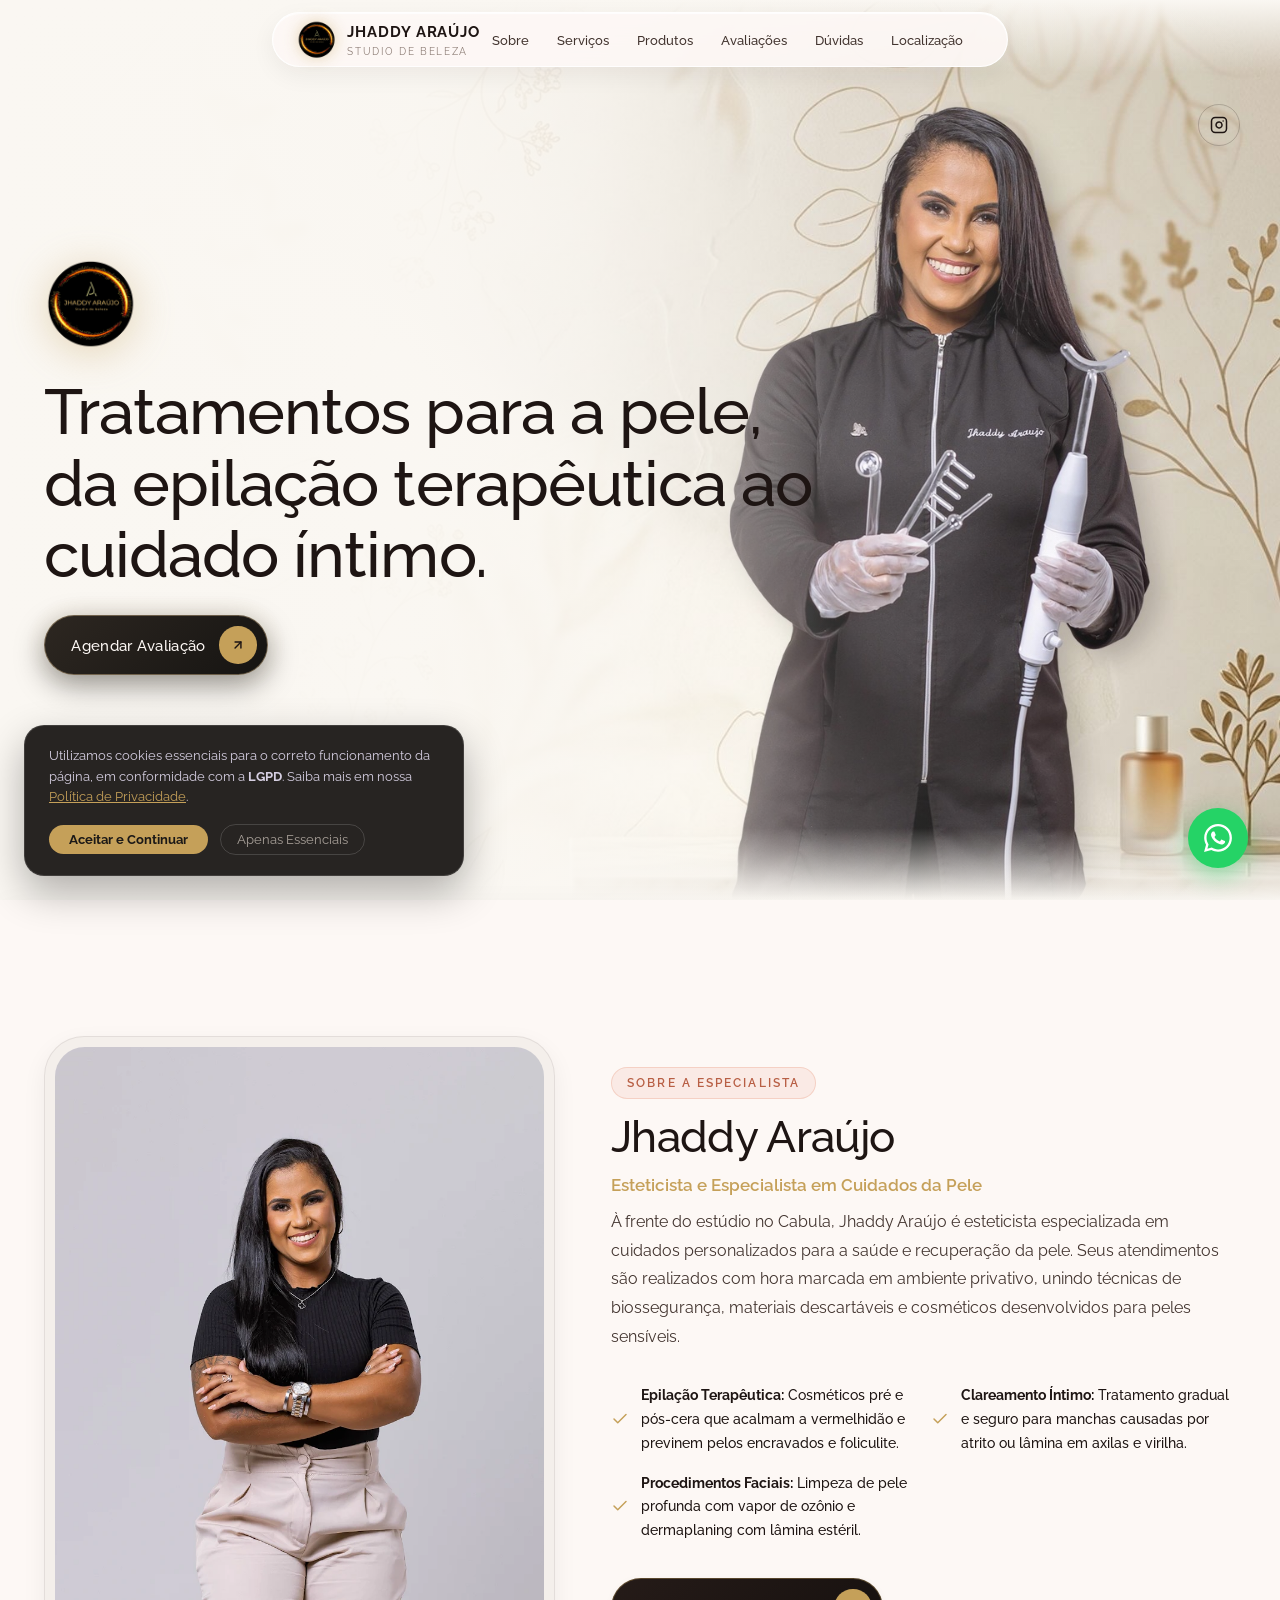
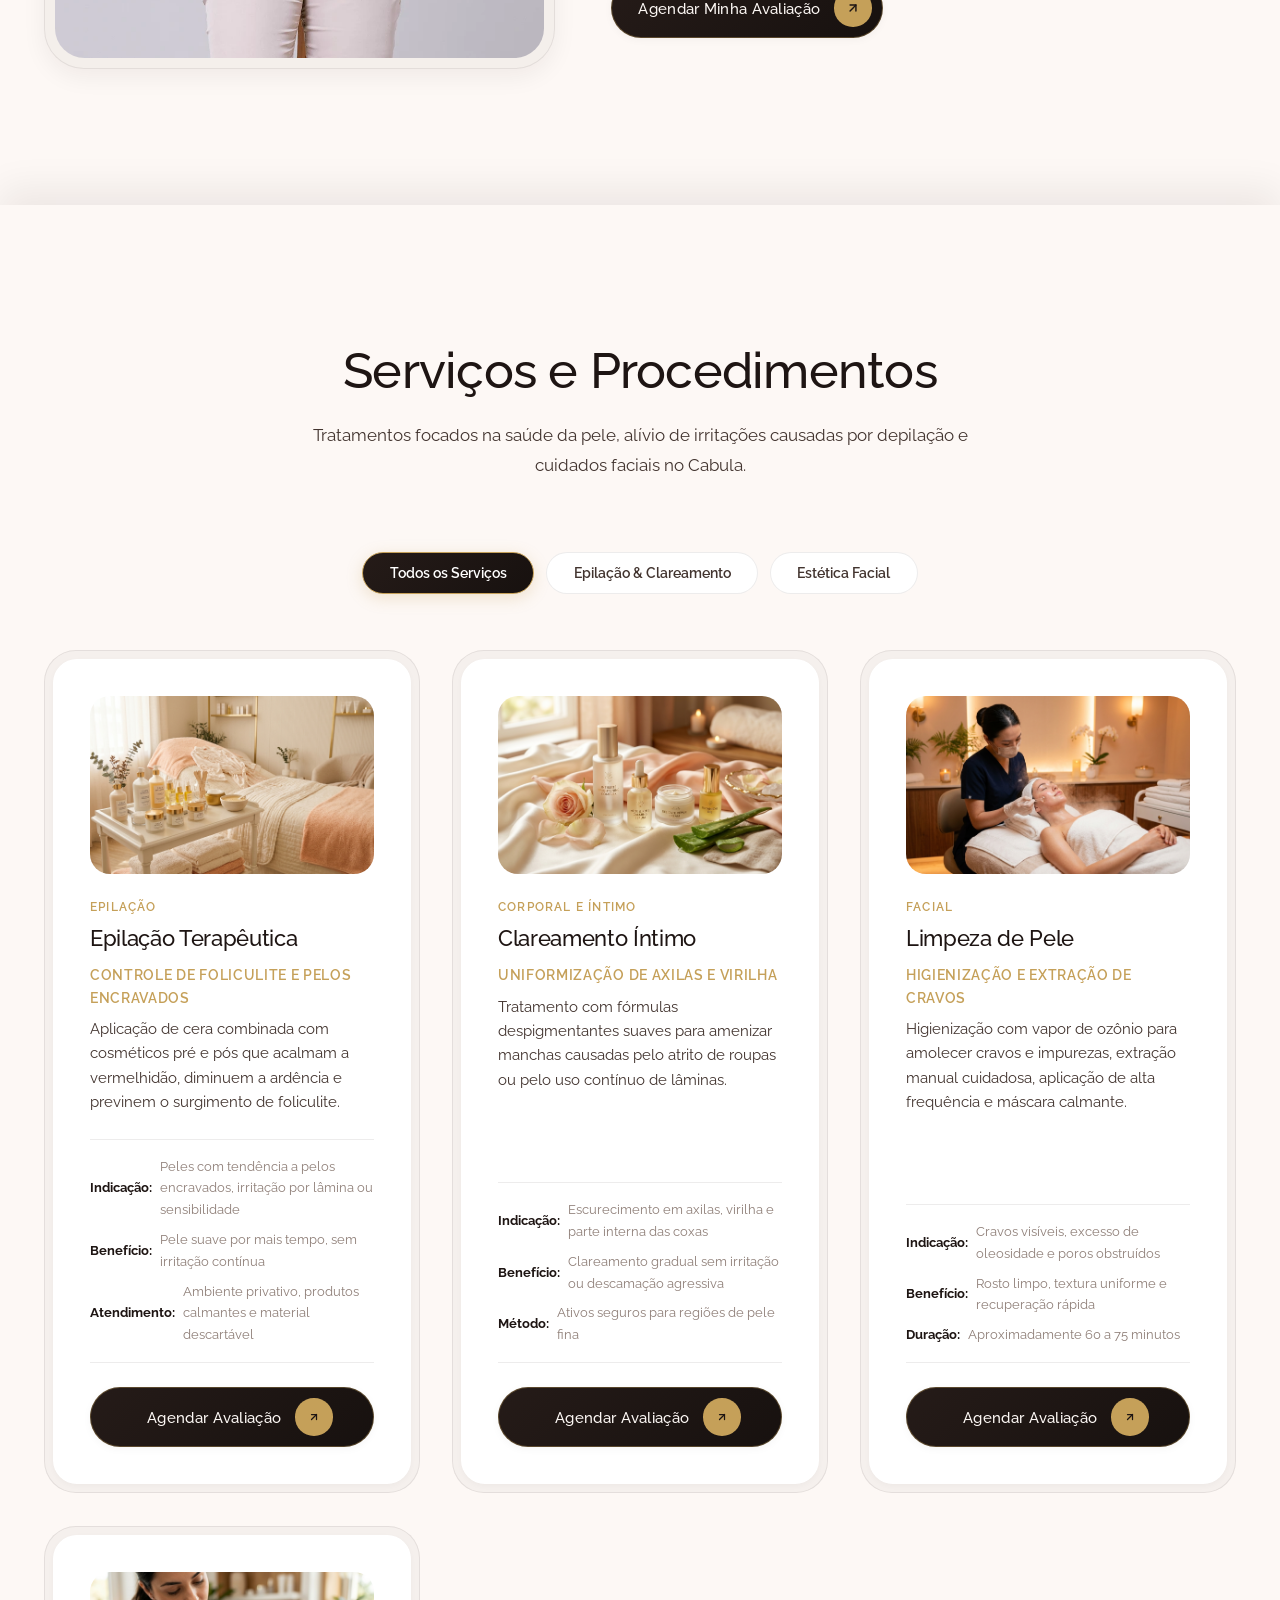
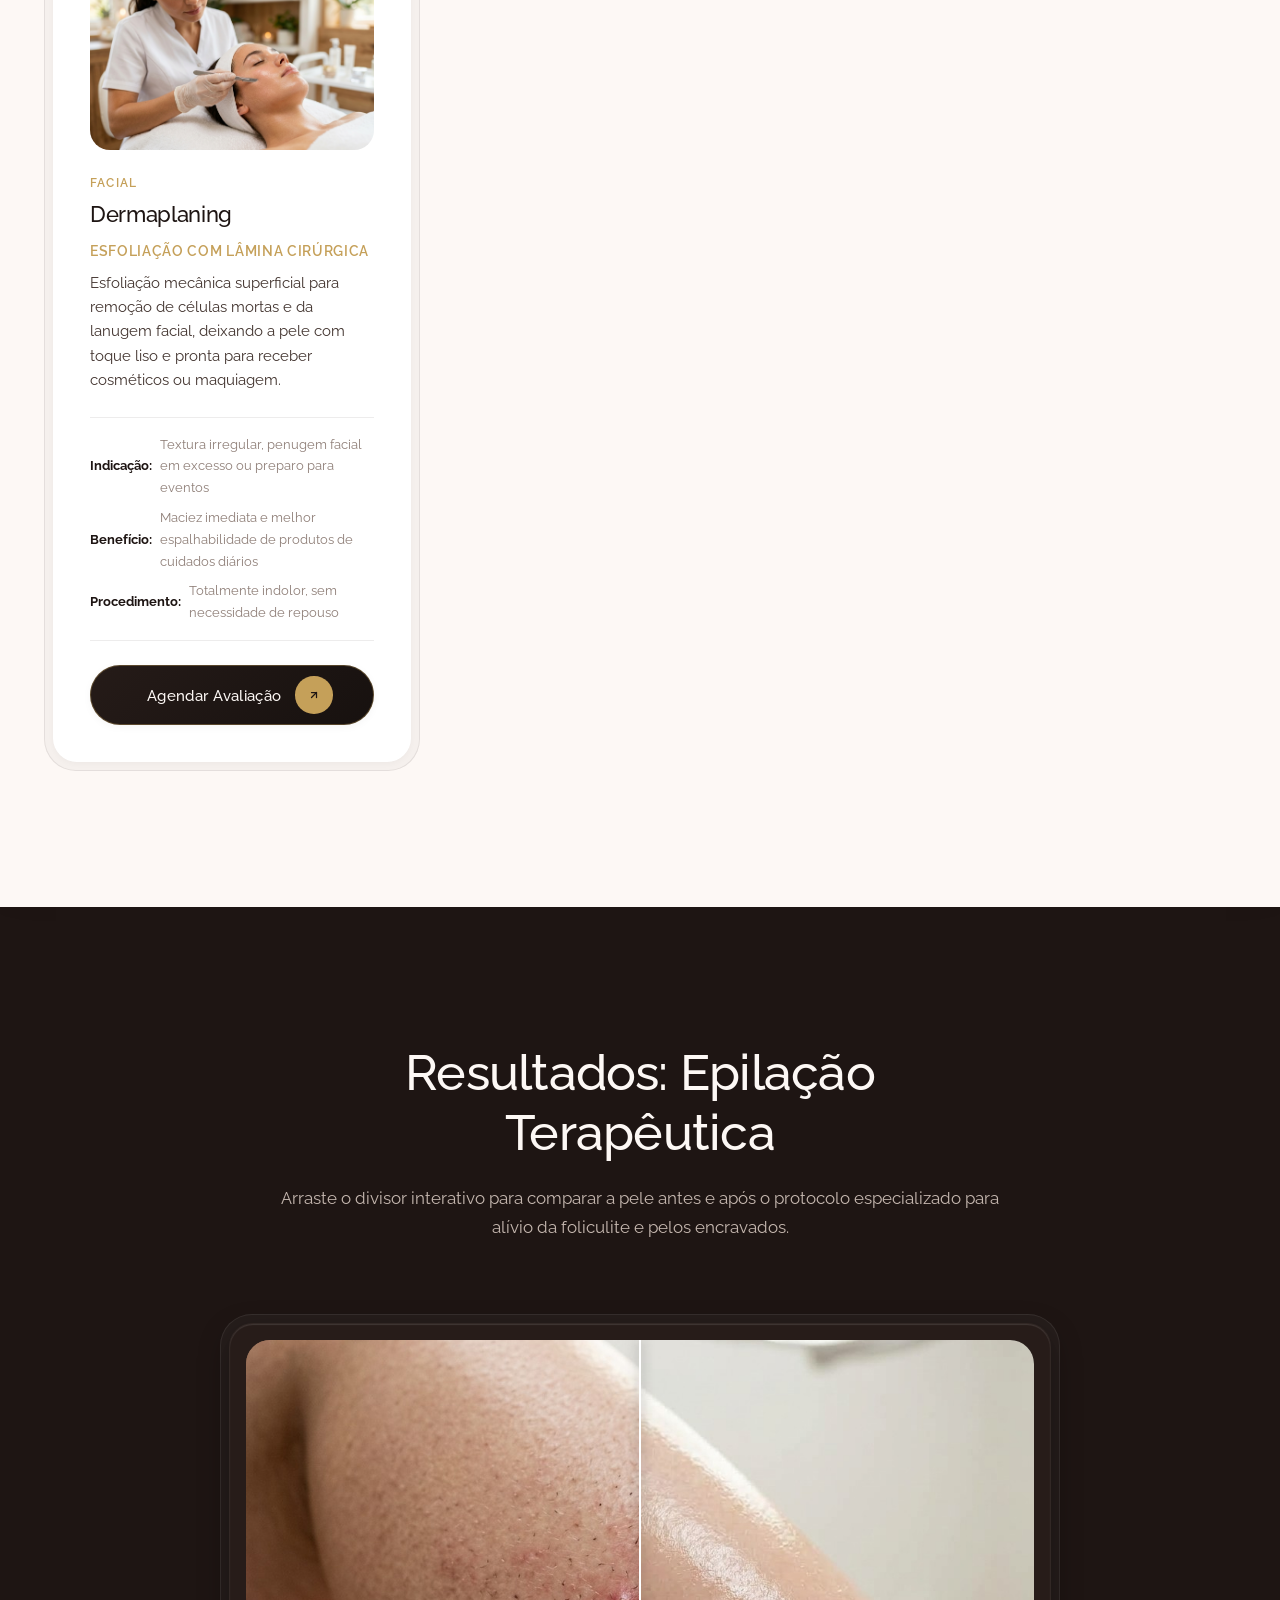
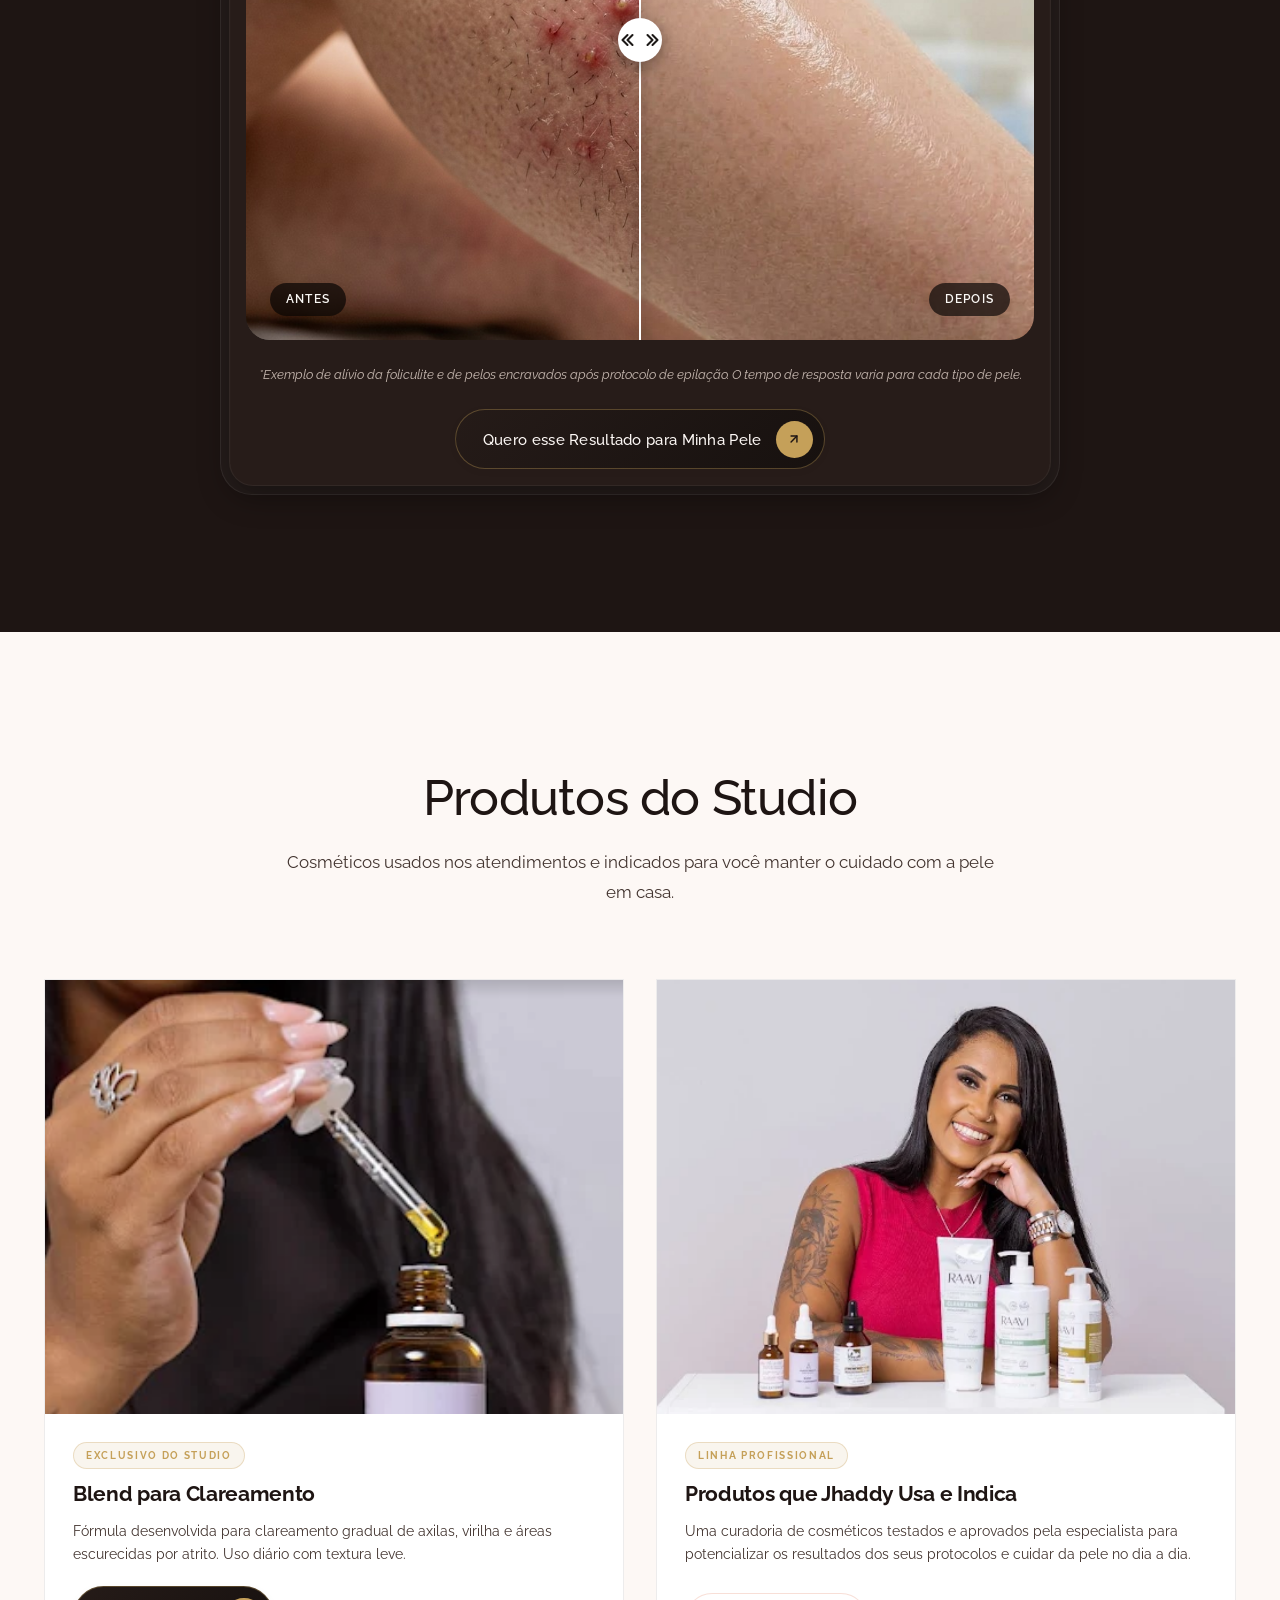
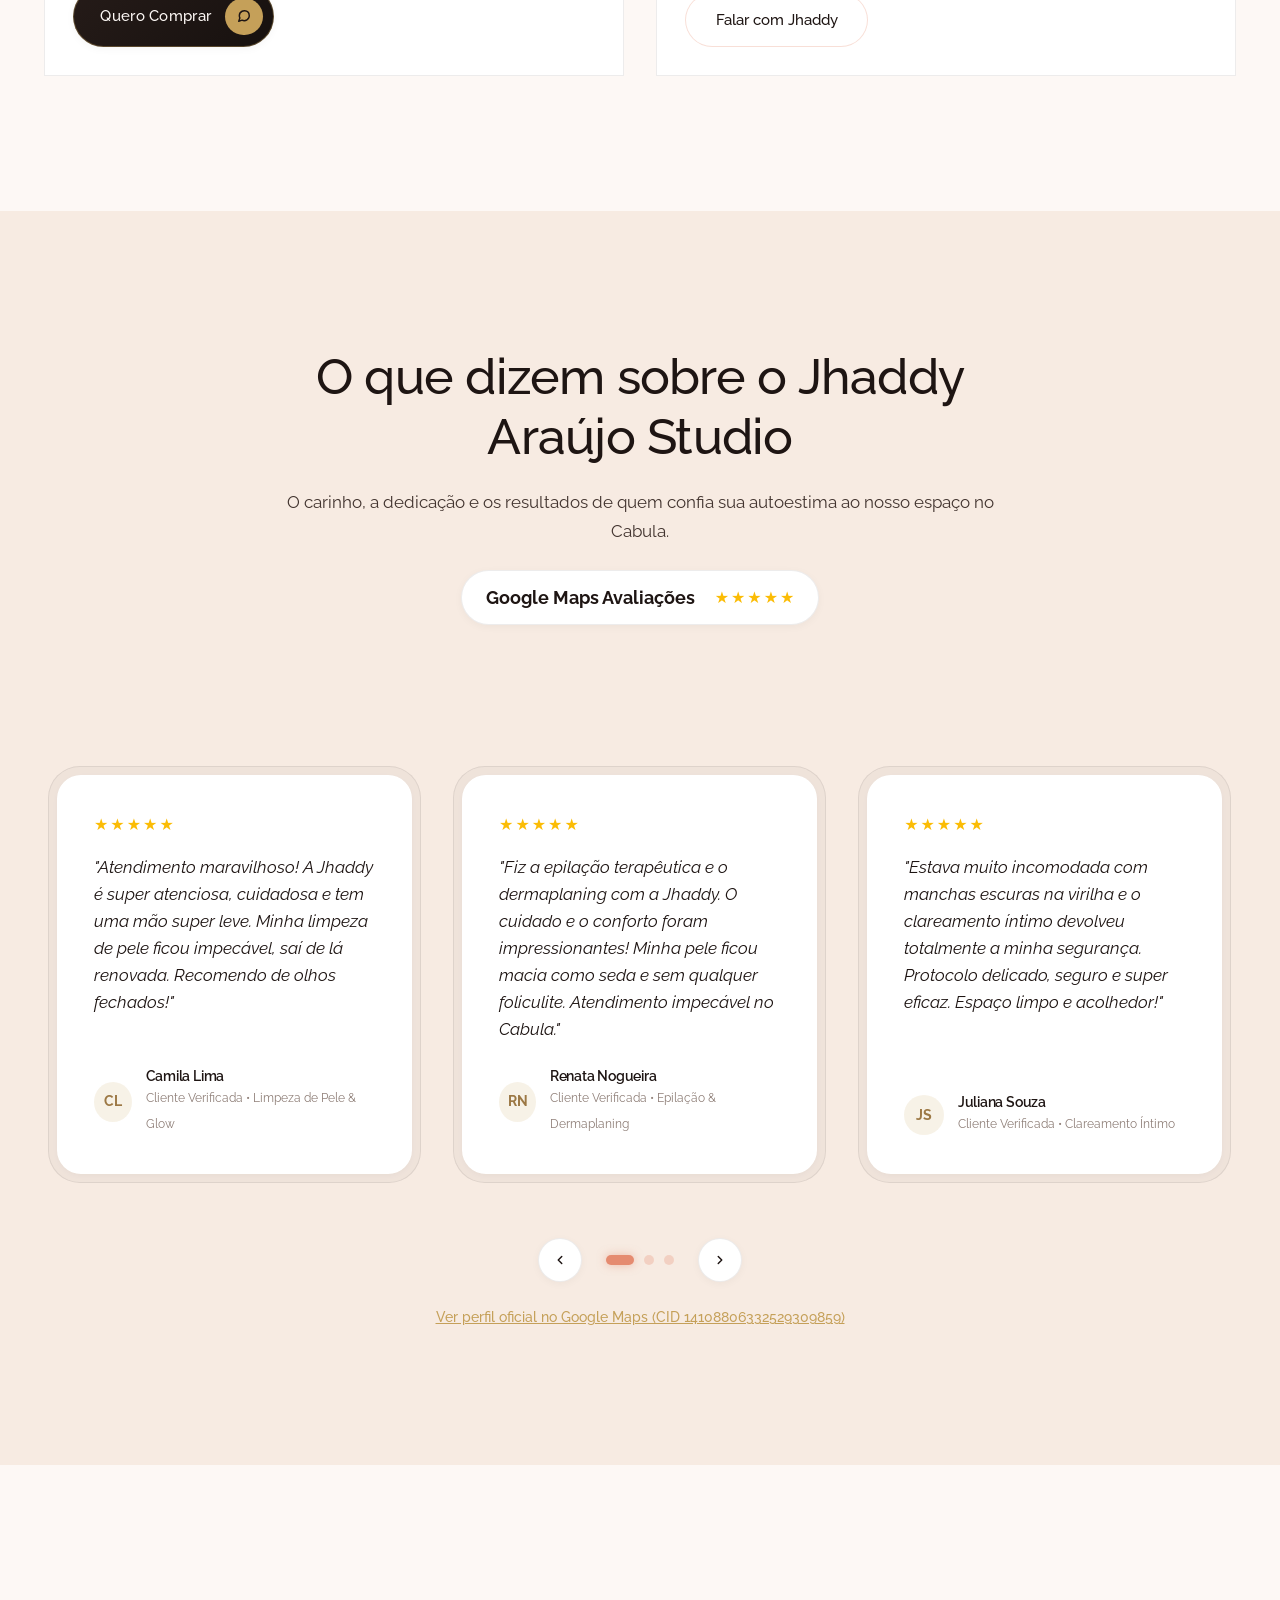
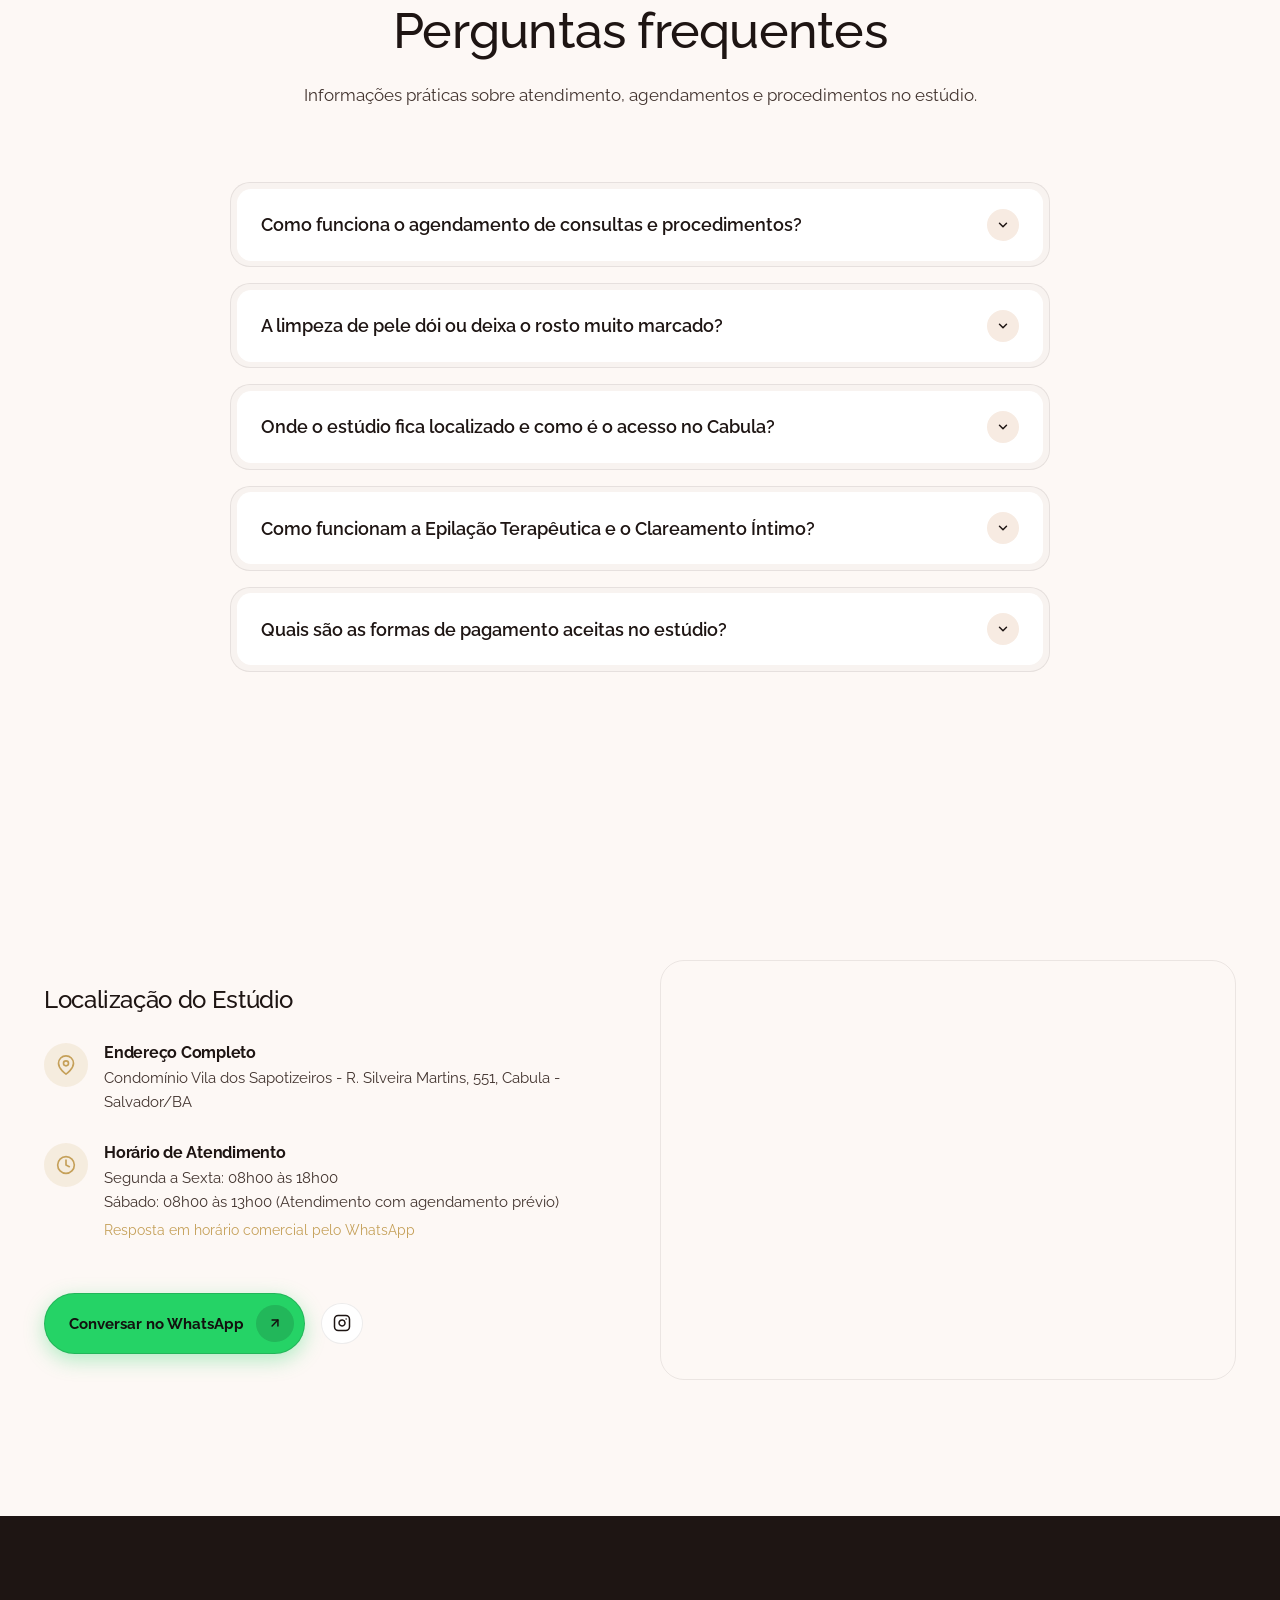
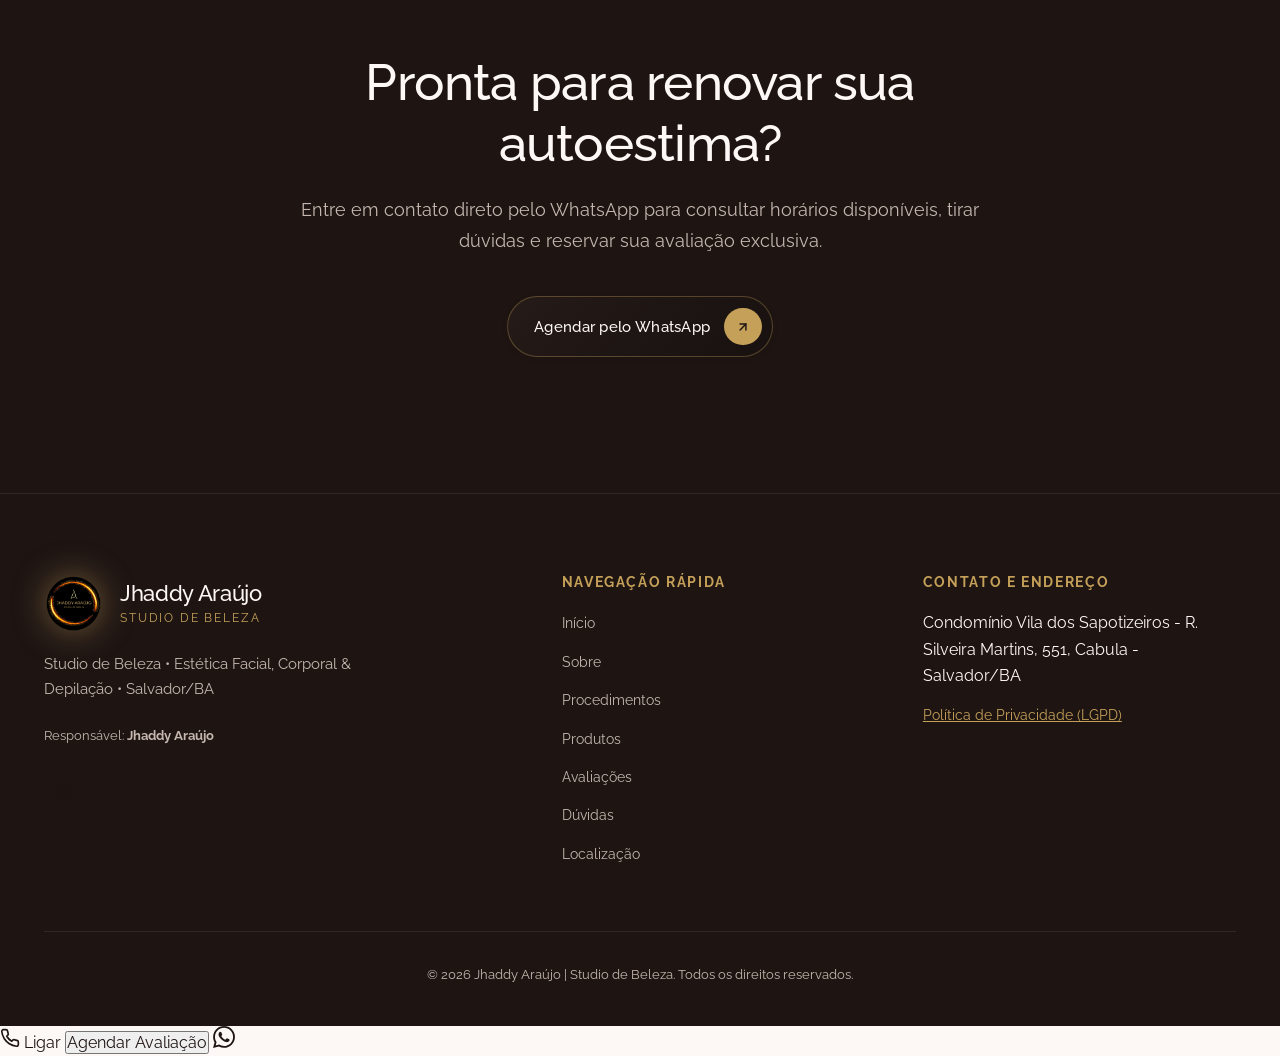
==== index.html @ 48da2b3c "feat: landing page Jhaddy Araujo Studio - Epilacao Terapeutica" ====
<!DOCTYPE html>
<html lang="pt-BR">

<head>
  <meta charset="UTF-8">
  <meta name="viewport" content="width=device-width, initial-scale=1.0, viewport-fit=cover">
  <title>Jhaddy Araújo Studio | Epilação Terapêutica, Clareamento Íntimo, Limpeza de Pele & Dermaplaning</title>

  <!-- Meta SEO Essencial -->
  <meta name="description"
    content="Jhaddy Araújo Studio no Condomínio Vila dos Sapotizeiros, Cabula em Salvador/BA. Especialista em Epilação Terapêutica, Clareamento Íntimo, Limpeza de Pele e Dermaplaning. Agende seu horário.">
  <meta name="keywords"
    content="Jhaddy Araújo Studio, epilação terapêutica salvador, clareamento íntimo cabula, limpeza de pele cabula, dermaplaning salvador, estética cabula">
  <link rel="canonical" href="https://jhaddyaraujostudio.com.br/">

  <!-- Open Graph / Redes Sociais -->
  <meta property="og:locale" content="pt_BR">
  <meta property="og:type" content="website">
  <meta property="og:title" content="Jhaddy Araújo Studio | Estética & Bem-Estar • Salvador/BA">
  <meta property="og:description"
    content="Realce sua beleza natural com protocolos exclusivos, atendimento acolhedor e técnicas modernas no Cabula, Salvador/BA.">
  <meta property="og:image" content="assets/images/og-image.jpg">
  <meta property="og:url" content="https://jhaddyaraujostudio.com.br/">
  <meta property="og:site_name" content="Jhaddy Araújo Studio">

  <!-- Twitter Cards -->
  <meta name="twitter:card" content="summary_large_image">
  <meta name="twitter:title" content="Jhaddy Araújo Studio | Estética & Bem-Estar">
  <meta name="twitter:description"
    content="Realce sua beleza natural no Cabula, Salvador/BA. Agendamento exclusivo pelo WhatsApp.">
  <meta name="twitter:image" content="assets/images/og-image.jpg">

  <!-- Favicon -->
  <link rel="icon" type="image/png" href="assets/images/favicon.png?v=2.0">

  <!-- Google Fonts - Raleway -->
  <link rel="preconnect" href="https://fonts.googleapis.com">
  <link rel="preconnect" href="https://fonts.gstatic.com" crossorigin>
  <link href="https://fonts.googleapis.com/css2?family=Raleway:ital,wght@0,300;0,400;0,500;0,600;0,700;0,800;1,400;1,600&display=swap" rel="stylesheet">

  <!-- Estilos do Projeto com Cache Buster -->
  <link rel="stylesheet" href="styles.css?v=10.0">
  <style>
    /* HERO MOBILE CINEMATOGRÁFICA MULTI-DEVICE (iOS + Android + Tablets) */
    @media (max-width: 991px) {
      .hero-section {
        min-height: 100vh !important;
        min-height: 100svh !important;
        min-height: 100dvh !important;
        display: flex !important;
        flex-direction: column !important;
        justify-content: flex-end !important;
        padding-top: calc(45px + env(safe-area-inset-top, 0px)) !important;
        padding-bottom: calc(105px + env(safe-area-inset-bottom, 0px)) !important;
        position: relative !important;
        background-color: #140E0C !important;
        background-image: url('assets/images/jhaddy-hero-1080x1920.jpg?v=3.0') !important;
        background-position: center top !important;
        background-size: cover !important;
        background-repeat: no-repeat !important;
        background-attachment: scroll !important; /* Previne bug de zoom do iOS Safari */
        overflow: hidden !important;
        -webkit-overflow-scrolling: touch !important;
      }

      .hero-section::before,
      .hero-section::after {
        content: none !important;
        display: none !important;
        background: none !important;
      }

      .hero-top-social,
      .hero-desktop-specialist-side {
        display: none !important;
      }

      /* Oculta moldura separada pois a imagem já ocupa o fundo inteiro */
      .hero-mobile-media {
        display: none !important;
      }

      .hero-section>.container {
        width: 100% !important;
        padding: 0 max(20px, env(safe-area-inset-left, 20px)) !important;
        padding-right: max(20px, env(safe-area-inset-right, 20px)) !important;
        margin-top: auto !important;
        z-index: 5 !important;
      }

      .hero-grid {
        display: flex !important;
        flex-direction: column !important;
        justify-content: flex-end !important;
        width: 100% !important;
        max-width: 100% !important;
        margin: 0 !important;
      }

      /* Bloco de Conteúdo: Ancorado do meio para baixo */
      .hero-copy {
        position: relative !important;
        z-index: 5 !important;
        text-align: left !important;
        width: 100% !important;
        max-width: 540px !important; /* Mantém leitura proporcional em iPads/Tablets */
        padding: 0 !important;
      }

      .hero-brand-header {
        display: none !important;
      }

      .hero-eyebrow {
        display: inline-block !important;
        font-size: 12px !important;
        font-weight: 700 !important;
        letter-spacing: 0.16em !important;
        text-transform: uppercase !important;
        color: #E2C493 !important;
        margin-bottom: 8px !important;
        text-shadow: 0 1px 8px rgba(0, 0, 0, 0.6) !important;
      }

      .hero-copy h1 {
        font-family: var(--font-serif) !important;
        font-size: clamp(26px, 6.2vw, 34px) !important;
        line-height: 1.16 !important;
        color: #FAF7F2 !important;
        margin-bottom: 18px !important;
        text-shadow: 0 2px 14px rgba(0, 0, 0, 0.65) !important;
      }

      .hero-copy h1 em {
        color: #E2C493 !important;
        font-style: italic !important;
        font-weight: 400 !important;
      }

      /* Oculta descrição no mobile e tablet para manter foco limpo e direto */
      .hero-description {
        display: none !important;
      }

      .hero-cta-group {
        width: 100% !important;
        display: flex !important;
        justify-content: flex-start !important;
      }

      .hero-cta-group .btn-primary {
        width: 100% !important;
        max-width: 100% !important;
        justify-content: space-between !important;
        padding: 14px 18px 14px 26px !important;
        font-size: 15px !important;
        background: linear-gradient(135deg, #C5A059 0%, #9C7844 100%) !important;
        color: #1A120F !important;
        font-weight: 700 !important;
        border: 1px solid rgba(255, 255, 255, 0.35) !important;
        box-shadow: 0 10px 28px rgba(0, 0, 0, 0.5), 0 0 20px rgba(197, 160, 89, 0.35) !important;
        -webkit-tap-highlight-color: transparent !important;
      }

      .hero-cta-group .btn-trailing-icon {
        background: #1A120F !important;
        color: #FAF7F2 !important;
      }
    }

    /* Celulares menores / telas curtas (ex: iPhone SE, Galaxy A, altura <= 720px) */
    @media (max-width: 480px) and (max-height: 720px) {
      .hero-section {
        padding-bottom: calc(80px + env(safe-area-inset-bottom, 0px)) !important;
      }

      .hero-copy h1 {
        font-size: clamp(22px, 6vw, 26px) !important;
        margin-bottom: 14px !important;
      }

      .hero-eyebrow {
        font-size: 11px !important;
        margin-bottom: 6px !important;
      }

      .hero-cta-group .btn-primary {
        padding: 12px 16px 12px 22px !important;
        font-size: 14px !important;
      }
    }

    /* Celulares padrão a grandes (iPhone 12 a 16 Pro Max, Galaxy S21-S24) */
    @media (max-width: 480px) {
      .hero-copy h1 {
        font-size: clamp(24px, 6.6vw, 30px) !important;
      }

      .hero-description {
        display: none !important;
      }
    }
  </style>

  <!-- Schema Markup JSON-LD (BeautySalon & LocalBusiness) -->
  <script type="application/ld+json">
  {
    "@context": "https://schema.org",
    "@type": ["BeautySalon", "LocalBusiness"],
    "name": "Jhaddy Araújo Studio",
    "image": "https://jhaddyaraujostudio.com.br/assets/images/specialist.jpg",
    "description": "Jhaddy Araújo Studio - Estética Facial, Corporal e Realce do Olhar no Cabula, Salvador/BA. Condomínio Vila dos Sapotizeiros, R. Silveira Martins, 551.",
    "priceRange": "$$",
    "hasMap": "https://maps.google.com/?cid=14108806332529309859",
    "address": {
      "@type": "PostalAddress",
      "streetAddress": "R. Silveira Martins, 551 - Condomínio Vila dos Sapotizeiros",
      "addressLocality": "Salvador",
      "addressRegion": "BA",
      "postalCode": "41150-000",
      "addressCountry": "BR"
    },
    "geo": {
      "@type": "GeoCoordinates",
      "latitude": -12.959744,
      "longitude": -38.456525
    },
    "openingHoursSpecification": [
      {
        "@type": "OpeningHoursSpecification",
        "dayOfWeek": ["Monday", "Tuesday", "Wednesday", "Thursday", "Friday"],
        "opens": "08:00",
        "closes": "18:00"
      },
      {
        "@type": "OpeningHoursSpecification",
        "dayOfWeek": ["Saturday"],
        "opens": "08:00",
        "closes": "13:00"
      }
    ]
  }
  </script>
</head>

<body>

  <!-- ========================================================================
       FLUID ISLAND NAVIGATION
       ======================================================================== -->
  <header class="nav-header">
    <div class="nav-island-container">
      <a href="#hero" class="nav-brand" aria-label="Jhaddy Araújo Studio - Início">
        <img src="assets/images/logo-icon.png?v=2.0" alt="Logo Jhaddy Araújo" width="38" height="38" class="brand-logo-img">
        <div class="brand-text">
          <span class="brand-name">JHADDY ARAÚJO</span>
          <span class="brand-tag">Studio de Beleza</span>
        </div>
      </a>

      <nav aria-label="Navegação Principal">
        <ul class="nav-menu-links">
          <li><a href="#especialista" class="nav-link">Sobre</a></li>
          <li><a href="#tratamentos" class="nav-link">Serviços</a></li>
          <li><a href="#produtos" class="nav-link">Produtos</a></li>
          <li><a href="#depoimentos" class="nav-link">Avaliações</a></li>
          <li><a href="#faq" class="nav-link">Dúvidas</a></li>
          <li><a href="#contato" class="nav-link">Localização</a></li>
        </ul>
      </nav>

      <div class="nav-actions">
        <button class="nav-hamburger" id="navHamburger" aria-label="Abrir Menu Mobile">
          <span></span>
          <span></span>
        </button>
      </div>
    </div>
  </header>

  <!-- Mobile Screen-Filling Overlay -->
  <div class="mobile-nav-overlay" id="mobileNavOverlay">
    <div style="text-align: center; margin-bottom: 2rem;">
      <img src="assets/images/logo-icon.png?v=2.0" alt="Jhaddy Araújo Studio de Beleza" width="76" height="76"
        style="border-radius: 50%; filter: drop-shadow(0 0 20px rgba(197, 160, 89, 0.65));">
      <div
        style="font-family: var(--font-serif); font-size: 1.25rem; font-weight: 700; color: #FAF7F2; margin-top: 0.5rem; letter-spacing: 0.05em;">
        JHADDY ARAÚJO</div>
      <div style="font-size: 0.72rem; letter-spacing: 0.16em; text-transform: uppercase; color: var(--color-gold);">
        Studio de Beleza</div>
    </div>
    <ul class="mobile-nav-list">
      <li><a href="#especialista" class="mobile-nav-link">Sobre o Estúdio</a></li>
      <li><a href="#tratamentos" class="mobile-nav-link">Procedimentos</a></li>
      <li><a href="#produtos" class="mobile-nav-link">Produtos</a></li>
      <li><a href="#depoimentos" class="mobile-nav-link">Avaliações de Clientes</a></li>
      <li><a href="#faq" class="mobile-nav-link">Dúvidas Frequentes</a></li>
      <li><a href="#contato" class="mobile-nav-link">Localização &amp; Contato</a></li>
    </ul>

    <div class="social-links-row" style="margin-top: 2rem;">
      <a href="https://www.instagram.com/jhaddy_araujostudioo/" class="social-icon-btn" data-social="instagram"
        aria-label="Instagram do estúdio" target="_blank" rel="noopener noreferrer">
        <svg width="18" height="18" viewBox="0 0 24 24" fill="none" stroke="currentColor" stroke-width="2"
          stroke-linecap="round" stroke-linejoin="round">
          <rect x="2" y="2" width="20" height="20" rx="5" ry="5"></rect>
          <path d="M16 11.37A4 4 0 1 1 12.63 8 4 4 0 0 1 16 11.37z"></path>
          <line x1="17.5" y1="6.5" x2="17.51" y2="6.5"></line>
        </svg>
      </a>
      <a href="https://wa.me/5571987870244" class="social-icon-btn" data-action="open-whatsapp"
        aria-label="WhatsApp do estúdio" target="_blank" rel="noopener noreferrer">
        <svg width="18" height="18" viewBox="0 0 24 24" fill="none" stroke="currentColor" stroke-width="2"
          stroke-linecap="round" stroke-linejoin="round">
          <path
            d="M21 11.5a8.38 8.38 0 0 1-.9 3.8 8.5 8.5 0 0 1-7.6 4.7 8.38 8.38 0 0 1-3.8-.9L3 21l1.9-5.7a8.38 8.38 0 0 1-.9-3.8 8.5 8.5 0 0 1 4.7-7.6 8.38 8.38 0 0 1 3.8-.9h.5a8.48 8.48 0 0 1 8 8v.5z">
          </path>
        </svg>
      </a>
    </div>
  </div>

  <main>
    <!-- ======================================================================
         HERO SECTION (EDITORIAL SPLIT & HIGH CONVERSION)
         ====================================================================== -->
    <section class="hero-section" id="hero">
      <div class="hero-top-social reveal-on-scroll">
        <a href="https://www.instagram.com/jhaddy_araujostudioo/" class="social-icon-btn" data-social="instagram"
          aria-label="Instagram Jhaddy Araújo Studio" target="_blank" rel="noopener noreferrer">
          <svg width="18" height="18" viewBox="0 0 24 24" fill="none" stroke="currentColor" stroke-width="2"
            stroke-linecap="round" stroke-linejoin="round">
            <rect x="2" y="2" width="20" height="20" rx="5" ry="5"></rect>
            <path d="M16 11.37A4 4 0 1 1 12.63 8 4 4 0 0 1 16 11.37z"></path>
            <line x1="17.5" y1="6.5" x2="17.51" y2="6.5"></line>
          </svg>
        </a>
      </div>

      <div class="container">
        <div class="hero-grid">

          <!-- Imagem Visível da Especialista no Topo (Mobile: Sangrada ponta a ponta) -->
          <div class="hero-mobile-media reveal-on-scroll">
            <div class="hero-mobile-image-frame">
              <img src="assets/images/jhaddy-hero-1080x1920.jpg" alt="Jhaddy Araújo - Estética e Epilação em Salvador"
                width="1080" height="1920" class="hero-mobile-photo" loading="eager" fetchpriority="high">
              <div class="hero-mobile-overlay-fade"></div>
              <div class="hero-mobile-badge">
                <span class="hero-badge-name">Jhaddy Araújo</span>
                <span class="hero-badge-crbm">Especialista em Epilação &amp; Estética</span>
              </div>
            </div>
          </div>

          <div class="hero-copy reveal-on-scroll">
            <!-- Logo Oficial da Marca (Desktop) -->
            <div class="hero-brand-header">
              <img src="assets/images/logo-icon.png?v=2.0" alt="Jhaddy Araújo - Studio de Beleza"
                class="hero-brand-logo-full" style="max-height: 95px; width: auto; border-radius: 50%; filter: drop-shadow(0 6px 20px rgba(197, 160, 89, 0.4));">
            </div>

            <h1>Tratamentos para a pele, da epilação terapêutica ao cuidado íntimo.</h1>

            <div class="hero-cta-group">
              <button class="btn-primary" data-action="open-modal-booking">
                <span>Agendar Avaliação</span>
                <span class="btn-trailing-icon">
                  <svg width="14" height="14" viewBox="0 0 24 24" fill="none" stroke="currentColor" stroke-width="2.5"
                    stroke-linecap="round" stroke-linejoin="round">
                    <line x1="7" y1="17" x2="17" y2="7"></line>
                    <polyline points="7 7 17 7 17 17"></polyline>
                  </svg>
                </span>
              </button>
            </div>
          </div>

        </div>
      </div>
    </section>

    <!-- ======================================================================
         ESPECIALISTA / AUTORIDADE TÉCNICA (SEGUNDA SEÇÃO)
         ====================================================================== -->
    <section class="section-spacing" id="especialista">
      <div class="container">
        <div class="specialist-grid">

          <div class="specialist-media reveal-on-scroll">
            <div class="specialist-image-outer">
              <div class="specialist-image-inner">
                <img src="assets/images/jhaddy-araujo.png"
                  alt="Jhaddy Araújo - Esteticista Especialista em Estética Facial, Corporal e Olhar" width="900"
                  height="1100" loading="lazy"
                  style="width: 100%; height: 100%; object-fit: cover; object-position: top center;">
              </div>
            </div>
          </div>

          <div class="specialist-content reveal-on-scroll">

            <span class="eyebrow-badge" style="margin-bottom: 0.75rem;">Sobre a Especialista</span>
            <h2 class="specialist-name" data-config="specialistName">Jhaddy Araújo</h2>
            <div class="specialist-title" data-config="specialistTitle">Esteticista e Especialista em Cuidados da Pele</div>

            <p class="specialist-bio" data-config="specialistBio">
              À frente do estúdio no Cabula, Jhaddy Araújo é esteticista especializada em cuidados personalizados para a saúde e recuperação da pele. Seus atendimentos são realizados com hora marcada em ambiente privativo, unindo técnicas de biossegurança, materiais descartáveis e cosméticos desenvolvidos para peles sensíveis.
            </p>

            <ul class="credentials-list">
              <li class="credential-item">
                <svg width="18" height="18" viewBox="0 0 24 24" fill="none" stroke="currentColor" stroke-width="2"
                  stroke-linecap="round" stroke-linejoin="round">
                  <polyline points="20 6 9 17 4 12"></polyline>
                </svg>
                <span><strong>Epilação Terapêutica:</strong> Cosméticos pré e pós-cera que acalmam a vermelhidão e previnem pelos encravados e foliculite.</span>
              </li>
              <li class="credential-item">
                <svg width="18" height="18" viewBox="0 0 24 24" fill="none" stroke="currentColor" stroke-width="2"
                  stroke-linecap="round" stroke-linejoin="round">
                  <polyline points="20 6 9 17 4 12"></polyline>
                </svg>
                <span><strong>Clareamento Íntimo:</strong> Tratamento gradual e seguro para manchas causadas por atrito ou lâmina em axilas e virilha.</span>
              </li>
              <li class="credential-item">
                <svg width="18" height="18" viewBox="0 0 24 24" fill="none" stroke="currentColor" stroke-width="2"
                  stroke-linecap="round" stroke-linejoin="round">
                  <polyline points="20 6 9 17 4 12"></polyline>
                </svg>
                <span><strong>Procedimentos Faciais:</strong> Limpeza de pele profunda com vapor de ozônio e dermaplaning com lâmina estéril.</span>
              </li>
            </ul>

            <button class="btn-primary" data-action="open-modal-booking">
              <span>Agendar Minha Avaliação</span>
              <span class="btn-trailing-icon">
                <svg width="14" height="14" viewBox="0 0 24 24" fill="none" stroke="currentColor" stroke-width="2.5"
                  stroke-linecap="round" stroke-linejoin="round">
                  <line x1="7" y1="17" x2="17" y2="7"></line>
                  <polyline points="7 7 17 7 17 17"></polyline>
                </svg>
              </span>
            </button>
          </div>

        </div>
      </div>
    </section>


    <!-- ======================================================================
         SERVIÇOS E PROTOCOLOS (TERCEIRA SEÇÃO)
         ====================================================================== -->
    <section class="section-spacing" id="tratamentos">
      <div class="container">
        <div class="section-header reveal-on-scroll">
          <h2>Serviços e Procedimentos</h2>
          <p>Tratamentos focados na saúde da pele, alívio de irritações causadas por depilação e cuidados faciais no Cabula.</p>
        </div>

        <!-- Abas de Navegação -->
        <div class="treatments-tabs reveal-on-scroll">
          <button class="tab-btn is-active" data-category="all">Todos os Serviços</button>
          <button class="tab-btn" data-category="epilacao">Epilação & Clareamento</button>
          <button class="tab-btn" data-category="facial">Estética Facial</button>
        </div>

        <!-- Grid de Cards de Tratamentos (Apenas os 4 Principais Serviços Oficiais) -->
        <div class="treatments-grid">

          <!-- Card 1: Epilação Terapêutica -->
          <div class="bezel-card-outer treatment-card reveal-on-scroll" data-category="epilacao">
            <div class="bezel-card-inner">
              <div class="treatment-card-media">
                <img src="assets/images/epilacao-terapeutica.jpg"
                  alt="Epilação Terapêutica com cuidado e conforto para a pele no Cabula" width="600" height="375"
                  loading="lazy">
              </div>
              <span class="treatment-tag">Epilação</span>
              <h3 class="treatment-title">Epilação Terapêutica</h3>
              <div
                style="color: var(--color-gold); font-size: 0.85rem; font-weight: 600; text-transform: uppercase; letter-spacing: 0.05em; margin-bottom: 0.5rem;">
                Controle de Foliculite e Pelos Encravados</div>
              <p class="treatment-description">
                Aplicação de cera combinada com cosméticos pré e pós que acalmam a vermelhidão, diminuem a ardência e previnem o surgimento de foliculite.
              </p>
              <div class="treatment-specs">
                <span><strong>Indicação:</strong> Peles com tendência a pelos encravados, irritação por lâmina ou sensibilidade</span>
                <span><strong>Benefício:</strong> Pele suave por mais tempo, sem irritação contínua</span>
                <span><strong>Atendimento:</strong> Ambiente privativo, produtos calmantes e material descartável</span>
              </div>
              <button class="btn-primary" data-action="open-modal-booking">
                <span>Agendar Avaliação</span>
                <span class="btn-trailing-icon">
                  <svg width="12" height="12" viewBox="0 0 24 24" fill="none" stroke="currentColor" stroke-width="2.5"
                    stroke-linecap="round" stroke-linejoin="round">
                    <line x1="7" y1="17" x2="17" y2="7"></line>
                    <polyline points="7 7 17 7 17 17"></polyline>
                  </svg>
                </span>
              </button>
            </div>
          </div>

          <!-- Card 2: Clareamento Íntimo -->
          <div class="bezel-card-outer treatment-card reveal-on-scroll" data-category="epilacao">
            <div class="bezel-card-inner">
              <div class="treatment-card-media">
                <img src="assets/images/clareamento-intimo.jpg"
                  alt="Clareamento Íntimo para axilas e virilha com segurança dermatológica" width="600" height="375"
                  loading="lazy">
              </div>
              <span class="treatment-tag">Corporal e Íntimo</span>
              <h3 class="treatment-title">Clareamento Íntimo</h3>
              <div
                style="color: var(--color-gold); font-size: 0.85rem; font-weight: 600; text-transform: uppercase; letter-spacing: 0.05em; margin-bottom: 0.5rem;">
                Uniformização de Axilas e Virilha</div>
              <p class="treatment-description">
                Tratamento com fórmulas despigmentantes suaves para amenizar manchas causadas pelo atrito de roupas ou pelo uso contínuo de lâminas.
              </p>
              <div class="treatment-specs">
                <span><strong>Indicação:</strong> Escurecimento em axilas, virilha e parte interna das coxas</span>
                <span><strong>Benefício:</strong> Clareamento gradual sem irritação ou descamação agressiva</span>
                <span><strong>Método:</strong> Ativos seguros para regiões de pele fina</span>
              </div>
              <button class="btn-primary" data-action="open-modal-booking">
                <span>Agendar Avaliação</span>
                <span class="btn-trailing-icon">
                  <svg width="12" height="12" viewBox="0 0 24 24" fill="none" stroke="currentColor" stroke-width="2.5"
                    stroke-linecap="round" stroke-linejoin="round">
                    <line x1="7" y1="17" x2="17" y2="7"></line>
                    <polyline points="7 7 17 7 17 17"></polyline>
                  </svg>
                </span>
              </button>
            </div>
          </div>

          <!-- Card 3: Limpeza de Pele -->
          <div class="bezel-card-outer treatment-card reveal-on-scroll" data-category="facial">
            <div class="bezel-card-inner">
              <div class="treatment-card-media">
                <img src="assets/images/limpeza-de-pele.jpg"
                  alt="Limpeza de pele profunda profissional com vapor de ozônio e máscara" width="600" height="375"
                  loading="lazy">
              </div>
              <span class="treatment-tag">Facial</span>
              <h3 class="treatment-title">Limpeza de Pele</h3>
              <div
                style="color: var(--color-gold); font-size: 0.85rem; font-weight: 600; text-transform: uppercase; letter-spacing: 0.05em; margin-bottom: 0.5rem;">
                Higienização e Extração de Cravos</div>
              <p class="treatment-description">
                Higienização com vapor de ozônio para amolecer cravos e impurezas, extração manual cuidadosa, aplicação de alta frequência e máscara calmante.
              </p>
              <div class="treatment-specs">
                <span><strong>Indicação:</strong> Cravos visíveis, excesso de oleosidade e poros obstruídos</span>
                <span><strong>Benefício:</strong> Rosto limpo, textura uniforme e recuperação rápida</span>
                <span><strong>Duração:</strong> Aproximadamente 60 a 75 minutos</span>
              </div>
              <button class="btn-primary" data-action="open-modal-booking">
                <span>Agendar Avaliação</span>
                <span class="btn-trailing-icon">
                  <svg width="12" height="12" viewBox="0 0 24 24" fill="none" stroke="currentColor" stroke-width="2.5"
                    stroke-linecap="round" stroke-linejoin="round">
                    <line x1="7" y1="17" x2="17" y2="7"></line>
                    <polyline points="7 7 17 7 17 17"></polyline>
                  </svg>
                </span>
              </button>
            </div>
          </div>

          <!-- Card 4: Dermaplaning -->
          <div class="bezel-card-outer treatment-card reveal-on-scroll" data-category="facial">
            <div class="bezel-card-inner">
              <div class="treatment-card-media">
                <img src="assets/images/dermaplaning.jpg"
                  alt="Dermaplaning facial para remoção de lanugem e maciez imediata" width="600" height="375"
                  loading="lazy">
              </div>
              <span class="treatment-tag">Facial</span>
              <h3 class="treatment-title">Dermaplaning</h3>
              <div
                style="color: var(--color-gold); font-size: 0.85rem; font-weight: 600; text-transform: uppercase; letter-spacing: 0.05em; margin-bottom: 0.5rem;">
                Esfoliação com Lâmina Cirúrgica</div>
              <p class="treatment-description">
                Esfoliação mecânica superficial para remoção de células mortas e da lanugem facial, deixando a pele com toque liso e pronta para receber cosméticos ou maquiagem.
              </p>
              <div class="treatment-specs">
                <span><strong>Indicação:</strong> Textura irregular, penugem facial em excesso ou preparo para eventos</span>
                <span><strong>Benefício:</strong> Maciez imediata e melhor espalhabilidade de produtos de cuidados diários</span>
                <span><strong>Procedimento:</strong> Totalmente indolor, sem necessidade de repouso</span>
              </div>
              <button class="btn-primary" data-action="open-modal-booking">
                <span>Agendar Avaliação</span>
                <span class="btn-trailing-icon">
                  <svg width="12" height="12" viewBox="0 0 24 24" fill="none" stroke="currentColor" stroke-width="2.5"
                    stroke-linecap="round" stroke-linejoin="round">
                    <line x1="7" y1="17" x2="17" y2="7"></line>
                    <polyline points="7 7 17 7 17 17"></polyline>
                  </svg>
                </span>
              </button>
            </div>
          </div>

        </div>
      </div>
    </section>

    <!-- ======================================================================
         SLIDER INTERATIVO ANTES & DEPOIS
         ====================================================================== -->
    <section class="section-spacing comparison-section" id="resultados">
      <div class="container">
        <div class="section-header comparison-header reveal-on-scroll">
          <h2>Resultados: Epilação Terapêutica</h2>
          <p>Arraste o divisor interativo para comparar a pele antes e após o protocolo especializado para alívio da foliculite e pelos encravados.</p>
        </div>

        <div class="comparison-card-wrapper reveal-on-scroll">
          <div class="bezel-dark-outer">
            <div class="bezel-dark-inner" style="padding: 1rem;">

              <div class="comparison-slider-container" id="comparisonContainer">
                <!-- Imagem DEPOIS (Base fixa) -->
                <img src="assets/images/epilacao-after.jpg"
                  id="comparisonImgAfter"
                  alt="Pele lisa, acetinada e livre de foliculite após Epilação Terapêutica"
                  class="comparison-image image-after">

                <!-- Imagem ANTES (Revelada por recorte) -->
                <div class="comparison-overlay-clip" id="comparisonOverlayClip">
                  <img src="assets/images/epilacao-before.jpg"
                    id="comparisonImgBefore"
                    alt="Pele com pelos encravados, foliculite e irritação antes da Epilação Terapêutica"
                    class="comparison-image image-before">
                </div>

                <!-- Divisor e Alça de Arrasto -->
                <div class="comparison-divider-line" id="comparisonDividerLine"></div>
                <div class="comparison-handle" id="comparisonHandle" aria-label="Alça do comparador antes e depois">
                  <svg width="20" height="20" viewBox="0 0 24 24" fill="none" stroke="currentColor" stroke-width="2.5"
                    stroke-linecap="round" stroke-linejoin="round">
                    <polyline points="15 18 9 12 15 6"></polyline>
                    <polyline points="9 18 3 12 9 6"></polyline>
                  </svg>
                  <svg width="20" height="20" viewBox="0 0 24 24" fill="none" stroke="currentColor" stroke-width="2.5"
                    stroke-linecap="round" stroke-linejoin="round">
                    <polyline points="9 18 15 12 9 6"></polyline>
                    <polyline points="15 18 21 12 15 6"></polyline>
                  </svg>
                </div>

                <!-- Selos de Antes e Depois -->
                <span class="comparison-badge badge-before">Antes</span>
                <span class="comparison-badge badge-after">Depois</span>
              </div>

              <p class="comparison-note" id="comparisonNote">
                *Exemplo de alívio da foliculite e de pelos encravados após protocolo de epilação. O tempo de resposta varia para cada tipo de pele.
              </p>

              <div style="display: flex; justify-content: center; margin-top: 1.5rem;">
                <button class="btn-primary" data-action="open-modal-booking">
                  <span>Quero esse Resultado para Minha Pele</span>
                  <span class="btn-trailing-icon">
                    <svg width="14" height="14" viewBox="0 0 24 24" fill="none" stroke="currentColor" stroke-width="2.5"
                      stroke-linecap="round" stroke-linejoin="round">
                      <line x1="7" y1="17" x2="17" y2="7"></line>
                      <polyline points="7 7 17 7 17 17"></polyline>
                    </svg>
                  </span>
                </button>
              </div>
            </div>
          </div>
        </div>

      </div>
    </section>

    <!-- ======================================================================
         PRODUTOS / LOJA (JHADDY ARAÚJO STUDIO)
         ====================================================================== -->
    <section class="section-spacing produtos-section" id="produtos">
      <div class="container">

        <div class="section-header reveal-on-scroll">
          <h2>Produtos do Studio</h2>
          <p>Cosméticos usados nos atendimentos e indicados para você manter o cuidado com a pele em casa.</p>
        </div>

        <div class="produtos-grid reveal-on-scroll">

          <!-- Produto Destaque -->
          <div class="produto-destaque-card">
            <div class="produto-destaque-img-wrap">
              <img src="assets/images/produto-blend-clareamento.png" alt="Blend para Clareamento Jhaddy Araújo Studio"
                loading="lazy">
            </div>
            <div class="produto-destaque-info">
              <span class="produto-tag">Exclusivo do Studio</span>
              <h3>Blend para Clareamento</h3>
              <p>Fórmula desenvolvida para clareamento gradual de axilas, virilha e áreas escurecidas por atrito. Uso diário com textura leve.</p>
              <a href="https://wa.me/557198787024?text=Olá%2C+Jhaddy%21+Gostaria+de+comprar+o+Blend+para+Clareamento.+Pode+me+passar+mais+informações%3F"
                class="btn-primary" target="_blank" rel="noopener noreferrer">
                <span>Quero Comprar</span>
                <span class="btn-trailing-icon">
                  <svg width="14" height="14" viewBox="0 0 24 24" fill="none" stroke="currentColor" stroke-width="2.5"
                    stroke-linecap="round" stroke-linejoin="round">
                    <path
                      d="M21 11.5a8.38 8.38 0 0 1-.9 3.8 8.5 8.5 0 0 1-7.6 4.7 8.38 8.38 0 0 1-3.8-.9L3 21l1.9-5.7a8.38 8.38 0 0 1-.9-3.8 8.5 8.5 0 0 1 4.7-7.6 8.38 8.38 0 0 1 3.8-.9h.5a8.48 8.48 0 0 1 8 8v.5z">
                    </path>
                  </svg>
                </span>
              </a>
            </div>
          </div>

          <!-- Linha de Produtos -->
          <div class="produto-linha-card">
            <div class="produto-linha-img-wrap">
              <img src="assets/images/jhaddy-produtos.png" alt="Linha de produtos recomendados por Jhaddy Araújo"
                loading="lazy">
            </div>
            <div class="produto-linha-info">
              <span class="produto-tag">Linha Profissional</span>
              <h3>Produtos que Jhaddy Usa e Indica</h3>
              <p>Uma curadoria de cosméticos testados e aprovados pela especialista para potencializar os resultados dos
                seus protocolos e cuidar da pele no dia a dia.</p>
              <a href="https://wa.me/557198787024?text=Olá%2C+Jhaddy%21+Gostaria+de+saber+mais+sobre+os+produtos+que+você+recomenda."
                class="btn-secondary" target="_blank" rel="noopener noreferrer">
                <span>Falar com Jhaddy</span>
              </a>
            </div>
          </div>

        </div>
      </div>
    </section>

    <!-- ======================================================================
         DEPOIMENTOS & PROVA SOCIAL
         ====================================================================== -->
    <section class="section-spacing" id="depoimentos" style="background: var(--color-bg-alt);">
      <div class="container">
        <div class="section-header reveal-on-scroll">
          <h2>O que dizem sobre o Jhaddy Araújo Studio</h2>
          <p>O carinho, a dedicação e os resultados de quem confia sua autoestima ao nosso espaço no Cabula.</p>

          <div style="margin-top: 1.5rem;">
            <div class="reviews-score-bar">
              <strong style="font-size: 1.1rem;">Google Maps Avaliações</strong>
              <div class="google-stars">
                <span>★</span><span>★</span><span>★</span><span>★</span><span>★</span>
              </div>
            </div>
          </div>
        </div>

        <div class="reviews-grid reveal-on-scroll" id="reviewsCarousel">

          <!-- Avaliação 1 -->
          <div class="bezel-card-outer review-slide">
            <div class="bezel-card-inner">
              <div class="google-stars" style="margin-bottom: 1rem;">
                <span>★</span><span>★</span><span>★</span><span>★</span><span>★</span>
              </div>
              <blockquote class="review-quote">
                "Atendimento maravilhoso! A Jhaddy é super atenciosa, cuidadosa e tem uma mão super leve. Minha limpeza
                de pele ficou impecável, saí de lá renovada. Recomendo de olhos fechados!"
              </blockquote>
              <div class="reviewer-meta">
                <div class="reviewer-avatar">CL</div>
                <div class="reviewer-info">
                  <h4>Camila Lima</h4>
                  <span>Cliente Verificada • Limpeza de Pele & Glow</span>
                </div>
              </div>
            </div>
          </div>

          <!-- Avaliação 2 -->
          <div class="bezel-card-outer review-slide">
            <div class="bezel-card-inner">
              <div class="google-stars" style="margin-bottom: 1rem;">
                <span>★</span><span>★</span><span>★</span><span>★</span><span>★</span>
              </div>
              <blockquote class="review-quote">
                "Fiz a epilação terapêutica e o dermaplaning com a Jhaddy. O cuidado e o conforto foram impressionantes!
                Minha pele ficou macia como seda e sem qualquer foliculite. Atendimento impecável no Cabula."
              </blockquote>
              <div class="reviewer-meta">
                <div class="reviewer-avatar">RN</div>
                <div class="reviewer-info">
                  <h4>Renata Nogueira</h4>
                  <span>Cliente Verificada • Epilação & Dermaplaning</span>
                </div>
              </div>
            </div>
          </div>

          <!-- Avaliação 3 -->
          <div class="bezel-card-outer review-slide">
            <div class="bezel-card-inner">
              <div class="google-stars" style="margin-bottom: 1rem;">
                <span>★</span><span>★</span><span>★</span><span>★</span><span>★</span>
              </div>
              <blockquote class="review-quote">
                "Estava muito incomodada com manchas escuras na virilha e o clareamento íntimo devolveu totalmente a
                minha segurança. Protocolo delicado, seguro e super eficaz. Espaço limpo e acolhedor!"
              </blockquote>
              <div class="reviewer-meta">
                <div class="reviewer-avatar">JS</div>
                <div class="reviewer-info">
                  <h4>Juliana Souza</h4>
                  <span>Cliente Verificada • Clareamento Íntimo</span>
                </div>
              </div>
            </div>
          </div>

        </div>

        <!-- Controles do Carrossel Mobile -->
        <div class="reviews-carousel-nav" id="reviewsCarouselNav">
          <button class="reviews-nav-btn reviews-prev" id="reviewsPrev" aria-label="Avaliação anterior">
            <svg width="14" height="14" viewBox="0 0 24 24" fill="none" stroke="currentColor" stroke-width="2.5"
              stroke-linecap="round" stroke-linejoin="round">
              <polyline points="15 18 9 12 15 6"></polyline>
            </svg>
          </button>
          <div class="reviews-carousel-dots" id="reviewsCarouselDots">
            <button class="review-carousel-dot is-active" data-index="0" aria-label="Ver avaliação 1"></button>
            <button class="review-carousel-dot" data-index="1" aria-label="Ver avaliação 2"></button>
            <button class="review-carousel-dot" data-index="2" aria-label="Ver avaliação 3"></button>
          </div>
          <button class="reviews-nav-btn reviews-next" id="reviewsNext" aria-label="Próxima avaliação">
            <svg width="14" height="14" viewBox="0 0 24 24" fill="none" stroke="currentColor" stroke-width="2.5"
              stroke-linecap="round" stroke-linejoin="round">
              <polyline points="9 18 15 12 9 6"></polyline>
            </svg>
          </button>
        </div>

        <p class="real-reviews-note" style="text-align: center; margin-top: 1.5rem;">
          <a href="https://maps.google.com/?cid=14108806332529309859" target="_blank" rel="noopener noreferrer"
            style="color: var(--color-gold); font-size: 0.85rem; text-decoration: underline; font-weight: 500;">
            Ver perfil oficial no Google Maps (CID 14108806332529309859)
          </a>
        </p>

      </div>
    </section>

    <!-- ======================================================================
         FAQ - DÚVIDAS FREQUENTES (5 PRINCIPAIS OBJEÇÕES)
         ====================================================================== -->
    <section class="section-spacing" id="faq">
      <div class="container">
        <div class="section-header reveal-on-scroll">
          <h2>Perguntas frequentes</h2>
          <p>Informações práticas sobre atendimento, agendamentos e procedimentos no estúdio.</p>
        </div>

        <div class="faq-container reveal-on-scroll">

          <!-- Pergunta 1 -->
          <div class="faq-item">
            <div class="faq-item-outer">
              <button class="faq-button" type="button">
                <span>Como funciona o agendamento de consultas e procedimentos?</span>
                <span class="faq-icon-pill">
                  <svg width="14" height="14" viewBox="0 0 24 24" fill="none" stroke="currentColor" stroke-width="2.5"
                    stroke-linecap="round" stroke-linejoin="round">
                    <polyline points="6 9 12 15 18 9"></polyline>
                  </svg>
                </span>
              </button>
              <div class="faq-content">
                <div class="faq-content-inner">
                  Os atendimentos acontecem com horário marcado para garantir tranquilidade e sem fila de espera. O agendamento pode ser solicitado diretamente pelo WhatsApp nos botões do site.
                </div>
              </div>
            </div>
          </div>

          <!-- Pergunta 2 -->
          <div class="faq-item">
            <div class="faq-item-outer">
              <button class="faq-button" type="button">
                <span>A limpeza de pele dói ou deixa o rosto muito marcado?</span>
                <span class="faq-icon-pill">
                  <svg width="14" height="14" viewBox="0 0 24 24" fill="none" stroke="currentColor" stroke-width="2.5"
                    stroke-linecap="round" stroke-linejoin="round">
                    <polyline points="6 9 12 15 18 9"></polyline>
                  </svg>
                </span>
              </button>
              <div class="faq-content">
                <div class="faq-content-inner">
                  Usamos loções emolientes e vapor de ozônio para amolecer a pele antes de remover os cravos, o que alivia o incômodo da extração. No final, aplicamos alta frequência e uma máscara calmante para diminuir a vermelhidão. Você pode voltar à sua rotina logo após o atendimento.
                </div>
              </div>
            </div>
          </div>

          <!-- Pergunta 3 -->
          <div class="faq-item">
            <div class="faq-item-outer">
              <button class="faq-button" type="button">
                <span>Onde o estúdio fica localizado e como é o acesso no Cabula?</span>
                <span class="faq-icon-pill">
                  <svg width="14" height="14" viewBox="0 0 24 24" fill="none" stroke="currentColor" stroke-width="2.5"
                    stroke-linecap="round" stroke-linejoin="round">
                    <polyline points="6 9 12 15 18 9"></polyline>
                  </svg>
                </span>
              </button>
              <div class="faq-content">
                <div class="faq-content-inner">
                  O estúdio fica no Condomínio Vila dos Sapotizeiros, na Rua Silveira Martins, 551, no Cabula (Salvador/BA). O acesso é direto pela via principal do bairro e o condomínio tem portaria de entrada.
                </div>
              </div>
            </div>
          </div>

          <!-- Pergunta 4 -->
          <div class="faq-item">
            <div class="faq-item-outer">
              <button class="faq-button" type="button">
                <span>Como funcionam a Epilação Terapêutica e o Clareamento Íntimo?</span>
                <span class="faq-icon-pill">
                  <svg width="14" height="14" viewBox="0 0 24 24" fill="none" stroke="currentColor" stroke-width="2.5"
                    stroke-linecap="round" stroke-linejoin="round">
                    <polyline points="6 9 12 15 18 9"></polyline>
                  </svg>
                </span>
              </button>
              <div class="faq-content">
                <div class="faq-content-inner">
                  A epilação terapêutica usa produtos específicos antes e depois da cera para acalmar a pele e ajudar a prevenir pelos encravados. O clareamento íntimo utiliza ativos despigmentantes suaves para clarear manchas de atrito em axilas e virilha sem agredir a pele.
                </div>
              </div>
            </div>
          </div>

          <!-- Pergunta 5 -->
          <div class="faq-item">
            <div class="faq-item-outer">
              <button class="faq-button" type="button">
                <span>Quais são as formas de pagamento aceitas no estúdio?</span>
                <span class="faq-icon-pill">
                  <svg width="14" height="14" viewBox="0 0 24 24" fill="none" stroke="currentColor" stroke-width="2.5"
                    stroke-linecap="round" stroke-linejoin="round">
                    <polyline points="6 9 12 15 18 9"></polyline>
                  </svg>
                </span>
              </button>
              <div class="faq-content">
                <div class="faq-content-inner">
                  Aceitamos PIX, cartões de débito e cartões de crédito (com possibilidade de parcelamento para pacotes
                  e protocolos combinados). Todas as condições são explicadas com total transparência no agendamento.
                </div>
              </div>
            </div>
          </div>

        </div>
      </div>
    </section>

    <!-- ======================================================================
         ESTRUTURA DO ESTÚDIO & LOCALIZAÇÃO (DADOS REAIS MAPS)
         ====================================================================== -->
    <section class="section-spacing" id="contato">
      <div class="container">
        <div class="location-grid">

          <div class="location-details reveal-on-scroll">
            <h2 class="sr-only">Localização do Estúdio</h2>


            <div class="loc-item">
              <div class="loc-icon">
                <svg width="20" height="20" viewBox="0 0 24 24" fill="none" stroke="currentColor" stroke-width="2"
                  stroke-linecap="round" stroke-linejoin="round">
                  <path d="M21 10c0 7-9 13-9 13s-9-6-9-13a9 9 0 0 1 18 0z"></path>
                  <circle cx="12" cy="10" r="3"></circle>
                </svg>
              </div>
              <div class="loc-info">
                <h4>Endereço Completo</h4>
                <p data-config="fullAddress">Condomínio Vila dos Sapotizeiros - R. Silveira Martins, 551 - Cabula,
                  Salvador - BA, 41150-000</p>
              </div>
            </div>

            <div class="loc-item">
              <div class="loc-icon">
                <svg width="20" height="20" viewBox="0 0 24 24" fill="none" stroke="currentColor" stroke-width="2"
                  stroke-linecap="round" stroke-linejoin="round">
                  <circle cx="12" cy="12" r="10"></circle>
                  <polyline points="12 6 12 12 16 14"></polyline>
                </svg>
              </div>
              <div class="loc-info">
                <h4>Horário de Atendimento</h4>
                <p>Segunda a Sexta: 08h00 às 18h00</p>
                <p>Sábado: 08h00 às 13h00 (Atendimento com agendamento prévio)</p>
                <p style="color: var(--color-gold); font-size: 0.85rem; margin-top: 0.25rem;">Resposta em horário
                  comercial pelo WhatsApp</p>
              </div>
            </div>

            <div style="margin-top: 1.5rem; display: flex; align-items: center; gap: 1rem; flex-wrap: wrap;">
              <button class="btn-whatsapp" data-action="open-whatsapp">
                <span>Conversar no WhatsApp</span>
                <span class="btn-trailing-icon">
                  <svg width="14" height="14" viewBox="0 0 24 24" fill="none" stroke="currentColor" stroke-width="2.5"
                    stroke-linecap="round" stroke-linejoin="round">
                    <line x1="7" y1="17" x2="17" y2="7"></line>
                    <polyline points="7 7 17 7 17 17"></polyline>
                  </svg>
                </span>
              </button>

              <div class="social-links-row">
                <a href="https://www.instagram.com/jhaddy_araujostudioo/" class="social-icon-btn light-theme"
                  data-social="instagram" aria-label="Instagram Jhaddy Araújo Studio" target="_blank"
                  rel="noopener noreferrer">
                  <svg width="18" height="18" viewBox="0 0 24 24" fill="none" stroke="currentColor" stroke-width="2"
                    stroke-linecap="round" stroke-linejoin="round">
                    <rect x="2" y="2" width="20" height="20" rx="5" ry="5"></rect>
                    <path d="M16 11.37A4 4 0 1 1 12.63 8 4 4 0 0 1 16 11.37z"></path>
                    <line x1="17.5" y1="6.5" x2="17.51" y2="6.5"></line>
                  </svg>
                </a>
              </div>
            </div>
          </div>

          <div class="map-container reveal-on-scroll">
            <iframe id="clinicGoogleMap"
              src="https://maps.google.com/maps?q=condom%C3%ADnio+vila+dos+sapotizeiros+-+R.+Silveira+Martins,+551+-+Cabula,+Salvador+-+BA,+41150-000&t=&z=16&ie=UTF8&iwloc=&output=embed"
              title="Mapa de Localização - Jhaddy Araújo Studio no Cabula" loading="lazy" allowfullscreen></iframe>
          </div>
        </div>
      </div>
    </section>

    <!-- ======================================================================
         CHAMADA FINAL DE ALTO IMPACTO
         ====================================================================== -->
    <section class="section-spacing"
      style="background: var(--color-dark-bg); color: var(--color-text-light); text-align: center;">
      <div class="container">
        <div class="reveal-on-scroll" style="max-width: 720px; margin: 0 auto;">

          <h2 style="color: var(--color-text-light); font-size: clamp(2.2rem, 4vw, 3.25rem); margin-bottom: 1.25rem;">
            Pronta para renovar sua autoestima?
          </h2>
          <p style="color: var(--color-text-light-muted); font-size: 1.1rem; line-height: 1.75; margin-bottom: 2.5rem;">
            Entre em contato direto pelo WhatsApp para consultar horários disponíveis, tirar dúvidas e reservar sua
            avaliação exclusiva.
          </p>

          <button class="btn-primary" data-action="open-modal-booking">
            <span>Agendar pelo WhatsApp</span>
            <span class="btn-trailing-icon">
              <svg width="14" height="14" viewBox="0 0 24 24" fill="none" stroke="currentColor" stroke-width="2.5"
                stroke-linecap="round" stroke-linejoin="round">
                <line x1="7" y1="17" x2="17" y2="7"></line>
                <polyline points="7 7 17 7 17 17"></polyline>
              </svg>
            </span>
          </button>
        </div>
      </div>
    </section>
  </main>

  <!-- ========================================================================
       RODAPÉ (FOOTER)
       ======================================================================== -->
  <footer class="footer-section">
    <div class="container">
      <div class="footer-grid">

        <div class="footer-brand">
          <div style="display: flex; align-items: center; gap: 1rem; margin-bottom: 1.15rem;">
            <img src="assets/images/logo-icon.png?v=2.0" alt="Jhaddy Araújo Studio de Beleza" width="60" height="60"
              style="border-radius: 50%; filter: drop-shadow(0 0 16px rgba(197, 160, 89, 0.5));">
            <div>
              <h3 style="margin-bottom: 0.15rem; font-size: 1.4rem;">Jhaddy Araújo</h3>
              <span
                style="font-size: 0.72rem; letter-spacing: 0.16em; text-transform: uppercase; color: var(--color-gold); display: block;">Studio
                de Beleza</span>
            </div>
          </div>
          <p data-config="tagline">Studio de Beleza • Estética Facial, Corporal & Depilação • Salvador/BA</p>
          <p style="font-size: 0.8rem; color: var(--color-text-light-muted); margin-bottom: 1.5rem;">
            Responsável: <strong data-config="specialistName">Jhaddy Araújo</strong><br>

          </p>

          <div class="social-links-row">
            <a href="https://www.instagram.com/jhaddy_araujostudioo/" class="social-icon-btn" data-social="instagram"
              aria-label="Instagram Jhaddy Araújo Studio" target="_blank" rel="noopener noreferrer">
              <svg width="18" height="18" viewBox="0 0 24 24" fill="none" stroke="currentColor" stroke-width="2"
                stroke-linecap="round" stroke-linejoin="round">
                <rect x="2" y="2" width="20" height="20" rx="5" ry="5"></rect>
                <path d="M16 11.37A4 4 0 1 1 12.63 8 4 4 0 0 1 16 11.37z"></path>
                <line x1="17.5" y1="6.5" x2="17.51" y2="6.5"></line>
              </svg>
            </a>
          </div>
        </div>

        <div>
          <h4 class="footer-title">Navegação Rápida</h4>
          <ul class="footer-links">
            <li><a href="#hero">Início</a></li>
            <li><a href="#especialista">Sobre</a></li>
            <li><a href="#tratamentos">Procedimentos</a></li>
            <li><a href="#produtos">Produtos</a></li>
            <li><a href="#depoimentos">Avaliações</a></li>
            <li><a href="#faq">Dúvidas</a></li>
            <li><a href="#contato">Localização</a></li>
          </ul>
        </div>

        <div>
          <h4 class="footer-title">Contato e Endereço</h4>
          <ul class="footer-links">
            <li><span data-config="fullAddress">Condomínio Vila dos Sapotizeiros - Cabula, Salvador/BA</span></li>
            <li><a href="privacidade.html" style="color: var(--color-gold); text-decoration: underline;">Política de
                Privacidade (LGPD)</a></li>
          </ul>
        </div>

      </div>

      <div class="footer-bottom">
        <div>
          © <span id="currentYear">2026</span> <span data-config="clinicName">Jhaddy Araújo Studio</span>. Todos os
          direitos reservados.
        </div>
      </div>
    </div>
  </footer>

  <!-- ========================================================================
       BARRA FIXA MOBILE & BOTÃO FLUTUANTE DE WHATSAPP
       ======================================================================== -->

  <!-- Botão Flutuante Circular Desktop (>= 768px) -->
  <a href="https://wa.me/5571987870244" class="floating-whatsapp-btn" data-action="open-whatsapp"
    aria-label="Abrir conversa no WhatsApp">
    <svg width="28" height="28" viewBox="0 0 24 24" fill="currentColor">
      <path
        d="M.057 24l1.687-6.163c-1.041-1.804-1.588-3.849-1.587-5.946.003-6.556 5.338-11.891 11.893-11.891 3.181.001 6.167 1.24 8.413 3.488 2.245 2.248 3.481 5.236 3.48 8.414-.003 6.557-5.338 11.892-11.893 11.892-1.99-.001-3.951-.5-5.688-1.448l-6.305 1.654zm6.597-3.807c1.676.995 3.276 1.591 5.392 1.592 5.448 0 9.886-4.434 9.889-9.885.002-5.462-4.415-9.89-9.881-9.892-5.452 0-9.887 4.434-9.889 9.884-.001 2.225.651 3.891 1.746 5.634l-.999 3.648 3.742-.981zm11.387-5.464c-.074-.124-.272-.198-.57-.347-.297-.149-1.758-.868-2.031-.967-.272-.099-.47-.149-.669.149-.198.297-.768.967-.941 1.165-.173.198-.347.223-.644.074-.297-.149-1.255-.462-2.39-1.475-.883-.788-1.48-1.761-1.653-2.059-.173-.297-.018-.458.13-.606.134-.133.297-.347.446-.521.151-.172.2-.296.3-.495.099-.198.05-.372-.025-.521-.075-.148-.669-1.611-.916-2.206-.242-.579-.487-.501-.669-.51l-.57-.01c-.198 0-.52.074-.792.372s-1.04 1.016-1.04 2.479 1.065 2.876 1.213 3.074c.149.198 2.095 3.2 5.076 4.487.709.306 1.263.489 1.694.626.712.226 1.36.194 1.872.118.571-.085 1.758-.719 2.006-1.413.248-.695.248-1.29.173-1.414z" />
    </svg>
  </a>

  <!-- Barra Fixa Mobile no Rodapé (< 768px) -->
  <div class="mobile-sticky-cta-bar">
    <a href="tel:5571987870244" class="mobile-sticky-btn-call" aria-label="Ligar para o estúdio">
      <svg width="20" height="20" viewBox="0 0 24 24" fill="none" stroke="currentColor" stroke-width="2"
        stroke-linecap="round" stroke-linejoin="round">
        <path
          d="M22 16.92v3a2 2 0 0 1-2.18 2 19.79 19.79 0 0 1-8.63-3.07 19.5 19.5 0 0 1-6-6 19.79 19.79 0 0 1-3.07-8.67A2 2 0 0 1 4.11 2h3a2 2 0 0 1 2 1.72 12.84 12.84 0 0 0 .7 2.81 2 2 0 0 1-.45 2.11L8.09 9.91a16 16 0 0 0 6 6l1.27-1.27a2 2 0 0 1 2.11-.45 12.84 12.84 0 0 0 2.81.7A2 2 0 0 1 22 16.92z">
        </path>
      </svg>
      <span>Ligar</span>
    </a>
    <button class="mobile-sticky-btn-booking" data-action="open-modal-booking">
      <span>Agendar Avaliação</span>
    </button>
    <a href="https://wa.me/5571987870244" class="mobile-sticky-btn-wa" data-action="open-whatsapp"
      aria-label="WhatsApp direto">
      <svg width="22" height="22" viewBox="0 0 24 24" fill="currentColor">
        <path
          d="M.057 24l1.687-6.163c-1.041-1.804-1.588-3.849-1.587-5.946.003-6.556 5.338-11.891 11.893-11.891 3.181.001 6.167 1.24 8.413 3.488 2.245 2.248 3.481 5.236 3.48 8.414-.003 6.557-5.338 11.892-11.893 11.892-1.99-.001-3.951-.5-5.688-1.448l-6.305 1.654zm6.597-3.807c1.676.995 3.276 1.591 5.392 1.592 5.448 0 9.886-4.434 9.889-9.885.002-5.462-4.415-9.89-9.881-9.892-5.452 0-9.887 4.434-9.889 9.884-.001 2.225.651 3.891 1.746 5.634l-.999 3.648 3.742-.981zm11.387-5.464c-.074-.124-.272-.198-.57-.347-.297-.149-1.758-.868-2.031-.967-.272-.099-.47-.149-.669.149-.198.297-.768.967-.941 1.165-.173.198-.347.223-.644.074-.297-.149-1.255-.462-2.39-1.475-.883-.788-1.48-1.761-1.653-2.059-.173-.297-.018-.458.13-.606.134-.133.297-.347.446-.521.151-.172.2-.296.3-.495.099-.198.05-.372-.025-.521-.075-.148-.669-1.611-.916-2.206-.242-.579-.487-.501-.669-.51l-.57-.01c-.198 0-.52.074-.792.372s-1.04 1.016-1.04 2.479 1.065 2.876 1.213 3.074c.149.198 2.095 3.2 5.076 4.487.709.306 1.263.489 1.694.626.712.226 1.36.194 1.872.118.571-.085 1.758-.719 2.006-1.413.248-.695.248-1.29.173-1.414z" />
      </svg>
    </a>
  </div>

  <!-- ========================================================================
       MODAL DE AGENDAMENTO VIP & CONVERSÃO
       ======================================================================== -->
  <div class="modal-backdrop" id="bookingModal">
    <div class="modal-box">
      <button class="modal-close-btn" id="bookingModalClose" aria-label="Fechar Modal">✕</button>

      <div style="text-align: center; margin-bottom: 1.75rem;">
        <div class="eyebrow-badge" style="margin-bottom: 0.5rem;">
          <span class="eyebrow-dot"></span>
          <span>Atendimento Exclusivo</span>
        </div>
        <h3 style="font-size: 1.65rem; margin-bottom: 0.5rem;">Agendamento de Avaliação</h3>
        <p style="font-size: 0.9rem; color: var(--color-text-secondary);">
          Preencha os dados abaixo para organizarmos seu atendimento personalizado no WhatsApp.
        </p>
      </div>

      <form id="bookingForm">
        <div class="form-group">
          <label class="form-label" for="bookName">Seu Nome Completo</label>
          <input type="text" id="bookName" class="form-input" placeholder="Ex: Patrícia Santos" required>
        </div>

        <div class="form-group">
          <label class="form-label" for="bookPhone">Seu WhatsApp com DDD</label>
          <input type="tel" id="bookPhone" class="form-input" placeholder="(71) 9xxxx-xxxx" maxlength="15"
            inputmode="numeric" required autocomplete="tel">
        </div>

        <div class="form-group">
          <label class="form-label" for="bookProcedure">Procedimento de Maior Interesse</label>
          <select id="bookProcedure" class="form-select">
            <option value="Epilação Terapêutica">Epilação Terapêutica</option>
            <option value="Clareamento Íntimo">Clareamento Íntimo</option>
            <option value="Limpeza de Pele">Limpeza de Pele</option>
            <option value="Dermaplaning">Dermaplaning</option>
          </select>
        </div>

        <div class="form-group">
          <label class="form-label" for="bookPeriod">Melhor Período para Atendimento</label>
          <select id="bookPeriod" class="form-select">
            <option value="Manhã (08h às 12h)">Manhã (08h às 12h)</option>
            <option value="Tarde (13h às 18h)">Tarde (13h às 18h)</option>
            <option value="Sábado (08h às 13h)">Sábado (08h às 13h)</option>
            <option value="Outro horário (combinar no WhatsApp)">Outro horário (combinar no WhatsApp)</option>
          </select>
        </div>

        <button type="submit" class="btn-primary" style="width: 100%; margin-top: 1rem;">
          <span>Continuar no WhatsApp</span>
          <span class="btn-trailing-icon">
            <svg width="14" height="14" viewBox="0 0 24 24" fill="none" stroke="currentColor" stroke-width="2.5"
              stroke-linecap="round" stroke-linejoin="round">
              <line x1="7" y1="17" x2="17" y2="7"></line>
              <polyline points="7 7 17 7 17 17"></polyline>
            </svg>
          </span>
        </button>

        <p style="font-size: 0.75rem; text-align: center; color: var(--color-text-muted); margin-top: 1rem;">
          Seus dados são protegidos e utilizados exclusivamente para agendamento.
        </p>
      </form>
    </div>
  </div>

  <!-- ========================================================================
       BANNER LGPD DE CONSENTIMENTO DE COOKIES
       ======================================================================== -->
  <div class="lgpd-banner is-hidden" id="lgpdBanner">
    <div class="lgpd-text">
      Utilizamos cookies essenciais para o correto funcionamento da página, em conformidade com a <strong>LGPD</strong>.
      Saiba mais em nossa <a href="privacidade.html">Política de Privacidade</a>.
    </div>
    <div class="lgpd-actions">
      <button class="lgpd-btn-accept" id="lgpdAccept">Aceitar e Continuar</button>
      <button class="lgpd-btn-decline" id="lgpdDecline">Apenas Essenciais</button>
    </div>
  </div>

  <!-- Scripts -->
  <script src="config.js"></script>
  <script src="app.js"></script>
  <script>
    document.getElementById('currentYear').textContent = new Date().getFullYear();
  </script>
</body>

</html>
---- styles.css ----
/* ==========================================================================
   L'AURA ESTÉTICA AVANÇADA - DESIGN SYSTEM & STYLESHEET
   Aesthetic Architecture: Editorial Luxury & Doppelrand Precision
   ========================================================================== */

/* --- Google Fonts Import (Raleway) --- */
@import url('https://fonts.googleapis.com/css2?family=Raleway:ital,wght@0,300;0,400;0,500;0,600;0,700;0,800;1,400;1,600&display=swap');

/* --- Custom Variables & Tokens --- */
:root {
  /* Color Palette - Editorial Luxury: Pêssego Aveludado & Ouro Imperial */
  --color-bg: #FDF8F5; /* Silk Peach Cream */
  --color-bg-alt: #F7EBE2; /* Warm Peach Mist */
  --color-surface: #FFFFFF;
  --color-surface-subtle: #FAF1EA; /* Soft Peach Pearl */
  --color-surface-translucent: rgba(255, 255, 255, 0.85);
  
  --color-dark-bg: #1E1513; /* Warm Deep Espresso */
  --color-dark-surface: #271C19;
  --color-dark-card: #2E221E;
  --color-dark-border: rgba(255, 255, 255, 0.08);

  /* Gold - Ouro Imperial & Champagne */
  --color-gold: #C5A059;
  --color-gold-hover: #B08945;
  --color-gold-subtle: rgba(197, 160, 89, 0.14);
  --color-gold-glow: rgba(197, 160, 89, 0.28);

  /* Peach - Pêssego Aveludado */
  --color-peach: #E58B70;
  --color-peach-hover: #D4775B;
  --color-peach-subtle: rgba(229, 139, 112, 0.12);
  --color-peach-glow: rgba(229, 139, 112, 0.28);
  --color-peach-light: #FCEEE8;
  
  --color-text-primary: #1E1513;
  --color-text-secondary: #42342F;
  --color-text-muted: #8E7E77;
  --color-text-light: #FDF8F5;
  --color-text-light-muted: #C5B7AF;

  --color-border-subtle: rgba(30, 21, 19, 0.08);
  --color-border-gold: rgba(197, 160, 89, 0.35);
  --color-border-peach: rgba(229, 139, 112, 0.28);

  /* Typography - Raleway em todo o site */
  --font-main: 'Raleway', system-ui, -apple-system, sans-serif;
  --font-serif: 'Raleway', system-ui, -apple-system, sans-serif;
  --font-sans: 'Raleway', system-ui, -apple-system, sans-serif;

  /* Spacing & Radii */
  --radius-pill: 9999px;
  --radius-outer: 2rem;
  --radius-inner: calc(2rem - 0.5rem);
  --radius-card: 1.5rem;

  /* Shadows & Highlights */
  --shadow-sm: 0 2px 8px rgba(30, 21, 19, 0.04);
  --shadow-md: 0 8px 24px rgba(30, 21, 19, 0.06);
  --shadow-lg: 0 20px 48px rgba(30, 21, 19, 0.08);
  --shadow-gold: 0 12px 32px rgba(197, 160, 89, 0.22);
  --shadow-peach: 0 12px 32px rgba(229, 139, 112, 0.22);
  --inner-highlight: inset 0 1px 1px rgba(255, 255, 255, 0.8);
  --inner-highlight-dark: inset 0 1px 1px rgba(255, 255, 255, 0.12);

  /* Motion Dynamics */
  --transition-bezier: cubic-bezier(0.32, 0.72, 0, 1);
  --transition-smooth: all 0.5s var(--transition-bezier);
  --transition-fast: all 0.25s var(--transition-bezier);

  /* Containers */
  --container-max: 1240px;
}

/* --- Base & Reset --- */
*, *::before, *::after {
  box-sizing: border-box;
  margin: 0;
  padding: 0;
}

html {
  scroll-behavior: smooth;
  font-size: 16px;
  -webkit-text-size-adjust: 100%;
}

body {
  font-family: var(--font-sans);
  background-color: var(--color-bg);
  color: var(--color-text-primary);
  line-height: 1.65;
  font-weight: 400;
  overflow-x: hidden;
  -webkit-font-smoothing: antialiased;
  -moz-osx-font-smoothing: grayscale;
}

img, picture, video {
  max-width: 100%;
  display: block;
  height: auto;
}

a {
  color: inherit;
  text-decoration: none;
}

button, input, select, textarea {
  font-family: inherit;
  font-size: inherit;
  color: inherit;
}

/* --- Typography Utilities --- */
.font-serif { font-family: var(--font-serif); }
.font-sans { font-family: var(--font-sans); }

h1, h2, h3, h4, h5 {
  font-family: var(--font-serif);
  font-weight: 500;
  line-height: 1.2;
  letter-spacing: -0.015em;
  color: var(--color-text-primary);
}

p {
  color: var(--color-text-secondary);
}

.text-gold { color: var(--color-gold); }
.text-muted { color: var(--color-text-muted); }

/* Eyebrow Micro-Badge */
.eyebrow-badge {
  display: inline-flex;
  align-items: center;
  gap: 0.5rem;
  padding: 0.35rem 0.95rem;
  background: var(--color-peach-subtle);
  border: 1px solid var(--color-border-peach);
  border-radius: var(--radius-pill);
  font-family: var(--font-sans);
  font-size: 0.725rem;
  text-transform: uppercase;
  letter-spacing: 0.18em;
  font-weight: 600;
  color: #B85F45;
  margin-bottom: 1.25rem;
  backdrop-filter: blur(8px);
}

.eyebrow-badge.badge-light {
  background: rgba(255, 255, 255, 0.12);
  border-color: rgba(229, 139, 112, 0.35);
  color: #F8D5C8;
}

.eyebrow-dot {
  width: 6px;
  height: 6px;
  border-radius: 50%;
  background-color: var(--color-peach);
  box-shadow: 0 0 8px var(--color-peach-glow);
  animation: pulseGold 2.5s infinite var(--transition-bezier);
}

@keyframes pulseGold {
  0%, 100% { transform: scale(1); opacity: 1; }
  50% { transform: scale(1.5); opacity: 0.4; }
}

/* Container Structure */
.container {
  width: 100%;
  max-width: var(--container-max);
  margin: 0 auto;
  padding: 0 1.5rem;
}

.section-spacing {
  padding: 6.5rem 0;
}

@media (min-width: 992px) {
  .section-spacing {
    padding: 8.5rem 0;
  }
}

/* Section Header Typography */
.section-header {
  text-align: center;
  max-width: 720px;
  margin: 0 auto 4.5rem;
}

.section-header h2 {
  font-size: clamp(2rem, 4vw, 3.15rem);
  margin-bottom: 1.25rem;
}

.section-header p {
  color: var(--color-text-secondary);
  font-size: 1.075rem;
  line-height: 1.7;
}

/* ==========================================================================
   DOUBLE-BEZEL (DOPPELRAND) NESTED ARCHITECTURE
   ========================================================================== */
.bezel-card-outer {
  background: rgba(28, 25, 23, 0.03);
  border: 1px solid var(--color-border-subtle);
  border-radius: var(--radius-outer);
  padding: 0.5rem;
  transition: var(--transition-smooth);
}

.bezel-card-inner {
  background: var(--color-surface);
  border-radius: var(--radius-inner);
  border: 1px solid rgba(255, 255, 255, 0.8);
  box-shadow: var(--shadow-sm), var(--inner-highlight);
  padding: 2.25rem;
  height: 100%;
  display: flex;
  flex-direction: column;
  transition: var(--transition-smooth);
}

.bezel-card-outer:hover {
  border-color: var(--color-border-gold);
  transform: translateY(-4px);
  box-shadow: var(--shadow-md);
}

.bezel-card-outer:hover .bezel-card-inner {
  box-shadow: var(--shadow-lg), var(--inner-highlight);
}

/* Dark variant of double bezel */
.bezel-dark-outer {
  background: rgba(255, 255, 255, 0.04);
  border: 1px solid var(--color-dark-border);
  border-radius: var(--radius-outer);
  padding: 0.5rem;
  transition: var(--transition-smooth);
}

.bezel-dark-inner {
  background: var(--color-dark-surface);
  border-radius: var(--radius-inner);
  border: 1px solid rgba(255, 255, 255, 0.05);
  box-shadow: 0 10px 30px rgba(0, 0, 0, 0.4), var(--inner-highlight-dark);
  padding: 2.25rem;
  height: 100%;
  display: flex;
  flex-direction: column;
}

/* ==========================================================================
   BUTTONS: ISLAND & BUTTON-IN-BUTTON TRAILING ICON
   ========================================================================== */
.btn-primary {
  display: inline-flex;
  align-items: center;
  justify-content: center;
  gap: 0.875rem;
  padding: 0.65rem 0.65rem 0.65rem 1.65rem;
  background: linear-gradient(135deg, #251B18 0%, #17110F 100%);
  color: var(--color-text-light);
  border-radius: var(--radius-pill);
  border: 1px solid var(--color-border-gold);
  font-size: 0.925rem;
  font-weight: 500;
  letter-spacing: 0.02em;
  box-shadow: var(--shadow-sm);
  cursor: pointer;
  transition: var(--transition-smooth);
  position: relative;
  overflow: hidden;
}

.btn-primary:hover {
  background: linear-gradient(135deg, #33231F 0%, #1E1513 100%);
  border-color: var(--color-peach);
  box-shadow: var(--shadow-peach);
  transform: translateY(-2px);
}

.btn-primary:active {
  transform: scale(0.98);
}

/* The Nested Circle Icon inside Button */
.btn-trailing-icon {
  width: 2.35rem;
  height: 2.35rem;
  border-radius: 50%;
  background: var(--color-gold);
  color: #1E1513;
  display: flex;
  align-items: center;
  justify-content: center;
  transition: var(--transition-smooth);
  flex-shrink: 0;
}

.btn-primary:hover .btn-trailing-icon {
  transform: translateX(3px) scale(1.05);
  background: var(--color-peach);
  color: #FFFFFF;
}

@media (max-width: 768px) {
  .btn-primary, .btn-secondary, .btn-whatsapp {
    width: auto;
    max-width: fit-content;
  }
  .btn-trailing-icon {
    width: 2.15rem;
    height: 2.15rem;
  }
}

.btn-secondary {
  display: inline-flex;
  align-items: center;
  justify-content: center;
  gap: 0.75rem;
  padding: 0.85rem 1.85rem;
  background: rgba(255, 255, 255, 0.9);
  color: var(--color-text-primary);
  border-radius: var(--radius-pill);
  border: 1px solid var(--color-border-peach);
  font-size: 0.925rem;
  font-weight: 500;
  backdrop-filter: blur(12px);
  cursor: pointer;
  transition: var(--transition-smooth);
}

.btn-secondary:hover {
  background: #FFFFFF;
  border-color: var(--color-peach);
  color: var(--color-peach);
  transform: translateY(-2px);
  box-shadow: var(--shadow-sm);
}

.btn-whatsapp {
  display: inline-flex;
  align-items: center;
  justify-content: center;
  gap: 0.75rem;
  padding: 0.65rem 0.65rem 0.65rem 1.5rem;
  background: #25D366;
  color: #12100E;
  border-radius: var(--radius-pill);
  border: 1px solid rgba(18, 16, 14, 0.15);
  font-size: 0.925rem;
  font-weight: 700;
  box-shadow: 0 6px 20px rgba(37, 211, 102, 0.35);
  cursor: pointer;
  transition: var(--transition-smooth);
}

.btn-whatsapp:hover {
  background: #20BA5A;
  box-shadow: 0 8px 24px rgba(37, 211, 102, 0.5);
  transform: translateY(-2px);
}

.btn-whatsapp .btn-trailing-icon {
  background: rgba(18, 16, 14, 0.14);
  color: #12100E;
}

.btn-whatsapp:hover .btn-trailing-icon {
  background: #12100E;
  color: #FFFFFF;
}

/* ==========================================================================
   FLUID ISLAND NAVIGATION (Floating Glass Pill)
   ========================================================================== */
.nav-header {
  position: fixed;
  top: 0.75rem;
  left: 0;
  right: 0;
  z-index: 1000;
  padding: 0 1rem;
  pointer-events: none;
}

.nav-island-container {
  width: fit-content;
  max-width: 90vw;
  margin: 0 auto;
  pointer-events: auto;
  background: rgba(253, 248, 245, 0.9);
  backdrop-filter: blur(20px);
  -webkit-backdrop-filter: blur(20px);
  border: 1px solid rgba(255, 255, 255, 0.95);
  box-shadow: 0 8px 24px rgba(30, 21, 19, 0.06), inset 0 1px 1px rgba(255, 255, 255, 0.9);
  border-radius: var(--radius-pill);
  padding: 0.4rem 1.5rem;
  display: flex;
  align-items: center;
  gap: 0;
  justify-content: center;
  transition: var(--transition-smooth);
}

.nav-brand {
  display: flex;
  align-items: center;
  gap: 0.65rem;
}

.brand-logo-img {
  width: 40px;
  height: 40px;
  object-fit: contain;
  border-radius: 50%;
  filter: drop-shadow(0 0 8px rgba(197, 160, 89, 0.45));
  transition: transform var(--transition-fast);
}

.nav-brand:hover .brand-logo-img {
  transform: scale(1.08) rotate(4deg);
}

.brand-monogram {
  font-family: var(--font-serif);
  font-size: 1.45rem;
  font-weight: 700;
  color: var(--color-gold);
  letter-spacing: -0.02em;
}

.brand-name {
  font-family: var(--font-sans);
  font-size: 0.925rem;
  font-weight: 700;
  letter-spacing: 0.06em;
  text-transform: uppercase;
  color: var(--color-text-primary);
}

.brand-tag {
  font-size: 0.65rem;
  letter-spacing: 0.16em;
  text-transform: uppercase;
  color: var(--color-text-muted);
  display: block;
  margin-top: -3px;
}

.nav-menu-links {
  display: none;
  align-items: center;
  gap: 0.25rem;
  list-style: none;
}

.nav-link {
  font-size: 0.82rem;
  font-weight: 500;
  color: var(--color-text-secondary);
  transition: var(--transition-fast);
  position: relative;
  padding: 0.35rem 0.75rem;
}

.nav-link:hover {
  color: var(--color-text-primary);
}

.nav-link::after {
  content: '';
  position: absolute;
  bottom: -4px;
  left: 50%;
  transform: translateX(-50%) scaleX(0);
  width: 16px;
  height: 1.5px;
  background-color: var(--color-gold);
  transition: var(--transition-smooth);
}

.nav-link:hover::after {
  transform: translateX(-50%) scaleX(1);
}

.nav-actions {
  display: flex;
  align-items: center;
  gap: 0.5rem;
  margin-left: 0.5rem;
}

.nav-social-pill {
  display: none;
  align-items: center;
  gap: 0.5rem;
  padding: 0.45rem 1rem;
  border-radius: var(--radius-pill);
  border: 1px solid var(--color-border-subtle);
  background: var(--color-surface);
  font-size: 0.8rem;
  font-weight: 600;
  color: var(--color-text-primary);
  transition: var(--transition-fast);
}

.nav-social-pill:hover {
  border-color: var(--color-gold);
  color: #9C7844;
  transform: translateY(-1px);
}

@media (min-width: 992px) {
  .nav-social-pill {
    display: inline-flex;
  }
}

/* Social Buttons Components */
.social-links-row {
  display: flex;
  align-items: center;
  gap: 0.65rem;
  flex-wrap: wrap;
}

.social-icon-btn {
  width: 2.6rem;
  height: 2.6rem;
  border-radius: 50%;
  display: flex;
  align-items: center;
  justify-content: center;
  background: transparent;
  border: 1px solid rgba(30, 21, 19, 0.2);
  color: #1E1513;
  transition: var(--transition-smooth);
  cursor: pointer;
}

.social-icon-btn:hover {
  background: transparent;
  border-color: var(--color-gold);
  color: #9C7844;
  transform: translateY(-2px);
}

.social-icon-btn.light-theme {
  background: var(--color-surface);
  border: 1px solid var(--color-border-subtle);
  color: var(--color-text-primary);
}

.social-icon-btn.light-theme:hover {
  background: rgba(194, 159, 104, 0.15);
  border-color: var(--color-gold);
  color: #9C7844;
  transform: translateY(-2px);
  box-shadow: 0 0 16px rgba(194, 159, 104, 0.3);
}

/* Hero Top-Right Social Media Container */
.hero-top-social {
  position: absolute;
  top: 6.5rem;
  right: 2.5rem;
  display: flex;
  align-items: center;
  gap: 0.75rem;
  z-index: 35;
}

/* Hamburger Morph Button */
.nav-hamburger {
  display: flex;
  flex-direction: column;
  justify-content: center;
  align-items: center;
  width: 2.75rem;
  height: 2.75rem;
  background: var(--color-surface);
  border: 1px solid var(--color-border-subtle);
  border-radius: 50%;
  cursor: pointer;
  transition: var(--transition-smooth);
}

.nav-hamburger span {
  display: block;
  width: 18px;
  height: 1.5px;
  background-color: var(--color-text-primary);
  transition: var(--transition-smooth);
  position: relative;
}

.nav-hamburger span:first-child {
  transform: translateY(-3px);
}

.nav-hamburger span:last-child {
  transform: translateY(3px);
}

.nav-hamburger.is-active span:first-child {
  transform: translateY(1px) rotate(45deg);
}

.nav-hamburger.is-active span:last-child {
  transform: translateY(0px) rotate(-45deg);
}

@media (min-width: 992px) {
  .nav-menu-links { display: flex; }
  .nav-hamburger { display: none; }
}

/* Mobile Screen-Filling Overlay */
.mobile-nav-overlay {
  position: fixed;
  inset: 0;
  background: rgba(20, 18, 16, 0.95);
  backdrop-filter: blur(28px);
  -webkit-backdrop-filter: blur(28px);
  z-index: 999;
  display: flex;
  flex-direction: column;
  justify-content: center;
  align-items: center;
  padding: 2rem;
  opacity: 0;
  visibility: hidden;
  transition: var(--transition-smooth);
}

.mobile-nav-overlay.is-open {
  opacity: 1;
  visibility: visible;
}

.mobile-nav-list {
  list-style: none;
  text-align: center;
  display: flex;
  flex-direction: column;
  gap: 1.75rem;
  margin-bottom: 2.5rem;
}

.mobile-nav-list a {
  font-family: var(--font-serif);
  font-size: 1.85rem;
  color: #FAF7F2;
  transition: var(--transition-fast);
}

.mobile-nav-list a:hover {
  color: var(--color-gold);
}

.hero-section {
  min-height: 100dvh;
  padding-top: 6rem;
  padding-bottom: 4rem;
  display: flex;
  align-items: center;
  position: relative;
  overflow: hidden;
  background-color: #FAF7F2;
  color: var(--color-text-primary);
}

/* Background da Hero: apenas em telas desktop (min-width: 992px) */
@media (min-width: 992px) {
  .hero-section::before {
    content: '';
    position: absolute;
    top: 0;
    right: 0;
    bottom: 0;
    left: 0;
    background-image: 
      linear-gradient(to right, #FAF7F2 0%, rgba(250, 247, 242, 0.96) 32%, rgba(250, 247, 242, 0.78) 46%, rgba(250, 247, 242, 0.18) 65%, transparent 100%),
      linear-gradient(to bottom, #FAF7F2 0%, transparent 8%, transparent 92%, #FAF7F2 100%),
      url('assets/images/jhaddy-clean-hero.jpg');
    background-position: right center;
    background-size: cover;
    background-repeat: no-repeat;
    pointer-events: none;
    z-index: 0;
  }
}

.hero-section > .container {
  position: relative;
  z-index: 2;
}

@media (min-width: 1200px) {
  .hero-section::before {
    background-position: right 15%;
  }
}

/* Selo de Marca em Destaque na Hero (Estilo Referência) */
.hero-brand-header {
  display: inline-flex;
  align-items: center;
  margin-bottom: 1.5rem;
  background: transparent;
  border: none;
  box-shadow: none;
  padding: 0;
}

.hero-brand-logo-full {
  width: 189px;
  height: 189px;
  object-fit: contain;
  border-radius: 0;
  mix-blend-mode: multiply;
  filter: drop-shadow(0 4px 20px rgba(197, 160, 89, 0.5));
  transition: var(--transition-fast);
}

.hero-brand-logo-full:hover {
  filter: drop-shadow(0 6px 28px rgba(197, 160, 89, 0.75));
  transform: translateY(-2px);
}

.hero-brand-header:hover {
  transform: translateY(-2px);
  box-shadow: 0 12px 32px rgba(197, 160, 89, 0.28), 0 0 0 5px rgba(197, 160, 89, 0.12);
  border-color: var(--color-gold);
}

.hero-brand-logo-img {
  width: 58px;
  height: 58px;
  border-radius: 50%;
  object-fit: contain;
  filter: drop-shadow(0 0 10px rgba(197, 160, 89, 0.55));
}

.hero-brand-title {
  font-family: var(--font-serif);
  font-size: 1.25rem;
  font-weight: 700;
  color: #1E1513;
  letter-spacing: -0.01em;
  line-height: 1.15;
  display: block;
}

.hero-brand-subtitle {
  font-family: var(--font-sans);
  font-size: 0.7rem;
  font-weight: 700;
  letter-spacing: 0.18em;
  text-transform: uppercase;
  color: var(--color-gold);
  display: block;
}

/* ==========================================================================
   TAG DA ESPECIALISTA NA HERO (Ao lado da foto no background)
   ========================================================================== */

.hero-desktop-specialist-side {
  position: absolute;
  right: 3rem;
  bottom: 3.5rem;
  z-index: 10;
  display: block;
}

.hero-desktop-badge {
  display: inline-flex;
  flex-direction: column;
  gap: 0.3rem;
  background: rgba(255, 255, 255, 0.94);
  backdrop-filter: blur(18px);
  -webkit-backdrop-filter: blur(18px);
  border: 1px solid rgba(197, 160, 89, 0.45);
  border-radius: 1.15rem;
  padding: 0.9rem 1.6rem;
  box-shadow: 0 16px 36px rgba(30, 21, 19, 0.09), inset 0 1px 1px rgba(255, 255, 255, 0.9);
  text-align: left;
  animation: heroBadgeFloat 6s ease-in-out infinite alternate;
}

@keyframes heroBadgeFloat {
  0% { transform: translateY(0); }
  100% { transform: translateY(-6px); }
}

.hero-badge-name {
  font-family: var(--font-serif);
  font-size: 1.35rem;
  font-weight: 700;
  color: #1E1513;
  line-height: 1.2;
  letter-spacing: -0.01em;
}

.hero-badge-crbm {
  font-family: var(--font-sans);
  font-size: 0.85rem;
  font-weight: 700;
  color: #9C7844;
  letter-spacing: 0.08em;
  text-transform: uppercase;
}

/* Hero Base Styles (Desktop First) */
.hero-mobile-media {
  display: none;
}

.hero-eyebrow {
  display: inline-block;
  font-size: 0.78rem;
  font-weight: 700;
  letter-spacing: 0.16em;
  text-transform: uppercase;
  color: var(--color-gold);
  margin-bottom: 0.75rem;
}

.hero-grid {
  display: grid;
  grid-template-columns: 1fr;
  align-items: center;
  max-width: 780px;
}

.hero-copy h1 {
  font-size: clamp(2.35rem, 5vw, 4.15rem);
  line-height: 1.12;
  margin-bottom: 1.5rem;
  color: #1E1513;
  text-shadow: none;
}

.hero-copy h1 em {
  font-style: italic;
  font-weight: 400;
  color: #9C7844;
}

.hero-description {
  font-size: 1.125rem;
  line-height: 1.55;
  color: #42342F;
  margin-bottom: 2.25rem;
  max-width: 560px;
  text-shadow: none;
}

.hero-cta-group {
  display: flex;
  flex-wrap: wrap;
  align-items: center;
  gap: 1rem;
}

.hero-trust-chips {
  display: flex;
  align-items: center;
  gap: 0.75rem;
  margin-top: 1.25rem;
  font-size: 0.825rem;
  color: var(--color-text-muted);
}

.hero-trust-chips .chip-separator {
  color: var(--color-gold);
}

/* ==========================================================================
   HERO RESPONSIVO - MOBILE & TABLET (max-width: 991px)
   Editorial Luxury Showcase: moldura da especialista + tipografia com alto contraste
   ========================================================================== */
@media (max-width: 991px) {
  /* Navbar island ajustada para mobile */
  .nav-header {
    top: 0.5rem;
    padding: 0 0.75rem;
  }

  .nav-island-container {
    width: 100%;
    max-width: 480px;
    padding: 0.35rem 0.75rem 0.35rem 1rem;
    justify-content: space-between;
  }

  .nav-brand {
    display: flex;
    align-items: center;
    gap: 0.5rem;
    text-decoration: none;
  }

  .brand-logo-img {
    width: 32px;
    height: 32px;
  }

  .brand-name {
    font-size: 0.8rem;
    letter-spacing: 0.04em;
  }

  .brand-tag {
    font-size: 0.56rem;
    letter-spacing: 0.12em;
  }

  /* Hero Section: Imagem de fundo completa e texto posicionado do meio para baixo */
  .hero-section {
    min-height: 100vh;
    min-height: 100svh;
    min-height: 100dvh;
    display: flex;
    flex-direction: column;
    justify-content: flex-end;
    padding-top: calc(45px + env(safe-area-inset-top, 0px));
    padding-bottom: calc(105px + env(safe-area-inset-bottom, 0px));
    position: relative;
    background-color: #140E0C;
    background-image: url('assets/images/jhaddy-hero-1080x1920.jpg?v=3.0');
    background-position: center top;
    background-size: cover;
    background-repeat: no-repeat;
    background-attachment: scroll;
    overflow: hidden;
    -webkit-overflow-scrolling: touch;
  }

  .hero-section::before,
  .hero-section::after {
    content: none !important;
    display: none !important;
    background: none !important;
  }

  .hero-top-social,
  .hero-desktop-specialist-side {
    display: none !important;
  }

  /* Oculta moldura separada pois a imagem já ocupa o fundo inteiro */
  .hero-mobile-media {
    display: none !important;
  }

  .hero-section > .container {
    width: 100%;
    padding: 0 max(20px, env(safe-area-inset-left, 20px));
    padding-right: max(20px, env(safe-area-inset-right, 20px));
    margin-top: auto;
    z-index: 5;
  }

  .hero-grid {
    display: flex;
    flex-direction: column;
    justify-content: flex-end;
    width: 100%;
    max-width: 100%;
    margin: 0;
  }

  /* Bloco de Conteúdo: Ancorado do meio para baixo */
  .hero-copy {
    position: relative;
    z-index: 5;
    text-align: left;
    width: 100%;
    max-width: 540px;
    padding: 0;
  }

  .hero-brand-header {
    display: none !important;
  }

  .hero-eyebrow {
    display: inline-block;
    font-size: 12px;
    font-weight: 700;
    letter-spacing: 0.16em;
    text-transform: uppercase;
    color: #E2C493;
    margin-bottom: 8px;
    text-shadow: 0 1px 8px rgba(0, 0, 0, 0.6);
  }

  .hero-copy h1 {
    font-family: var(--font-serif);
    font-size: clamp(26px, 6.2vw, 34px);
    line-height: 1.16;
    color: #FAF7F2;
    margin-bottom: 18px;
    text-shadow: 0 2px 14px rgba(0, 0, 0, 0.65);
  }

  .hero-copy h1 em {
    color: #E2C493;
    font-style: italic;
    font-weight: 400;
  }

  /* Oculta descrição no mobile e tablet */
  .hero-description {
    display: none !important;
  }

  .hero-cta-group {
    width: 100%;
    display: flex;
    justify-content: flex-start;
  }

  .hero-cta-group .btn-primary {
    width: 100%;
    max-width: 100%;
    justify-content: space-between;
    padding: 14px 18px 14px 26px;
    font-size: 15px;
    background: linear-gradient(135deg, #C5A059 0%, #9C7844 100%);
    color: #1A120F;
    font-weight: 700;
    border: 1px solid rgba(255, 255, 255, 0.35);
    box-shadow: 0 10px 28px rgba(0, 0, 0, 0.5), 0 0 20px rgba(197, 160, 89, 0.35);
    -webkit-tap-highlight-color: transparent;
  }

  .hero-cta-group .btn-trailing-icon {
    background: #1A120F;
    color: #FAF7F2;
  }
}

@media (max-width: 480px) and (max-height: 720px) {
  .hero-section {
    padding-bottom: calc(80px + env(safe-area-inset-bottom, 0px));
  }
  .hero-copy h1 {
    font-size: clamp(22px, 6vw, 26px);
    margin-bottom: 14px;
  }
  .hero-eyebrow {
    font-size: 11px;
    margin-bottom: 6px;
  }
  .hero-cta-group .btn-primary {
    padding: 12px 16px 12px 22px;
    font-size: 14px;
  }
}

@media (max-width: 480px) {
  .hero-copy h1 {
    font-size: clamp(24px, 6.6vw, 30px);
  }
  .hero-description {
    display: none !important;
  }
}

/* Glassmorphic Luxury Card on Hero Right Side */
.hero-glass-card {
  background: rgba(28, 25, 23, 0.65);
  backdrop-filter: blur(24px);
  -webkit-backdrop-filter: blur(24px);
  border: 1px solid rgba(255, 255, 255, 0.15);
  box-shadow: 0 24px 60px rgba(0, 0, 0, 0.35), inset 0 1px 1px rgba(255, 255, 255, 0.2);
  border-radius: var(--radius-outer);
  padding: 2.5rem;
  color: #FAF7F2;
}

.hero-glass-title {
  font-family: var(--font-serif);
  font-size: 1.45rem;
  margin-bottom: 1.25rem;
  color: #FAF7F2;
  display: flex;
  align-items: center;
  gap: 0.5rem;
}

.hero-glass-title span {
  color: var(--color-gold);
}

.hero-glass-list {
  list-style: none;
  display: flex;
  flex-direction: column;
  gap: 1rem;
  margin-bottom: 1.75rem;
}

.hero-glass-item {
  display: flex;
  align-items: flex-start;
  gap: 0.75rem;
  font-size: 0.925rem;
  color: #DCD4C9;
  line-height: 1.5;
}

.hero-glass-item svg {
  color: var(--color-gold);
  flex-shrink: 0;
  margin-top: 2px;
}

.hero-glass-footer {
  padding-top: 1.25rem;
  border-top: 1px solid rgba(255, 255, 255, 0.1);
  display: flex;
  align-items: center;
  justify-content: space-between;
  font-size: 0.8rem;
  color: #B8B0A5;
}

.hero-section .btn-primary {
  background: linear-gradient(135deg, #2D2721 0%, #161412 100%);
  border: 1px solid rgba(226, 196, 147, 0.4);
  box-shadow: 0 10px 30px rgba(0, 0, 0, 0.4), 0 0 25px rgba(194, 159, 104, 0.15);
}

.hero-section .btn-primary:hover {
  background: linear-gradient(135deg, #3A322B 0%, #1C1917 100%);
  border-color: #E2C493;
  box-shadow: 0 14px 36px rgba(194, 159, 104, 0.3);
}

.hero-trust-bar {
  display: flex;
  align-items: center;
  gap: 1.75rem;
  padding-top: 1.75rem;
  border-top: 1px solid var(--color-border-subtle);
}

.trust-item {
  display: flex;
  flex-direction: column;
}

.trust-number {
  font-family: var(--font-serif);
  font-size: 1.5rem;
  font-weight: 700;
  color: var(--color-text-primary);
  line-height: 1;
}

.trust-label {
  font-size: 0.775rem;
  color: var(--color-text-muted);
  text-transform: uppercase;
  letter-spacing: 0.05em;
  margin-top: 0.35rem;
}

.trust-divider {
  width: 1px;
  height: 28px;
  background-color: var(--color-border-subtle);
}

/* Hero Media Display (Double-Bezel Luxury Showcase) */
.hero-media-wrapper {
  position: relative;
}

.hero-image-outer {
  border-radius: 2.5rem;
  padding: 0.65rem;
  background: rgba(255, 255, 255, 0.6);
  border: 1px solid rgba(255, 255, 255, 0.8);
  box-shadow: 0 25px 60px -15px rgba(28, 25, 23, 0.15);
}

.hero-image-inner {
  border-radius: calc(2.5rem - 0.65rem);
  overflow: hidden;
  position: relative;
  aspect-ratio: 4 / 4.75;
}

.hero-image-inner img {
  width: 100%;
  height: 100%;
  object-fit: cover;
  transition: transform 1.2s var(--transition-bezier);
}

.hero-image-outer:hover .hero-image-inner img {
  transform: scale(1.03);
}

/* Floating Badges on Hero */
.hero-float-badge {
  position: absolute;
  bottom: 2rem;
  left: -1.5rem;
  background: rgba(255, 255, 255, 0.92);
  backdrop-filter: blur(16px);
  border: 1px solid rgba(255, 255, 255, 0.9);
  padding: 1rem 1.25rem;
  border-radius: 1.25rem;
  box-shadow: 0 16px 36px rgba(28, 25, 23, 0.12);
  display: flex;
  align-items: center;
  gap: 0.875rem;
  max-width: 260px;
}

@media (max-width: 768px) {
  .hero-float-badge {
    position: static;
    margin-top: 1.5rem;
    max-width: 100%;
  }
}

.float-icon-wrap {
  width: 2.75rem;
  height: 2.75rem;
  border-radius: 50%;
  background: var(--color-gold-subtle);
  color: var(--color-gold);
  display: flex;
  align-items: center;
  justify-content: center;
  flex-shrink: 0;
}

.float-text-title {
  font-size: 0.875rem;
  font-weight: 700;
  color: var(--color-text-primary);
  line-height: 1.2;
}

.float-text-sub {
  font-size: 0.75rem;
  color: var(--color-text-muted);
}

/* Response Promise Banner */
.response-promise-strip {
  background: var(--color-surface-subtle);
  border-top: 1px solid var(--color-border-subtle);
  border-bottom: 1px solid var(--color-border-subtle);
  padding: 1rem 0;
  font-size: 0.85rem;
  color: var(--color-text-secondary);
}

.promise-content {
  display: flex;
  flex-wrap: wrap;
  align-items: center;
  justify-content: center;
  gap: 1.5rem;
  text-align: center;
}

.promise-item {
  display: inline-flex;
  align-items: center;
  gap: 0.5rem;
  font-weight: 500;
}

/* ==========================================================================
   PHILOSOPHY & DIFFERENTIATORS (BENTO GRID ARCHITECTURE)
   ========================================================================== */
.bento-grid {
  display: grid;
  grid-template-columns: 1fr;
  gap: 1.5rem;
}

@media (min-width: 768px) {
  .bento-grid {
    grid-template-columns: repeat(3, 1fr);
  }
}

.bento-card-icon {
  width: 3.25rem;
  height: 3.25rem;
  border-radius: 1rem;
  background: var(--color-gold-subtle);
  color: var(--color-gold);
  display: flex;
  align-items: center;
  justify-content: center;
  margin-bottom: 1.5rem;
  border: 1px solid rgba(194, 159, 104, 0.2);
}

.bento-title {
  font-size: 1.35rem;
  margin-bottom: 0.75rem;
}

.bento-desc {
  color: var(--color-text-secondary);
  font-size: 0.95rem;
  line-height: 1.65;
}

/* Fundo com transparência calibrada (65% a 70%) e Parallax na seção Diferenciais */
#diferenciais {
  background-image: 
    linear-gradient(180deg, rgba(250, 247, 242, 0.68) 0%, rgba(250, 247, 242, 0.70) 100%),
    url('assets/images/hero-aesthetic.jpg');
  background-position: center center;
  background-size: cover;
  background-repeat: no-repeat;
  background-attachment: fixed;
}

#diferenciais .bezel-card-outer {
  background: rgba(255, 255, 255, 0.5);
  border: 1px solid rgba(255, 255, 255, 0.8);
  backdrop-filter: blur(16px);
  -webkit-backdrop-filter: blur(16px);
}

#diferenciais .bezel-card-inner {
  background: rgba(255, 255, 255, 0.75);
  backdrop-filter: blur(24px);
  -webkit-backdrop-filter: blur(24px);
  border: 1px solid rgba(255, 255, 255, 0.9);
  box-shadow: 0 10px 30px rgba(28, 25, 23, 0.04), inset 0 1px 1px rgba(255, 255, 255, 0.95);
}

#diferenciais .bezel-card-outer:hover .bezel-card-inner {
  background: rgba(255, 255, 255, 0.9);
}



/* ==========================================================================
   INTERACTIVE BEFORE & AFTER SLIDER (PRECISION RESULTS)
   ========================================================================== */
.comparison-section {
  background: var(--color-dark-bg);
  color: var(--color-text-light);
  position: relative;
  overflow: hidden;
}

.comparison-header h2 {
  color: var(--color-text-light);
}

.comparison-header p {
  color: var(--color-text-light-muted);
}

.comparison-tabs-nav {
  display: flex;
  justify-content: center;
  gap: 0.75rem;
  margin-bottom: 2rem;
  flex-wrap: wrap;
}

.comparison-tab-btn {
  display: inline-flex;
  align-items: center;
  gap: 0.5rem;
  padding: 0.75rem 1.4rem;
  border-radius: var(--radius-pill);
  font-family: var(--font-sans);
  font-size: 0.88rem;
  font-weight: 600;
  border: 1px solid rgba(255, 255, 255, 0.15);
  background: rgba(255, 255, 255, 0.05);
  color: rgba(250, 248, 245, 0.75);
  cursor: pointer;
  transition: all var(--transition-fast);
}

.comparison-tab-btn:hover {
  background: rgba(255, 255, 255, 0.12);
  color: #FAF8F5;
  border-color: rgba(197, 160, 89, 0.5);
}

.comparison-tab-btn.is-active {
  background: linear-gradient(135deg, #C5A059 0%, #9C7844 100%);
  color: #140E0C;
  border-color: #C5A059;
  font-weight: 700;
  box-shadow: 0 4px 18px rgba(197, 160, 89, 0.35);
}

.comparison-card-wrapper {
  max-width: 840px;
  margin: 0 auto;
}

.comparison-slider-container {
  position: relative;
  width: 100%;
  aspect-ratio: 1 / 1;
  max-height: 600px;
  border-radius: var(--radius-inner);
  overflow: hidden;
  user-select: none;
  cursor: ew-resize;
  background-color: #000;
}

.comparison-image {
  position: absolute;
  top: 0;
  left: 0;
  width: 100%;
  height: 100%;
  object-fit: cover;
}

.comparison-image.image-before {
  z-index: 1;
}

.comparison-overlay-clip {
  position: absolute;
  top: 0;
  left: 0;
  width: 100%;
  height: 100%;
  z-index: 2;
  overflow: hidden;
  clip-path: polygon(0 0, 50% 0, 50% 100%, 0 100%);
  will-change: clip-path;
}

.comparison-divider-line {
  position: absolute;
  top: 0;
  bottom: 0;
  left: 50%;
  width: 2px;
  background-color: #FFFFFF;
  z-index: 3;
  transform: translateX(-50%);
  pointer-events: none;
  box-shadow: 0 0 12px rgba(0, 0, 0, 0.5);
}

.comparison-handle {
  position: absolute;
  top: 50%;
  left: 50%;
  transform: translate(-50%, -50%);
  width: 44px;
  height: 44px;
  border-radius: 50%;
  background: #FFFFFF;
  color: #1C1917;
  display: flex;
  align-items: center;
  justify-content: center;
  box-shadow: 0 4px 20px rgba(0, 0, 0, 0.4);
  z-index: 4;
  cursor: grab;
  pointer-events: none;
}

.comparison-badge {
  position: absolute;
  bottom: 1.5rem;
  padding: 0.4rem 1rem;
  background: rgba(0, 0, 0, 0.65);
  backdrop-filter: blur(10px);
  color: #FAF8F5;
  border-radius: var(--radius-pill);
  font-size: 0.75rem;
  font-weight: 600;
  letter-spacing: 0.1em;
  text-transform: uppercase;
  z-index: 5;
  pointer-events: none;
}

.badge-before { left: 1.5rem; }
.badge-after { right: 1.5rem; }

.comparison-note {
  text-align: center;
  font-size: 0.8rem;
  color: var(--color-text-light-muted);
  margin-top: 1.5rem;
  font-style: italic;
}

/* ==========================================================================
   TREATMENTS & PROTOCOLS (CATEGORY TABS & CARDS)
   ========================================================================== */
.treatments-tabs {
  display: flex;
  justify-content: center;
  flex-wrap: wrap;
  gap: 0.75rem;
  margin-bottom: 3.5rem;
}

.tab-btn {
  padding: 0.75rem 1.65rem;
  border-radius: var(--radius-pill);
  border: 1px solid var(--color-border-subtle);
  background: var(--color-surface);
  color: var(--color-text-secondary);
  font-size: 0.875rem;
  font-weight: 600;
  cursor: pointer;
  transition: var(--transition-fast);
}

.tab-btn:hover {
  border-color: var(--color-peach);
  color: var(--color-peach);
}

.tab-btn.is-active {
  background: linear-gradient(135deg, #251B18 0%, #17110F 100%);
  color: #FFFFFF;
  border-color: var(--color-gold);
  box-shadow: 0 4px 16px rgba(197, 160, 89, 0.25);
}

.treatments-grid {
  display: grid;
  grid-template-columns: 1fr;
  gap: 2rem;
}

@media (min-width: 768px) {
  .treatments-grid {
    grid-template-columns: repeat(2, 1fr);
  }
}

@media (min-width: 1100px) {
  .treatments-grid {
    grid-template-columns: repeat(3, 1fr);
  }
}

.treatment-card-media {
  aspect-ratio: 16 / 10;
  border-radius: 1.25rem;
  overflow: hidden;
  margin-bottom: 1.5rem;
}

.treatment-card-media img {
  width: 100%;
  height: 100%;
  object-fit: cover;
  transition: transform 0.8s var(--transition-bezier);
}

.bezel-card-outer:hover .treatment-card-media img {
  transform: scale(1.06);
}

.treatment-tag {
  font-size: 0.75rem;
  font-weight: 600;
  text-transform: uppercase;
  letter-spacing: 0.1em;
  color: var(--color-gold);
  margin-bottom: 0.5rem;
  display: block;
}

.treatment-title {
  font-size: 1.4rem;
  margin-bottom: 0.75rem;
}

.treatment-description {
  font-size: 0.925rem;
  color: var(--color-text-secondary);
  margin-bottom: 1.5rem;
  flex-grow: 1;
}

.treatment-specs {
  display: flex;
  flex-direction: column;
  gap: 0.5rem;
  padding: 1rem 0;
  border-top: 1px solid var(--color-border-subtle);
  border-bottom: 1px solid var(--color-border-subtle);
  margin-bottom: 1.5rem;
  font-size: 0.825rem;
  color: var(--color-text-muted);
}

.treatment-specs span {
  display: flex;
  align-items: center;
  gap: 0.5rem;
}

.treatment-specs strong {
  color: var(--color-text-primary);
}

/* ==========================================================================
   INTERACTIVE PROTOCOL QUIZ / SIMULATOR (HIGH CONVERSION HOOK)
   ========================================================================== */

/* ==========================================================================
   PRODUTOS / LOJA
   ========================================================================== */
.produtos-section {
  background: var(--color-bg);
}

.produtos-grid {
  display: grid;
  grid-template-columns: 1fr 1fr;
  gap: 2rem;
  margin-top: 3rem;
}

/* Card de Produto Destaque */
.produto-destaque-card,
.produto-linha-card {
  background: var(--color-surface);
  border: 1px solid var(--color-border-subtle);
  border-radius: var(--radius-lg);
  overflow: hidden;
  display: flex;
  flex-direction: column;
  transition: box-shadow var(--transition-smooth), transform var(--transition-smooth);
}

.produto-destaque-card:hover,
.produto-linha-card:hover {
  box-shadow: 0 16px 48px rgba(30, 21, 19, 0.1);
  transform: translateY(-4px);
}

.produto-destaque-img-wrap,
.produto-linha-img-wrap {
  width: 100%;
  aspect-ratio: 4/3;
  overflow: hidden;
  background: #F5F0EA;
}

.produto-destaque-img-wrap img,
.produto-linha-img-wrap img {
  width: 100%;
  height: 100%;
  object-fit: cover;
  object-position: center top;
  transition: transform 0.6s ease;
}

.produto-destaque-card:hover .produto-destaque-img-wrap img,
.produto-linha-card:hover .produto-linha-img-wrap img {
  transform: scale(1.04);
}

.produto-destaque-info,
.produto-linha-info {
  padding: 1.75rem;
  display: flex;
  flex-direction: column;
  gap: 0.75rem;
  flex: 1;
}

.produto-tag {
  display: inline-block;
  font-size: 0.65rem;
  font-weight: 700;
  letter-spacing: 0.16em;
  text-transform: uppercase;
  color: var(--color-gold);
  background: rgba(197, 160, 89, 0.1);
  border: 1px solid rgba(197, 160, 89, 0.3);
  border-radius: var(--radius-pill);
  padding: 0.25rem 0.75rem;
  width: fit-content;
}

.produto-destaque-info h3,
.produto-linha-info h3 {
  font-family: var(--font-serif);
  font-size: 1.3rem;
  font-weight: 700;
  color: var(--color-text-primary);
  line-height: 1.25;
  margin: 0;
}

.produto-destaque-info p,
.produto-linha-info p {
  font-size: 0.9rem;
  color: var(--color-text-secondary);
  line-height: 1.65;
  margin: 0;
  flex: 1;
}

.produto-destaque-info .btn-primary,
.produto-linha-info .btn-secondary {
  align-self: flex-start;
  margin-top: 0.5rem;
  text-decoration: none;
}

@media (max-width: 768px) {
  .produtos-grid {
    grid-template-columns: 1fr;
    gap: 1.5rem;
  }
}


.quiz-section {
  background: var(--color-bg-alt);
}

.quiz-card {
  max-width: 820px;
  margin: 0 auto;
}

.quiz-step-title {
  font-size: 1.35rem;
  margin-bottom: 1.5rem;
  text-align: center;
}

.quiz-options-grid {
  display: grid;
  grid-template-columns: 1fr;
  gap: 1rem;
  margin-bottom: 2rem;
}

@media (min-width: 600px) {
  .quiz-options-grid {
    grid-template-columns: repeat(2, 1fr);
  }
}

.quiz-option-btn {
  padding: 1.25rem 1.5rem;
  border-radius: 1.25rem;
  border: 1px solid var(--color-border-subtle);
  background: var(--color-surface);
  text-align: left;
  cursor: pointer;
  transition: var(--transition-fast);
  display: flex;
  flex-direction: column;
  gap: 0.25rem;
}

.quiz-option-btn:hover {
  border-color: var(--color-peach);
  background: var(--color-peach-light);
  transform: translateY(-2px);
}

.quiz-option-btn.selected {
  border-color: var(--color-peach);
  background: var(--color-peach-subtle);
  box-shadow: 0 0 0 2px var(--color-peach);
}

.quiz-opt-title {
  font-weight: 700;
  font-size: 1rem;
  color: var(--color-text-primary);
}

.quiz-opt-desc {
  font-size: 0.825rem;
  color: var(--color-text-muted);
}

.quiz-result-box {
  display: none;
  background: var(--color-surface);
  border: 1px solid var(--color-border-gold);
  border-radius: 1.5rem;
  padding: 2rem;
  text-align: center;
  animation: fadeIn 0.5s var(--transition-bezier);
}

.quiz-result-box.is-active {
  display: block;
}

@keyframes fadeIn {
  from { opacity: 0; transform: translateY(12px); }
  to { opacity: 1; transform: translateY(0); }
}

/* ==========================================================================
   SPECIALIST / DOCTOR PROFILE SECTION
   ========================================================================== */
.specialist-grid {
  display: grid;
  grid-template-columns: 1fr;
  gap: 3.5rem;
  align-items: center;
}

@media (min-width: 992px) {
  .specialist-grid {
    grid-template-columns: 0.9fr 1.1fr;
  }
}

@media (max-width: 768px) {
  .specialist-grid {
    gap: 2.25rem;
  }
  .specialist-image-outer {
    max-width: 380px;
    margin: 0 auto;
    border-radius: 2rem;
  }
  .specialist-image-inner {
    border-radius: calc(2rem - 0.65rem);
  }
  .specialist-content .btn-primary {
    width: auto;
    max-width: fit-content;
    padding: 0.6rem 0.6rem 0.6rem 1.35rem;
    font-size: 0.885rem;
  }
}

.specialist-image-outer {
  border-radius: 2.5rem;
  padding: 0.65rem;
  background: rgba(28, 25, 23, 0.04);
  border: 1px solid var(--color-border-subtle);
  box-shadow: var(--shadow-md);
  transition: box-shadow var(--transition-normal);
}

.specialist-image-outer:hover {
  box-shadow: var(--shadow-lg);
}

.specialist-image-inner {
  border-radius: calc(2.5rem - 0.65rem);
  overflow: hidden;
  aspect-ratio: 4 / 5;
}

.specialist-image-inner img {
  width: 100%;
  height: 100%;
  object-fit: cover;
  object-position: center 18%;
  transition: transform 0.6s var(--transition-bezier);
}

.specialist-image-outer:hover .specialist-image-inner img {
  transform: scale(1.03);
}

.specialist-name {
  font-size: clamp(2rem, 3.5vw, 2.75rem);
  margin-bottom: 0.5rem;
}

.specialist-title {
  font-size: 1.05rem;
  font-weight: 600;
  color: var(--color-gold);
  margin-bottom: 0.5rem;
}

.specialist-reg {
  font-size: 0.825rem;
  color: var(--color-text-muted);
  margin-bottom: 1.5rem;
  text-transform: uppercase;
  letter-spacing: 0.06em;
}

.specialist-bio {
  color: var(--color-text-secondary);
  font-size: 1.025rem;
  line-height: 1.75;
  margin-bottom: 2rem;
}

.credentials-list {
  display: grid;
  grid-template-columns: 1fr;
  gap: 1rem;
  margin-bottom: 2.25rem;
  list-style: none;
}

@media (min-width: 600px) {
  .credentials-list {
    grid-template-columns: repeat(2, 1fr);
  }
}

.credential-item {
  display: flex;
  align-items: center;
  gap: 0.75rem;
  font-size: 0.9rem;
  font-weight: 500;
  color: var(--color-text-primary);
}

.credential-item svg {
  color: var(--color-gold);
  flex-shrink: 0;
}

/* ==========================================================================
   PARALLAX BRAND REVEAL SECTION
   ========================================================================== */
#especialista {
  position: relative;
  z-index: 3;
  background-color: var(--color-bg);
  box-shadow: 0 16px 36px rgba(30, 21, 19, 0.07);
}

.parallax-brand-section {
  position: relative;
  width: 100%;
  height: 480px;
  background-color: #FFFFFF;
  overflow: hidden;
  z-index: 1;
  box-shadow: inset 0 24px 36px -12px rgba(30, 21, 19, 0.14), inset 0 -24px 36px -12px rgba(30, 21, 19, 0.14);
}

.parallax-brand-bg {
  position: absolute;
  top: 0;
  left: 0;
  width: 100%;
  height: 100%;
  background-image: url('assets/images/og-image.jpg');
  background-attachment: fixed;
  background-position: center center;
  background-repeat: no-repeat;
  background-size: cover;
  pointer-events: none;
}

#tratamentos {
  position: relative;
  z-index: 3;
  background-color: var(--color-bg);
  box-shadow: 0 -16px 36px rgba(30, 21, 19, 0.07);
}

@media (max-width: 991px) {
  .parallax-brand-section {
    height: 380px;
  }
  .parallax-brand-bg {
    background-attachment: scroll;
    background-size: cover;
  }
}

@media (max-width: 640px) {
  .parallax-brand-section {
    height: 280px;
  }
  .parallax-brand-bg {
    background-size: cover;
  }
}

/* ==========================================================================
   REVIEWS & GOOGLE SOCIAL PROOF
   ========================================================================== */
.reviews-score-bar {
  display: inline-flex;
  align-items: center;
  gap: 1.25rem;
  padding: 0.75rem 1.5rem;
  background: var(--color-surface);
  border: 1px solid var(--color-border-subtle);
  border-radius: var(--radius-pill);
  box-shadow: var(--shadow-sm);
  margin-bottom: 3rem;
}

.google-stars {
  color: #FBBC05;
  display: flex;
  gap: 2px;
}

/* Carrossel de Avaliações em Todos os Dispositivos */
.reviews-grid {
  display: flex;
  overflow-x: auto;
  scroll-snap-type: x mandatory;
  scroll-behavior: smooth;
  -webkit-overflow-scrolling: touch;
  gap: 1.5rem;
  padding: 0.75rem 0.25rem 1.5rem;
  scrollbar-width: none;
  -ms-overflow-style: none;
  cursor: grab;
}

.reviews-grid:active {
  cursor: grabbing;
}

.reviews-grid::-webkit-scrollbar {
  display: none;
}

/* Card Individual de Avaliação */
.reviews-grid .review-slide {
  flex: 0 0 86%;
  max-width: 86%;
  scroll-snap-align: center;
  scroll-snap-stop: always;
  display: flex;
  flex-direction: column;
}

.reviews-grid .review-slide .bezel-card-inner {
  display: flex;
  flex-direction: column;
  height: 100%;
}

/* Tablet (>= 768px): 2 cards por tela */
@media (min-width: 768px) {
  .reviews-grid {
    gap: 1.75rem;
    padding: 1rem 0.25rem 1.75rem;
  }

  .reviews-grid .review-slide {
    flex: 0 0 calc(50% - 0.875rem);
    max-width: calc(50% - 0.875rem);
    scroll-snap-align: start;
  }
}

/* Desktop (>= 1024px): 3 cards por tela */
@media (min-width: 1024px) {
  .reviews-grid {
    gap: 2rem;
    padding: 1.25rem 0.25rem 2rem;
  }

  .reviews-grid .review-slide {
    flex: 0 0 calc(33.333% - 1.35rem);
    max-width: calc(33.333% - 1.35rem);
    scroll-snap-align: start;
  }
}

/* Controles de Navegação (Visíveis em todos os dispositivos) */
.reviews-carousel-nav {
  display: flex;
  align-items: center;
  justify-content: center;
  gap: 1.5rem;
  margin-top: 1.5rem;
  margin-bottom: 0.75rem;
}

.reviews-nav-btn {
  width: 2.75rem;
  height: 2.75rem;
  border-radius: 50%;
  background: var(--color-surface);
  border: 1px solid var(--color-border-subtle);
  color: var(--color-text-primary);
  display: flex;
  align-items: center;
  justify-content: center;
  cursor: pointer;
  box-shadow: var(--shadow-sm);
  transition: var(--transition-fast);
}

.reviews-nav-btn:hover,
.reviews-nav-btn:focus-visible {
  background: var(--color-gold);
  color: #1E1513;
  border-color: var(--color-gold);
  transform: translateY(-2px);
  box-shadow: 0 6px 16px rgba(197, 160, 89, 0.3);
}

.reviews-nav-btn:active {
  transform: translateY(0);
}

.reviews-carousel-dots {
  display: flex;
  align-items: center;
  gap: 0.6rem;
}

.review-carousel-dot {
  width: 10px;
  height: 10px;
  border-radius: var(--radius-pill);
  background: rgba(229, 139, 112, 0.28);
  border: none;
  padding: 0;
  cursor: pointer;
  transition: all 0.3s var(--transition-bezier);
}

.review-carousel-dot:hover {
  background: rgba(229, 139, 112, 0.6);
}

.review-carousel-dot.is-active {
  width: 28px;
  background: var(--color-peach);
  box-shadow: 0 0 10px rgba(229, 139, 112, 0.5);
}

.review-quote {
  font-family: var(--font-serif);
  font-style: italic;
  font-size: 1.05rem;
  color: var(--color-text-primary);
  line-height: 1.6;
  margin-bottom: 1.5rem;
  flex-grow: 1;
}

.reviewer-meta {
  display: flex;
  align-items: center;
  gap: 0.85rem;
}

.reviewer-avatar {
  width: 2.5rem;
  height: 2.5rem;
  border-radius: 50%;
  background: var(--color-gold-subtle);
  color: #9C7844;
  display: flex;
  align-items: center;
  justify-content: center;
  font-weight: 700;
  font-size: 0.85rem;
}

.reviewer-info h4 {
  font-family: var(--font-sans);
  font-size: 0.9rem;
  font-weight: 600;
}

.reviewer-info span {
  font-size: 0.775rem;
  color: var(--color-text-muted);
}

.real-reviews-note {
  font-size: 0.8rem;
  color: var(--color-text-muted);
  text-align: center;
  margin-top: 2rem;
}

/* ==========================================================================
   FAQ SECTION (ACCORDION)
   ========================================================================== */
.faq-container {
  max-width: 820px;
  margin: 0 auto;
}

.faq-item {
  margin-bottom: 1rem;
}

.faq-item-outer {
  background: rgba(28, 25, 23, 0.02);
  border: 1px solid var(--color-border-subtle);
  border-radius: 1.25rem;
  padding: 0.35rem;
  transition: var(--transition-fast);
}

.faq-item.is-open .faq-item-outer {
  border-color: var(--color-border-gold);
  background: rgba(194, 159, 104, 0.04);
}

.faq-button {
  width: 100%;
  padding: 1.25rem 1.5rem;
  background: var(--color-surface);
  border: none;
  border-radius: calc(1.25rem - 0.35rem);
  text-align: left;
  display: flex;
  justify-content: space-between;
  align-items: center;
  cursor: pointer;
  gap: 1rem;
  font-family: var(--font-serif);
  font-size: 1.15rem;
  font-weight: 600;
  color: var(--color-text-primary);
  transition: var(--transition-fast);
}

.faq-icon-pill {
  width: 2rem;
  height: 2rem;
  border-radius: 50%;
  background: var(--color-bg-alt);
  display: flex;
  align-items: center;
  justify-content: center;
  transition: var(--transition-smooth);
  flex-shrink: 0;
}

.faq-item.is-open .faq-icon-pill {
  transform: rotate(180deg);
  background: var(--color-gold);
  color: #FFFFFF;
}

.faq-content {
  max-height: 0;
  overflow: hidden;
  transition: max-height 0.4s var(--transition-bezier);
  padding: 0 1.5rem;
  color: var(--color-text-secondary);
  font-size: 0.95rem;
  line-height: 1.7;
}

.faq-content-inner {
  padding: 1.25rem 0 1rem;
}

/* ==========================================================================
   LOCATION & VIP CLINIC EXPERIENCE
   ========================================================================== */
.location-grid {
  display: grid;
  grid-template-columns: 1fr;
  gap: 2.5rem;
  align-items: center;
}

@media (min-width: 992px) {
  .location-grid {
    grid-template-columns: 1fr 1fr;
  }
}

.map-container {
  width: 100%;
  height: 420px;
  border-radius: var(--radius-inner);
  overflow: hidden;
  border: 1px solid var(--color-border-subtle);
}

.map-container iframe {
  width: 100%;
  height: 100%;
  border: 0;
}

.location-details {
  display: flex;
  flex-direction: column;
  gap: 1.75rem;
}

.loc-item {
  display: flex;
  gap: 1rem;
}

.loc-icon {
  width: 2.75rem;
  height: 2.75rem;
  border-radius: 50%;
  background: var(--color-gold-subtle);
  color: var(--color-gold);
  display: flex;
  align-items: center;
  justify-content: center;
  flex-shrink: 0;
}

.loc-info h4 {
  font-family: var(--font-sans);
  font-size: 1rem;
  font-weight: 700;
  margin-bottom: 0.25rem;
}

.loc-info p {
  color: var(--color-text-secondary);
  font-size: 0.925rem;
}

/* ==========================================================================
   BOOKING MODAL / DRAWER
   ========================================================================== */
.modal-backdrop {
  position: fixed;
  inset: 0;
  background: rgba(20, 18, 16, 0.7);
  backdrop-filter: blur(12px);
  -webkit-backdrop-filter: blur(12px);
  z-index: 2000;
  display: flex;
  align-items: center;
  justify-content: center;
  padding: 1.5rem;
  opacity: 0;
  visibility: hidden;
  transition: var(--transition-smooth);
}

.modal-backdrop.is-active {
  opacity: 1;
  visibility: visible;
}

.modal-box {
  background: var(--color-surface);
  width: 100%;
  max-width: 560px;
  border-radius: 2rem;
  border: 1px solid var(--color-border-subtle);
  box-shadow: 0 25px 60px rgba(0, 0, 0, 0.25);
  padding: 2.5rem;
  position: relative;
  transform: translateY(20px) scale(0.96);
  transition: var(--transition-smooth);
}

.modal-backdrop.is-active .modal-box {
  transform: translateY(0) scale(1);
}

.modal-close-btn {
  position: absolute;
  top: 1.5rem;
  right: 1.5rem;
  width: 2.25rem;
  height: 2.25rem;
  border-radius: 50%;
  background: var(--color-bg-alt);
  border: none;
  display: flex;
  align-items: center;
  justify-content: center;
  cursor: pointer;
  transition: var(--transition-fast);
}

.modal-close-btn:hover {
  background: var(--color-text-primary);
  color: #FFFFFF;
}

.form-group {
  margin-bottom: 1.25rem;
}

.form-label {
  display: block;
  font-size: 0.825rem;
  font-weight: 600;
  margin-bottom: 0.45rem;
  color: var(--color-text-primary);
}

.form-input, .form-select, .form-textarea {
  width: 100%;
  padding: 0.85rem 1.15rem;
  border-radius: 0.85rem;
  border: 1px solid var(--color-border-subtle);
  background: var(--color-bg);
  color: var(--color-text-primary);
  outline: none;
  transition: var(--transition-fast);
}

.form-input:focus, .form-select:focus, .form-textarea:focus {
  border-color: var(--color-peach);
  background: #FFFFFF;
  box-shadow: 0 0 0 3px var(--color-peach-glow);
}

/* ==========================================================================
   FOOTER SECTION
   ========================================================================== */
.footer-section {
  background: var(--color-dark-bg);
  color: var(--color-text-light);
  padding: 5rem 0 2.5rem;
  border-top: 1px solid var(--color-dark-border);
}

.footer-grid {
  display: grid;
  grid-template-columns: 1fr;
  gap: 3rem;
  margin-bottom: 4rem;
}

@media (min-width: 768px) {
  .footer-grid {
    grid-template-columns: 1.5fr 1fr 1fr;
  }
}

.footer-brand h3 {
  color: var(--color-text-light);
  font-size: 1.75rem;
  margin-bottom: 0.75rem;
}

.footer-brand p {
  color: var(--color-text-light-muted);
  font-size: 0.925rem;
  max-width: 360px;
  line-height: 1.65;
  margin-bottom: 1.5rem;
}

.footer-title {
  font-family: var(--font-sans);
  font-size: 0.85rem;
  font-weight: 700;
  letter-spacing: 0.12em;
  text-transform: uppercase;
  color: var(--color-gold);
  margin-bottom: 1.25rem;
}

.footer-links {
  list-style: none;
  display: flex;
  flex-direction: column;
  gap: 0.75rem;
}

.footer-links a {
  color: var(--color-text-light-muted);
  font-size: 0.9rem;
  transition: var(--transition-fast);
}

.footer-links a:hover {
  color: #FFFFFF;
}

.footer-bottom {
  padding-top: 2rem;
  border-top: 1px solid var(--color-dark-border);
  display: flex;
  justify-content: center;
  text-align: center;
  font-size: 0.825rem;
  color: var(--color-text-light-muted);
}

/* Floating WhatsApp Button */
.floating-whatsapp-btn {
  position: fixed;
  bottom: 2rem;
  right: 2rem;
  width: 3.75rem;
  height: 3.75rem;
  background: #25D366;
  color: #FFFFFF;
  border-radius: 50%;
  display: flex;
  align-items: center;
  justify-content: center;
  box-shadow: 0 8px 25px rgba(37, 211, 102, 0.45);
  z-index: 950;
  transition: var(--transition-smooth);
}

.floating-whatsapp-btn:hover {
  transform: scale(1.1) translateY(-3px);
  box-shadow: 0 12px 32px rgba(37, 211, 102, 0.6);
}

@media (max-width: 768px) {
  .floating-whatsapp-btn {
    bottom: calc(16px + env(safe-area-inset-bottom, 0px));
    right: calc(16px + env(safe-area-inset-right, 0px));
    width: 48px;
    height: 48px;
  }
}

/* ==========================================================================
   LGPD COOKIE BANNER
   ========================================================================== */
.lgpd-banner {
  position: fixed;
  bottom: 1.5rem;
  left: 1.5rem;
  max-width: 440px;
  background: rgba(28, 25, 23, 0.95);
  color: #FFFFFF;
  backdrop-filter: blur(16px);
  -webkit-backdrop-filter: blur(16px);
  border: 1px solid rgba(255, 255, 255, 0.12);
  border-radius: 1.25rem;
  padding: 1.25rem 1.5rem;
  z-index: 1900;
  box-shadow: 0 16px 40px rgba(0, 0, 0, 0.3);
  display: flex;
  flex-direction: column;
  gap: 1rem;
  transition: var(--transition-smooth);
}

.lgpd-banner.is-hidden {
  opacity: 0;
  visibility: hidden;
  transform: translateY(20px);
  pointer-events: none;
}

.lgpd-text {
  font-size: 0.825rem;
  line-height: 1.55;
  color: #D6CFE2;
}

.lgpd-text a {
  color: var(--color-gold);
  text-decoration: underline;
}

.lgpd-actions {
  display: flex;
  align-items: center;
  gap: 0.75rem;
}

.lgpd-btn-accept {
  padding: 0.45rem 1.25rem;
  background: var(--color-gold);
  color: #1C1917;
  border-radius: var(--radius-pill);
  border: none;
  font-size: 0.8rem;
  font-weight: 700;
  cursor: pointer;
}

.lgpd-btn-decline {
  padding: 0.45rem 1rem;
  background: transparent;
  color: #A8A099;
  border: 1px solid rgba(255, 255, 255, 0.15);
  border-radius: var(--radius-pill);
  font-size: 0.8rem;
  cursor: pointer;
}

/* ==========================================================================
   SCROLL REVEAL (INTERSECTION OBSERVER)
   ========================================================================== */
.reveal-on-scroll {
  opacity: 0;
  transform: translateY(24px);
  transition: opacity 0.8s var(--transition-bezier), transform 0.8s var(--transition-bezier);
  will-change: opacity, transform;
}

.reveal-on-scroll.is-revealed {
  opacity: 1;
  transform: translateY(0);
}
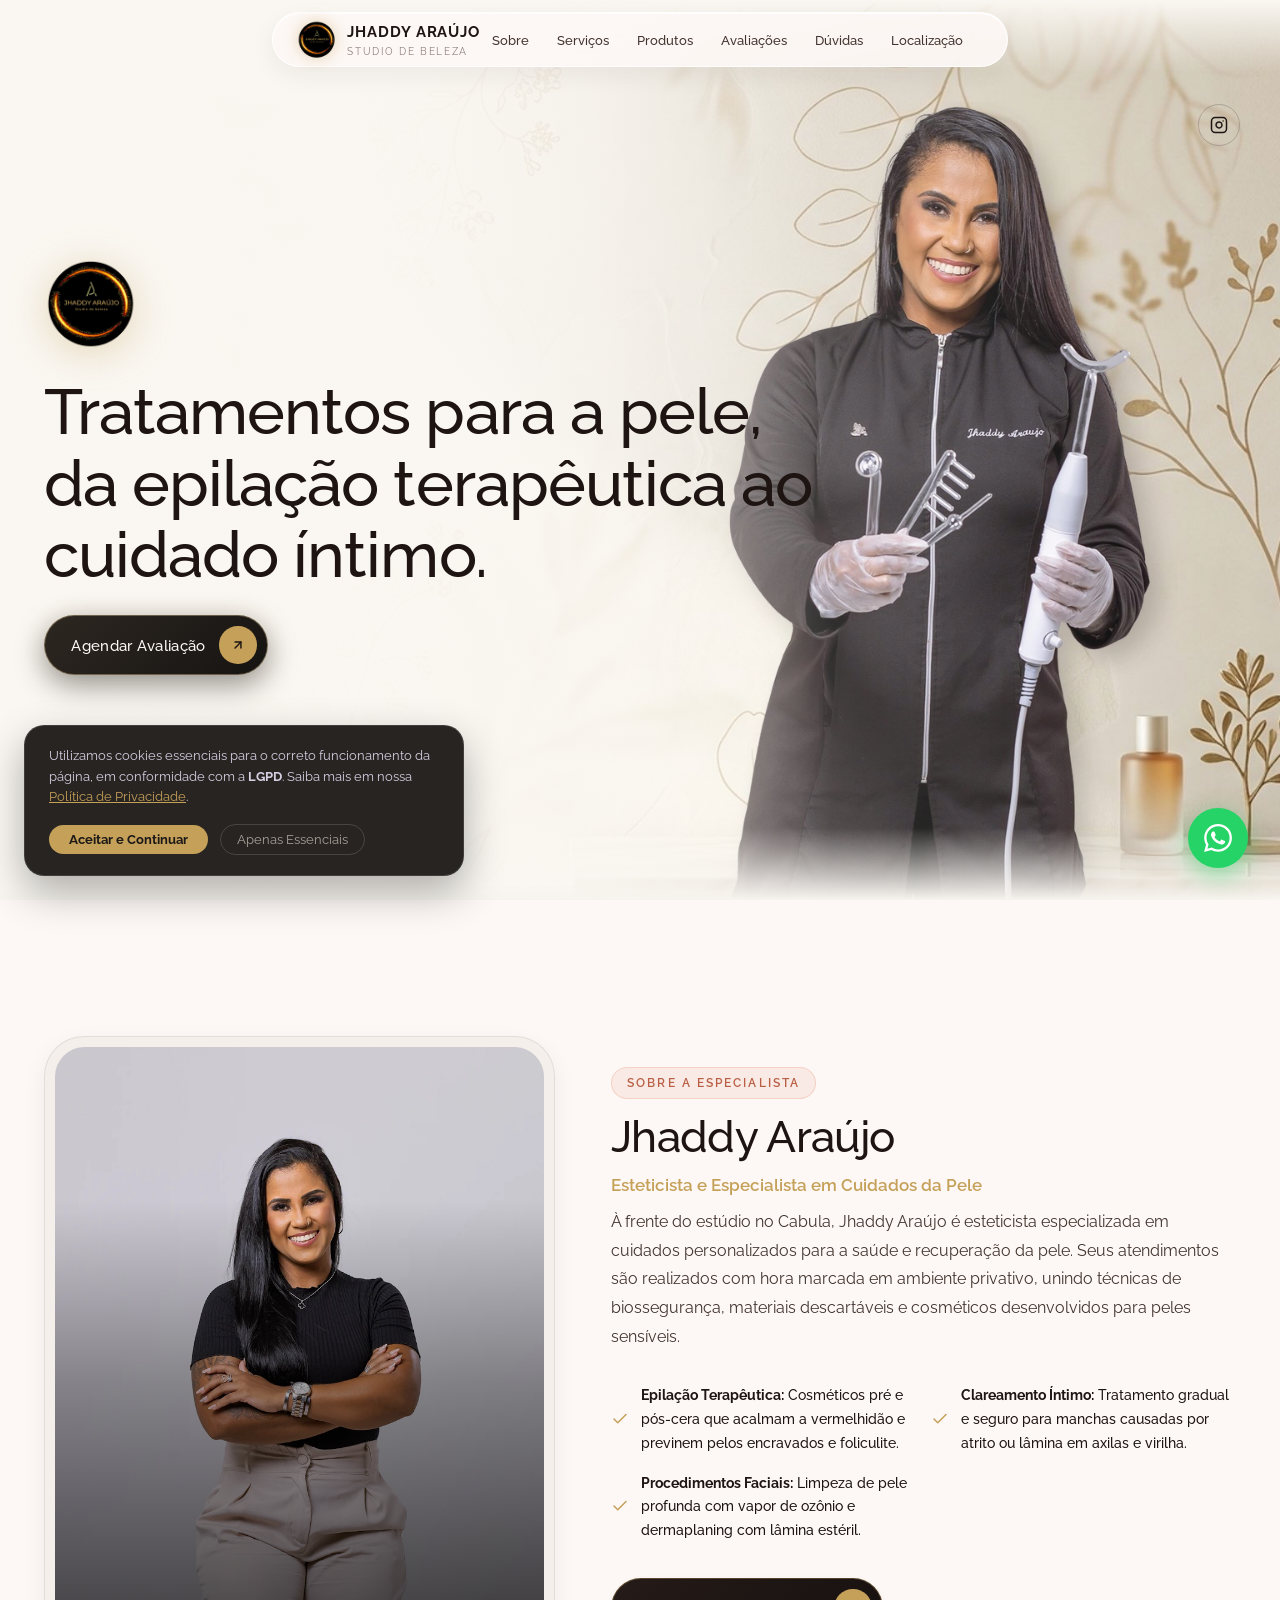
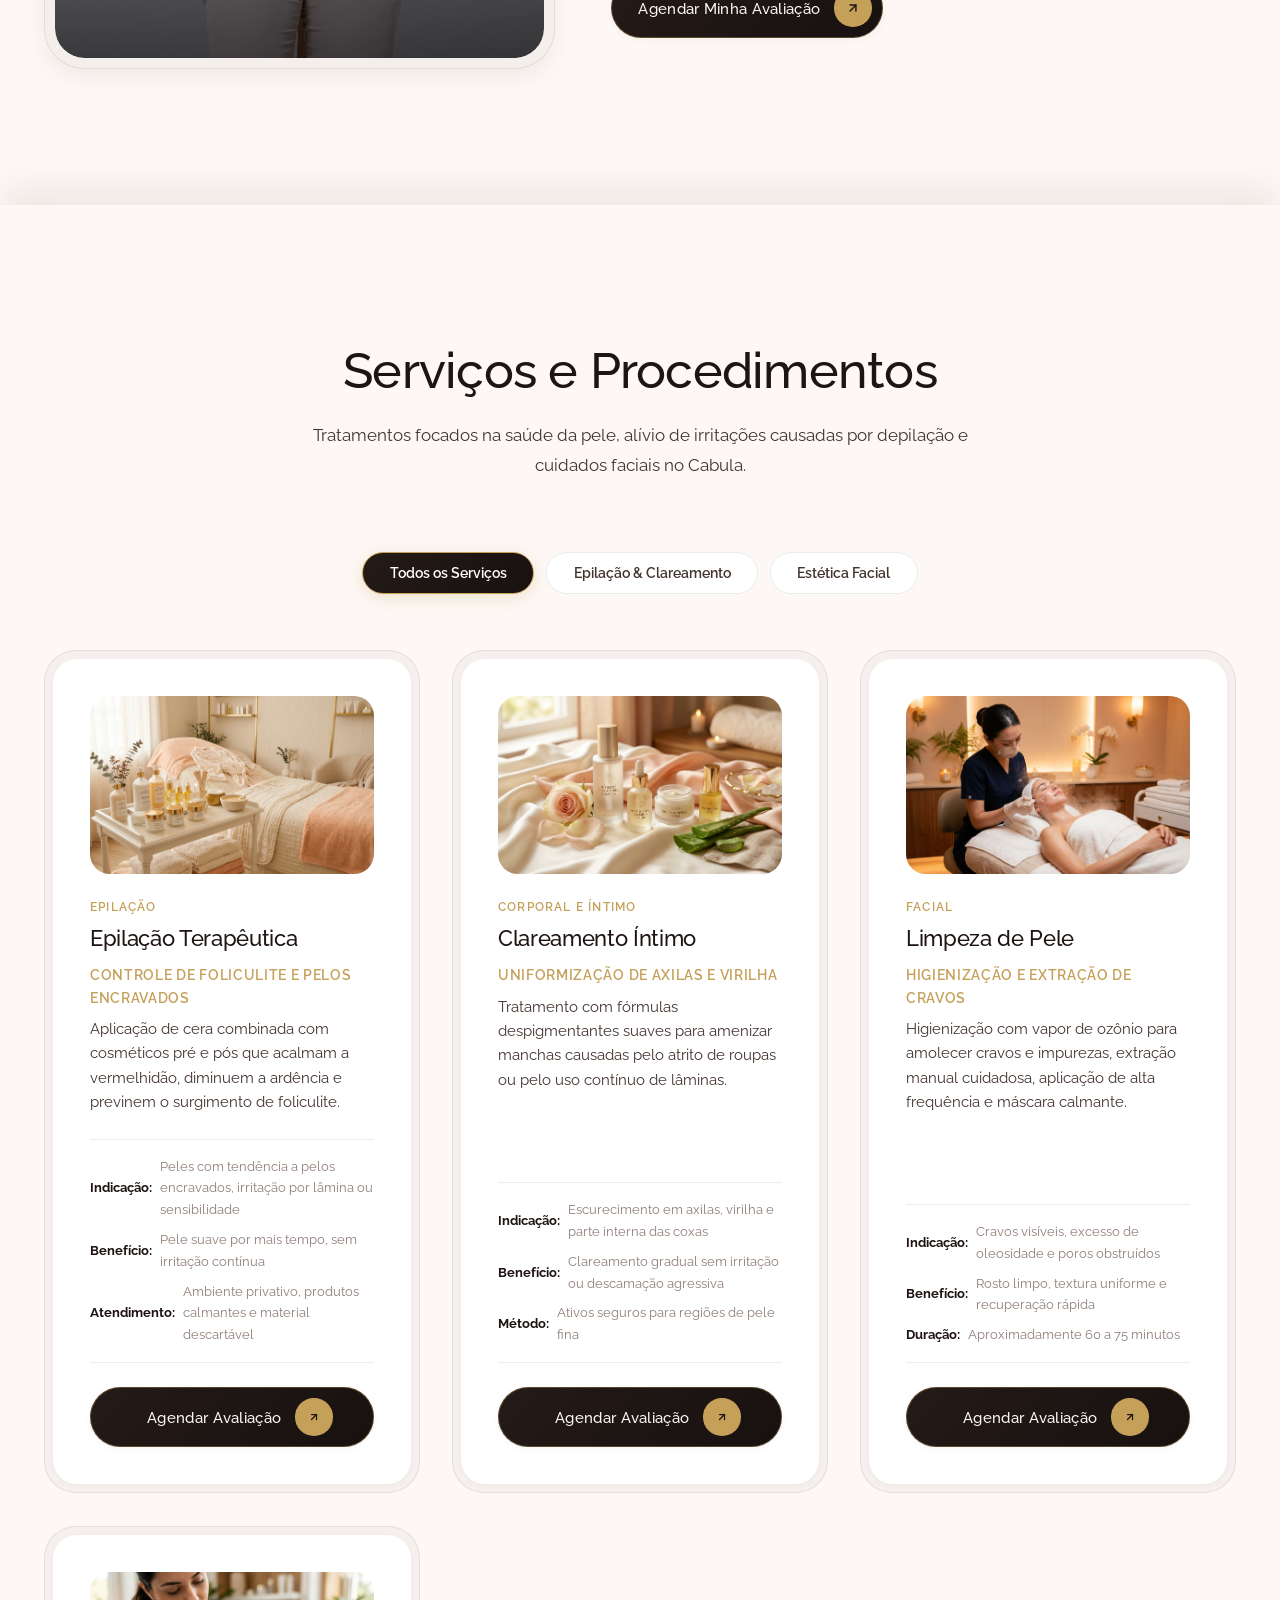
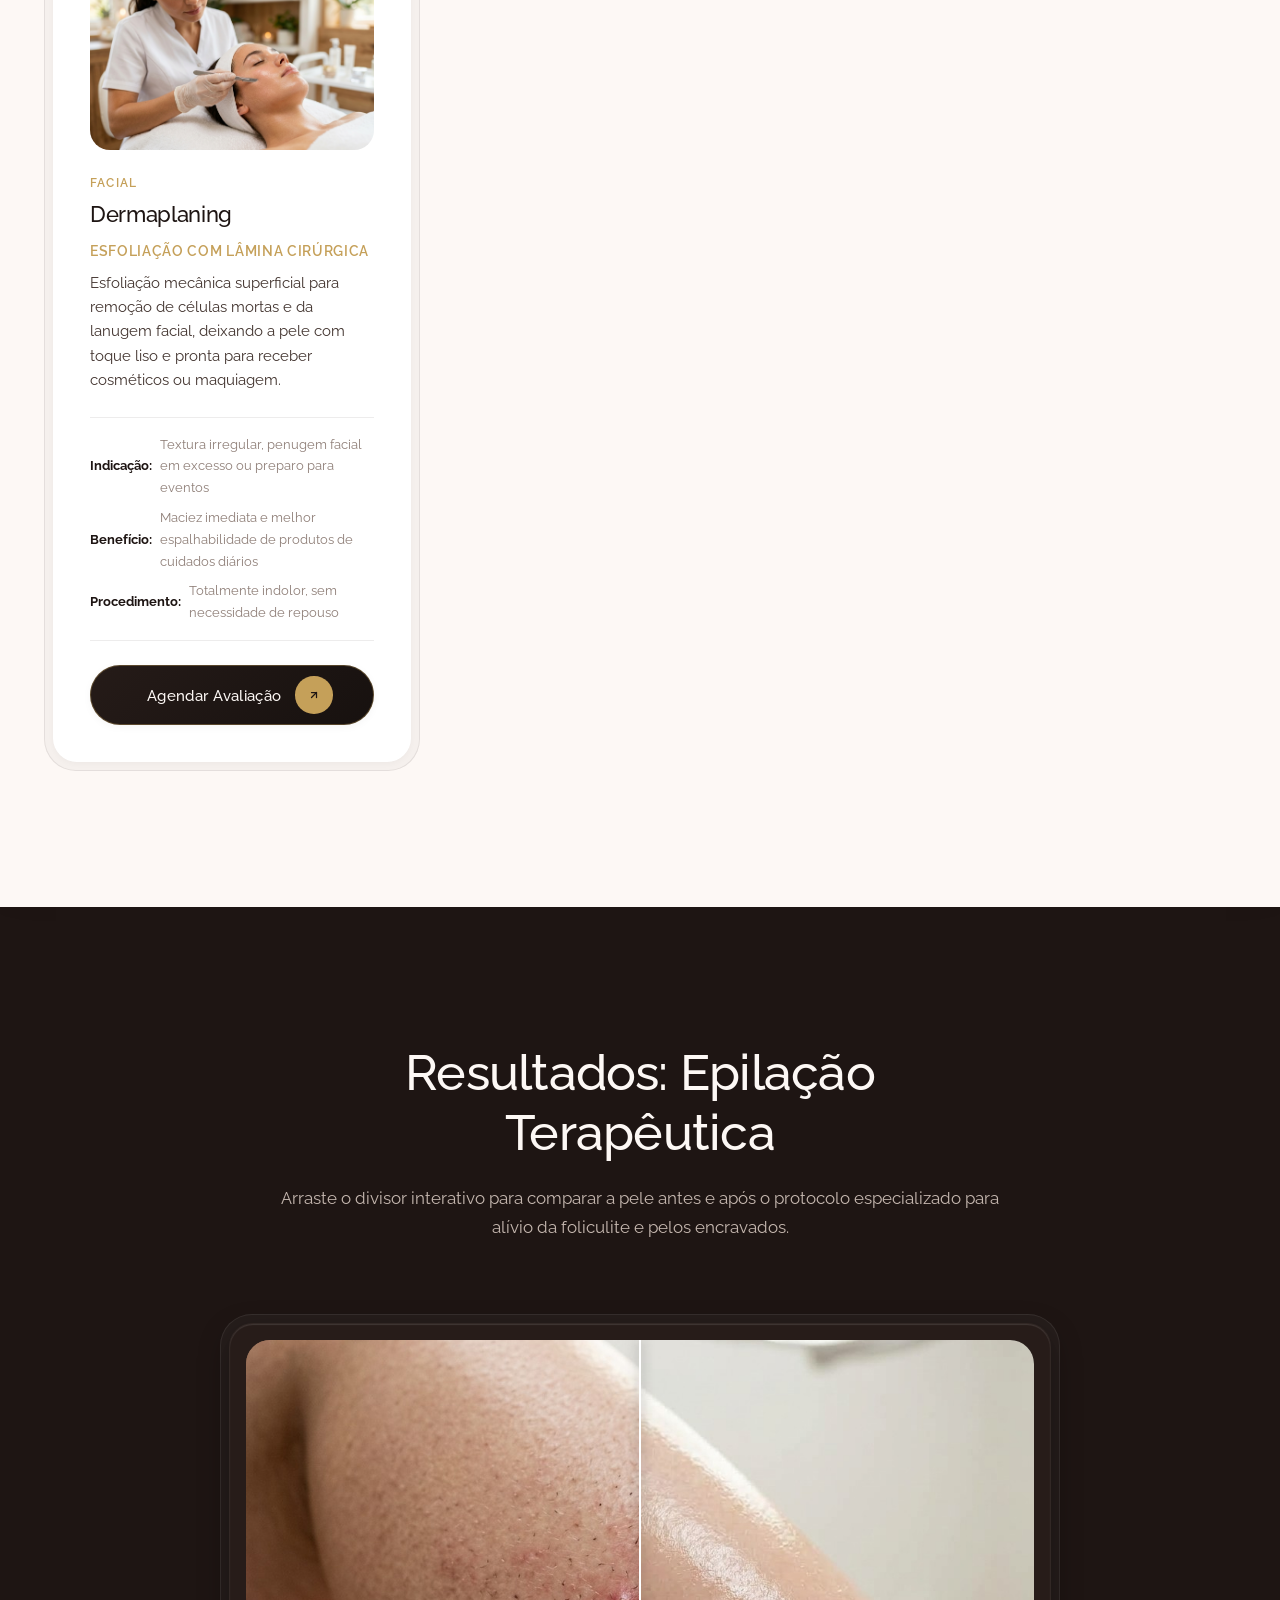
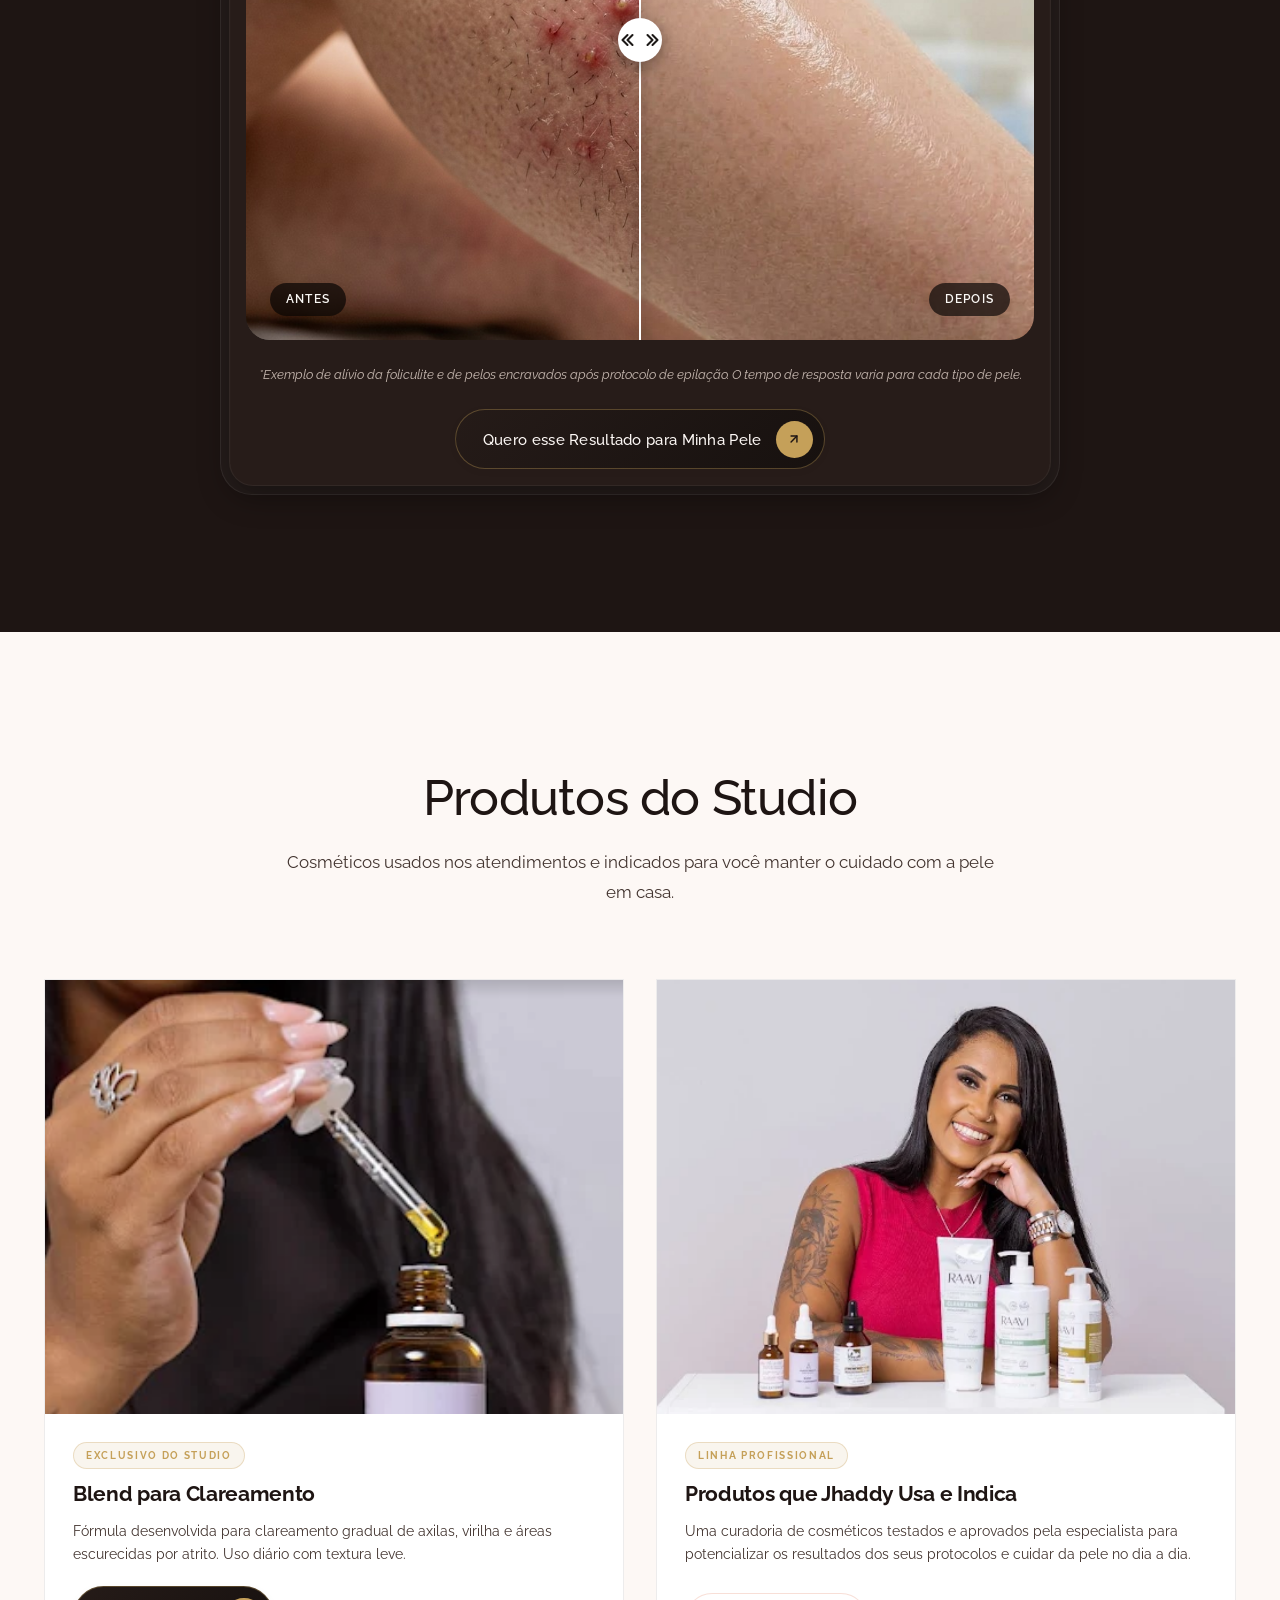
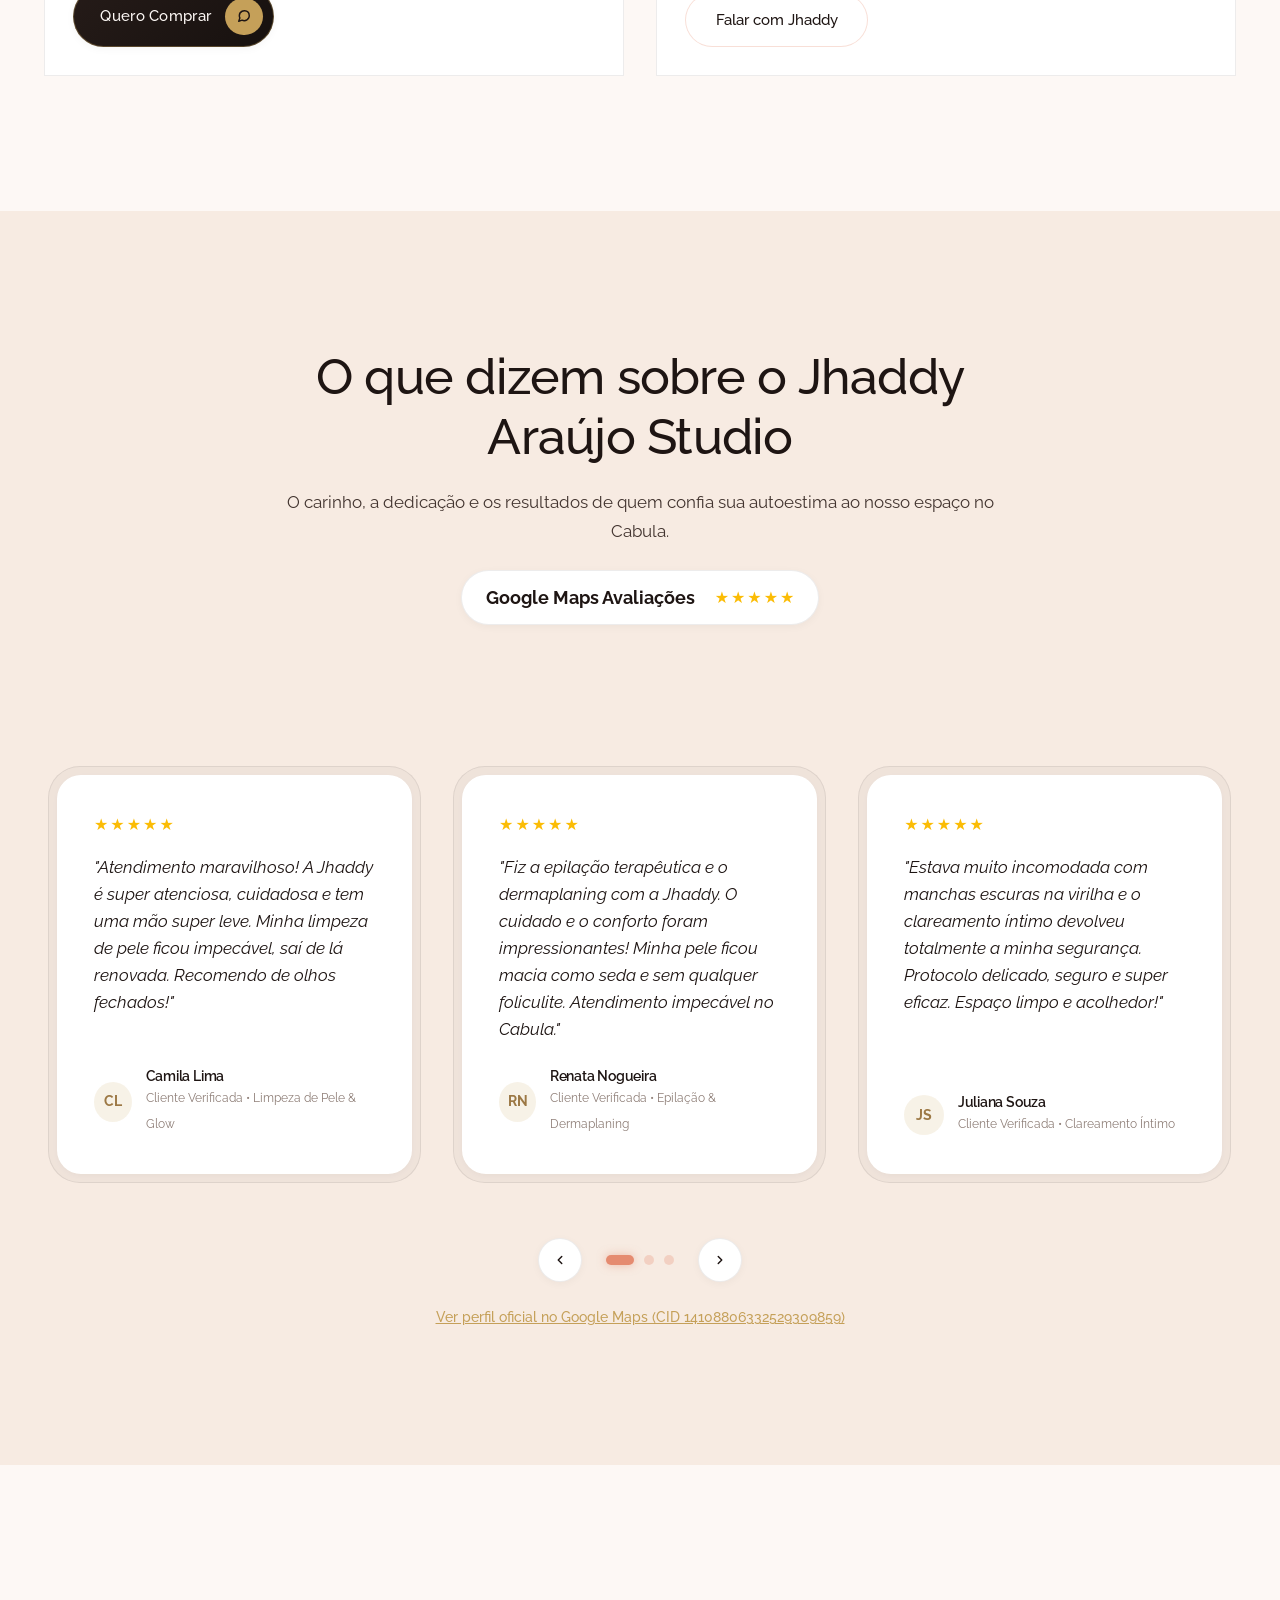
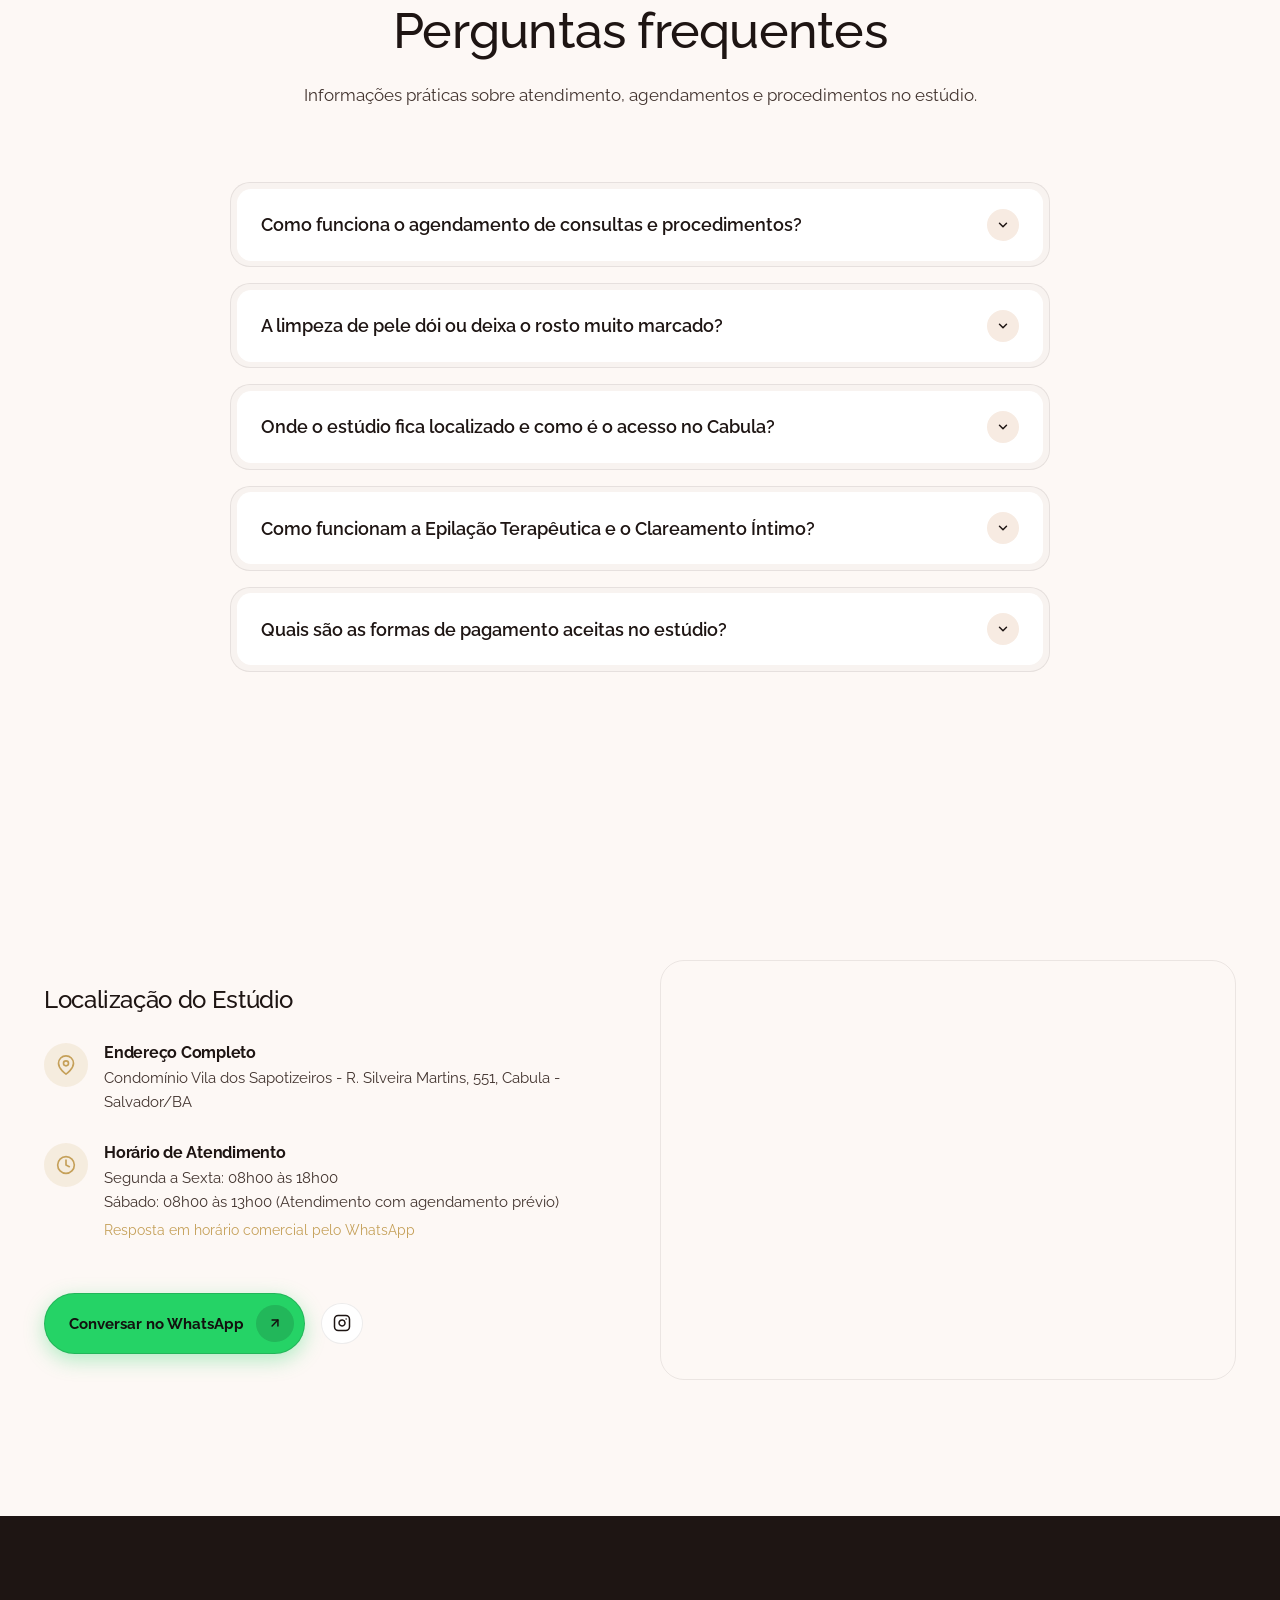
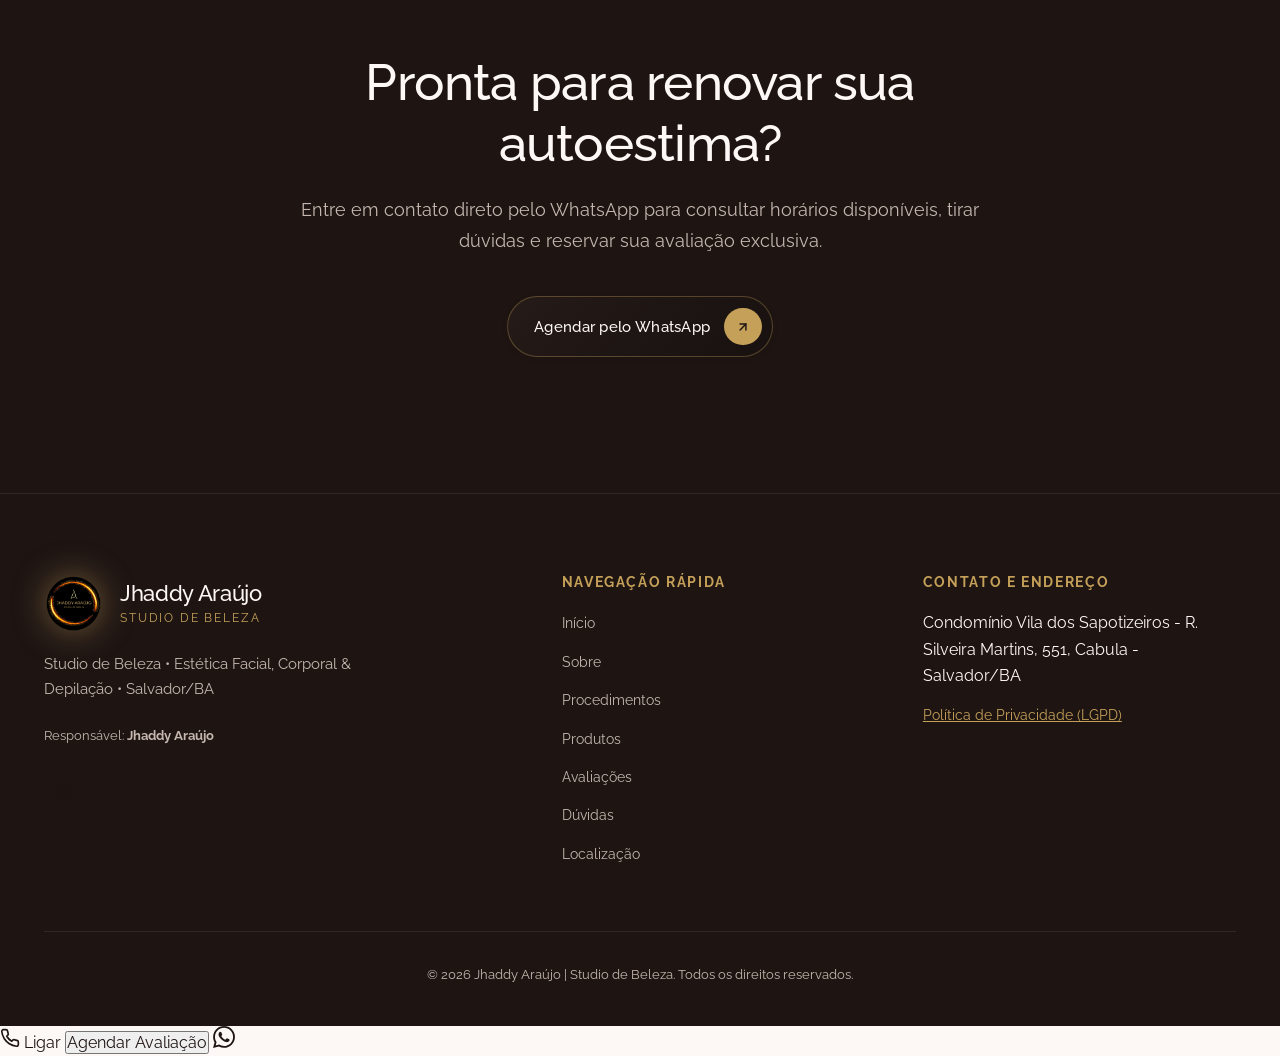
==== commit a28c9392: "feat: gradiente preto na base da hero foto mobile" ====
--- a/index.html
+++ b/index.html
@@ -68,6 +68,21 @@
         content: none !important;
         display: none !important;
         background: none !important;
+      }
+
+      .hero-mobile-gradient {
+        display: block !important;
+        position: absolute !important;
+        inset: 0 !important;
+        background: linear-gradient(
+          to top,
+          rgba(0, 0, 0, 0.82) 0%,
+          rgba(0, 0, 0, 0.45) 35%,
+          rgba(0, 0, 0, 0.10) 60%,
+          transparent 80%
+        ) !important;
+        z-index: 2 !important;
+        pointer-events: none !important;
       }
 
       .hero-top-social,
@@ -325,6 +340,8 @@
          HERO SECTION (EDITORIAL SPLIT & HIGH CONVERSION)
          ====================================================================== -->
     <section class="hero-section" id="hero">
+      <!-- Gradiente escuro mobile: sobe da base da foto hero -->
+      <div class="hero-mobile-gradient" style="display:none;"></div>
       <div class="hero-top-social reveal-on-scroll">
         <a href="https://www.instagram.com/jhaddy_araujostudioo/" class="social-icon-btn" data-social="instagram"
           aria-label="Instagram Jhaddy Araújo Studio" target="_blank" rel="noopener noreferrer">
@@ -393,7 +410,7 @@
                 <img src="assets/images/jhaddy-araujo.png"
                   alt="Jhaddy Araújo - Esteticista Especialista em Estética Facial, Corporal e Olhar" width="900"
                   height="1100" loading="lazy"
-                  style="width: 100%; height: 100%; object-fit: cover; object-position: top center;">
+                  style="width: 100%; height: 100%; object-fit: cover; object-position: center 30%;">
               </div>
             </div>
           </div>
--- a/styles.css
+++ b/styles.css
@@ -1889,13 +1889,28 @@
   border-radius: calc(2.5rem - 0.65rem);
   overflow: hidden;
   aspect-ratio: 4 / 5;
+  position: relative;
+}
+
+.specialist-image-inner::after {
+  content: '';
+  position: absolute;
+  inset: 0;
+  background: linear-gradient(
+    to top,
+    rgba(0, 0, 0, 0.72) 0%,
+    rgba(0, 0, 0, 0.35) 45%,
+    transparent 75%
+  );
+  border-radius: inherit;
+  pointer-events: none;
 }
 
 .specialist-image-inner img {
   width: 100%;
   height: 100%;
   object-fit: cover;
-  object-position: center 18%;
+  object-position: center 30%;
   transition: transform 0.6s var(--transition-bezier);
 }
 
